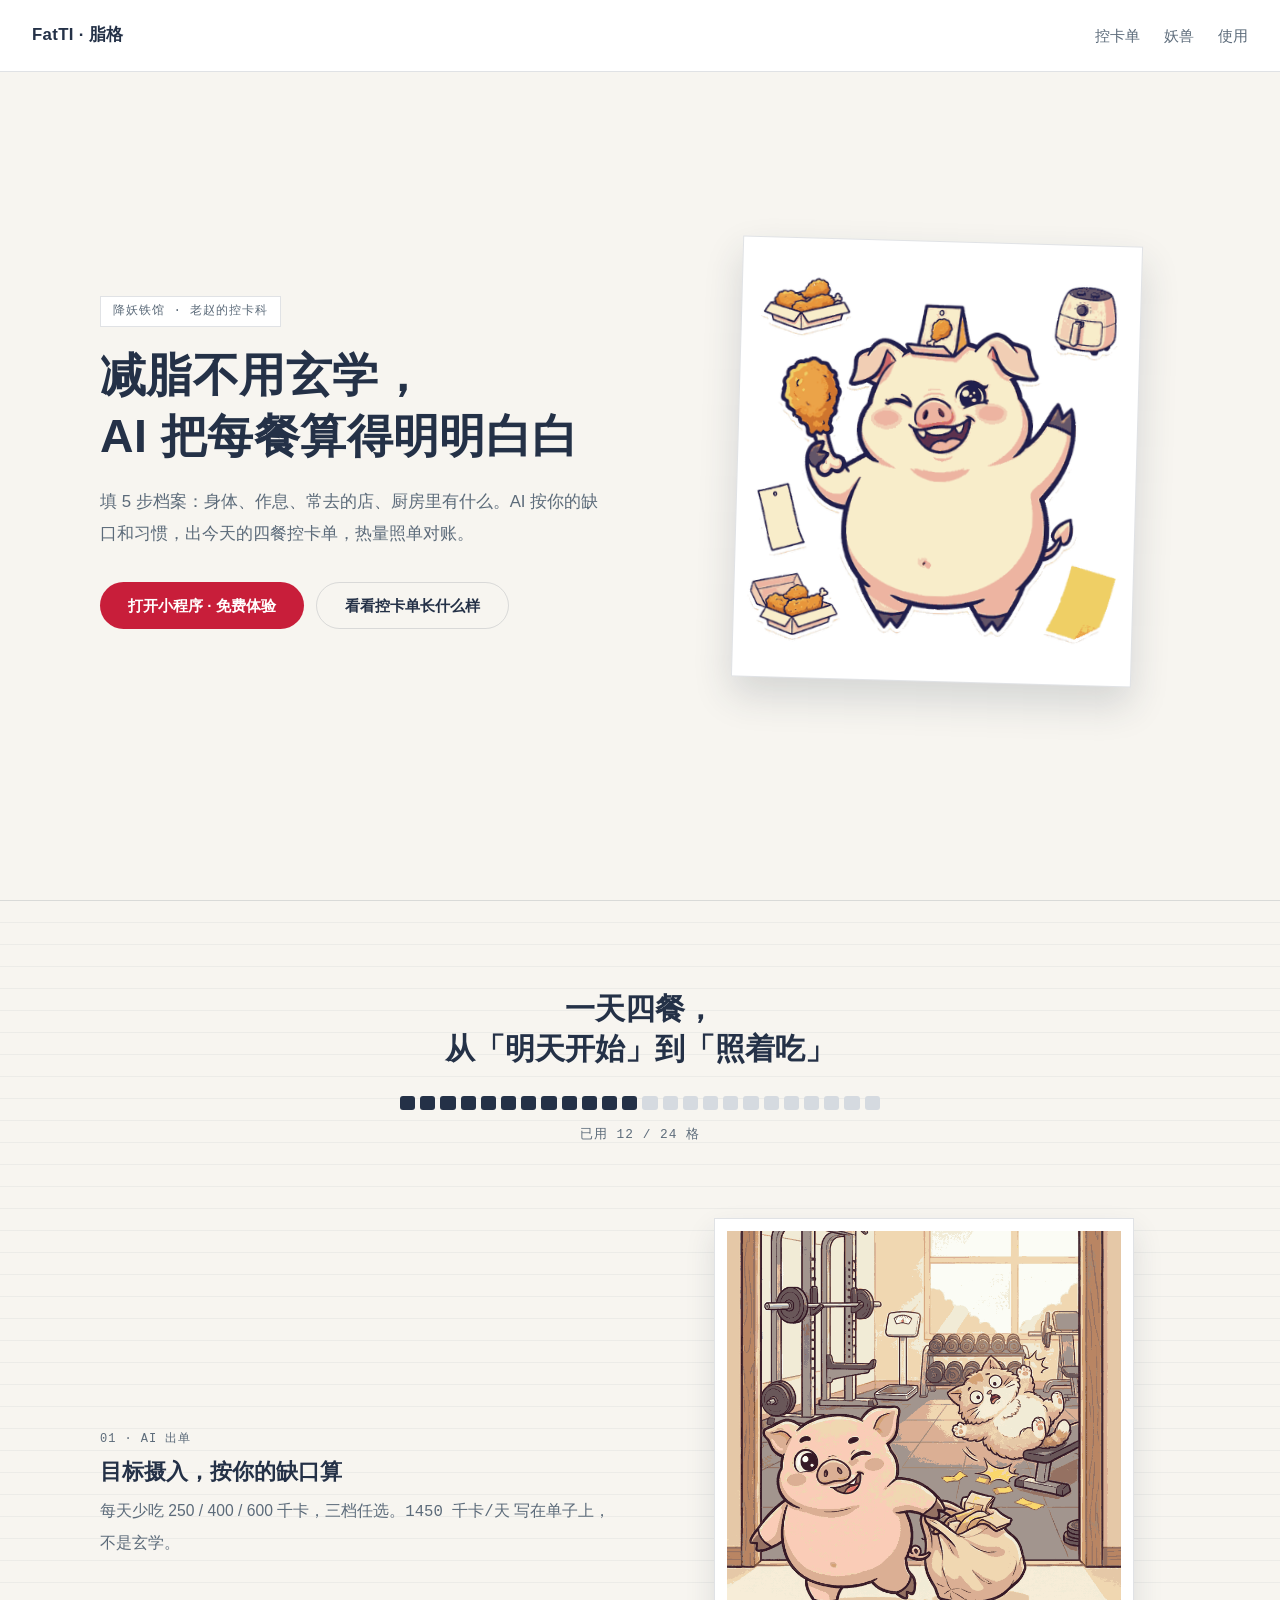
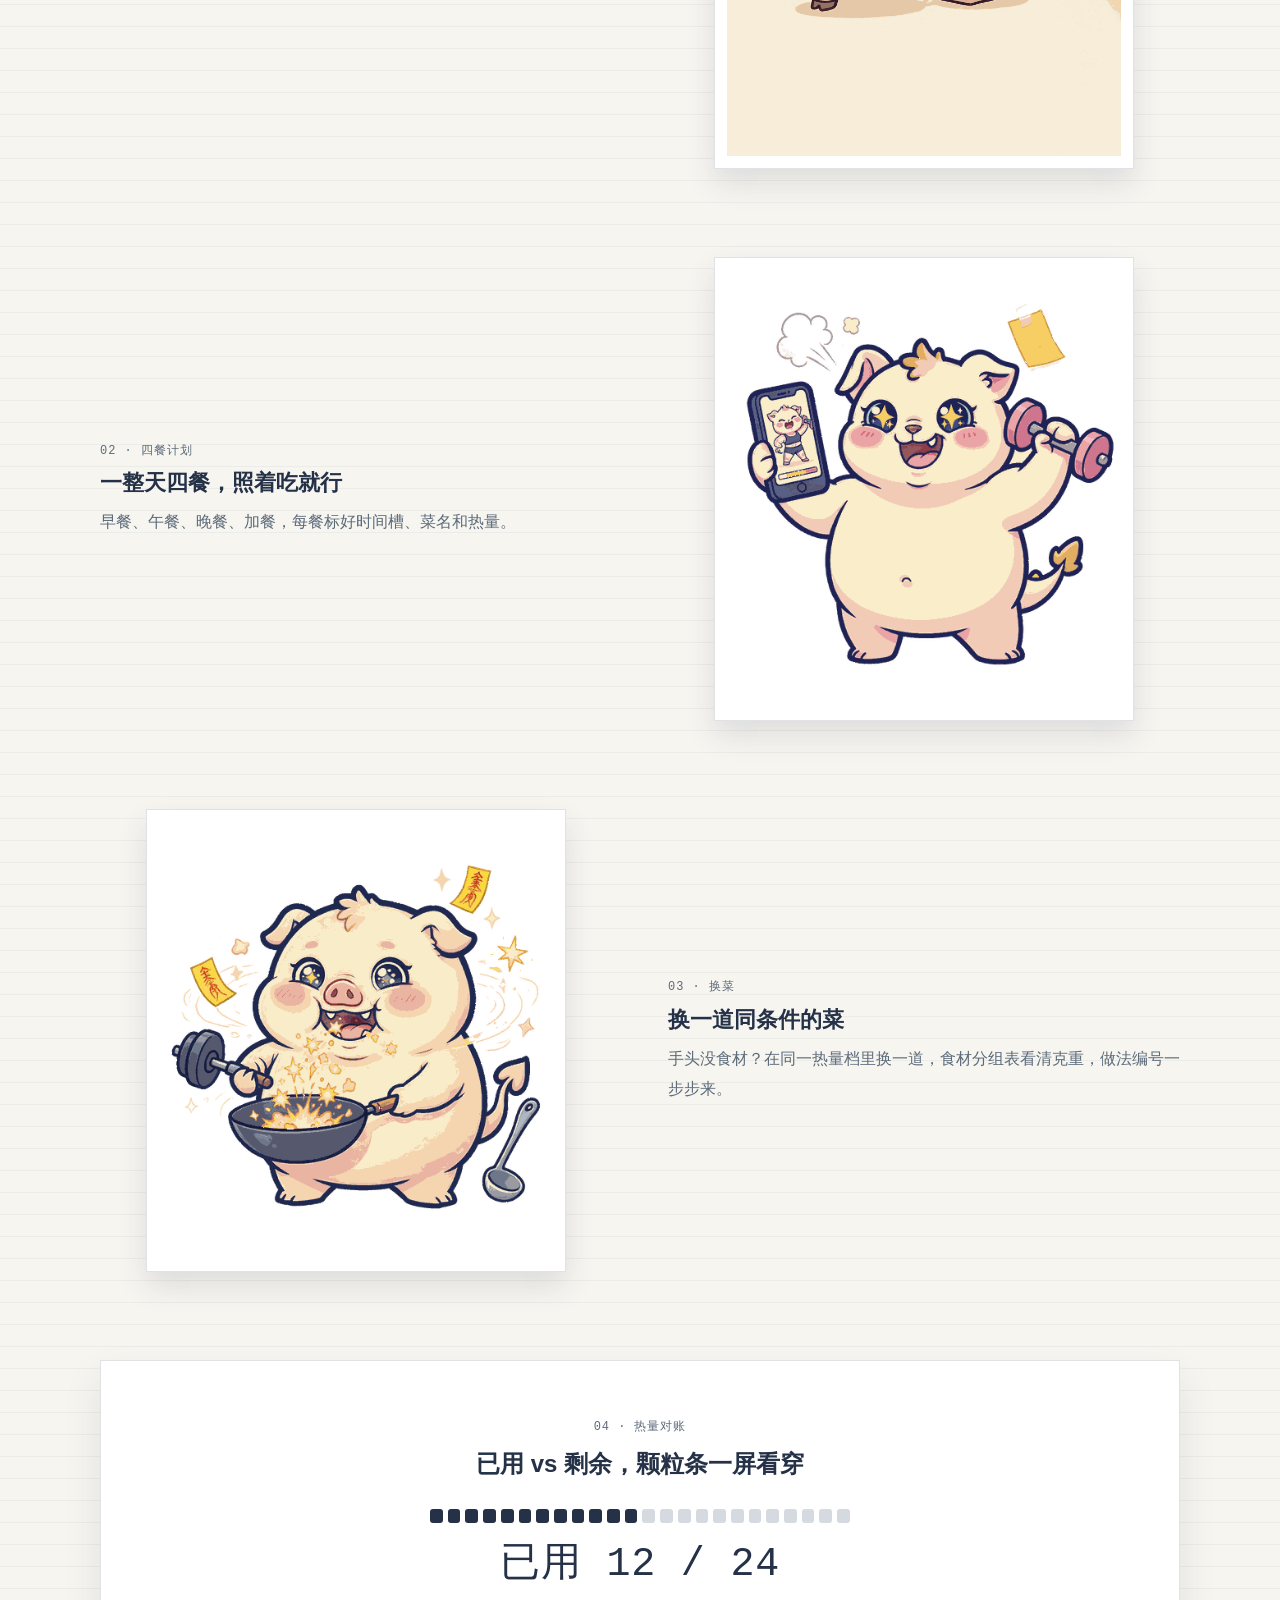
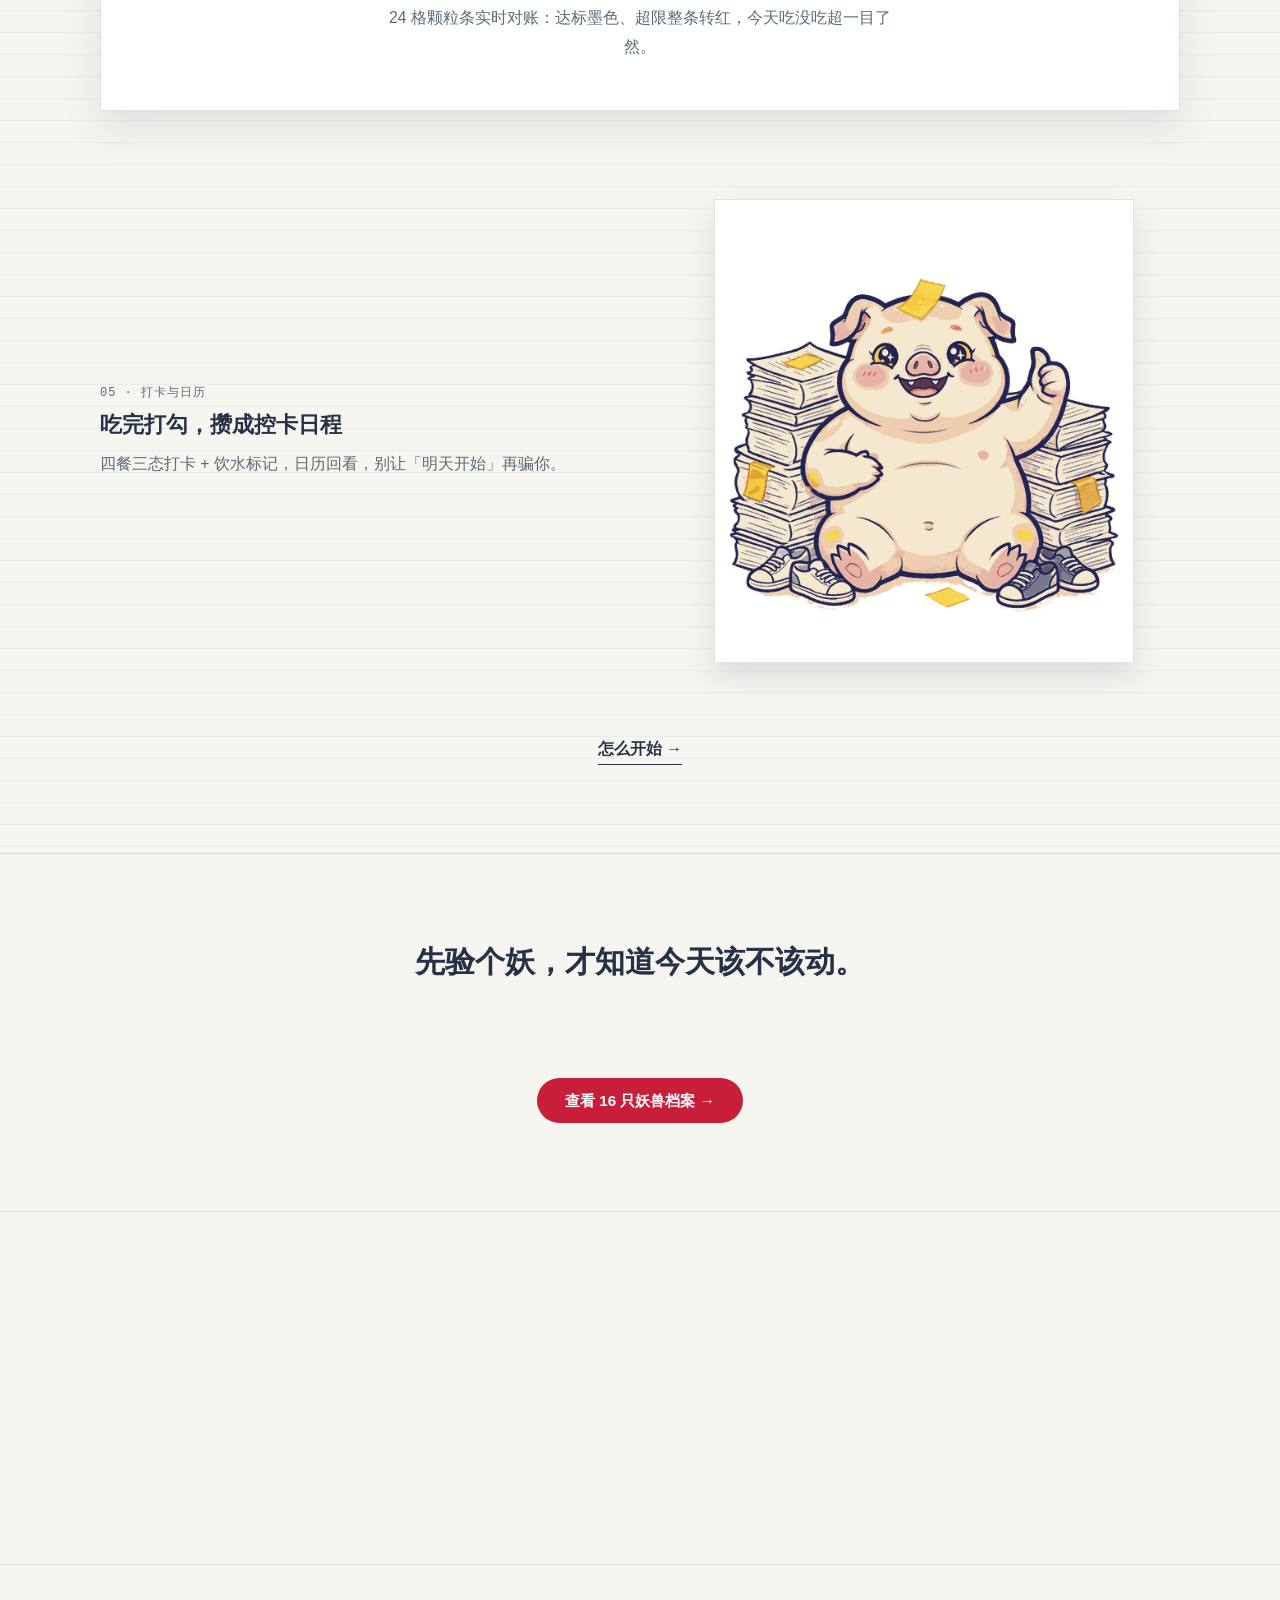
==== index.html @ fc5d802e "feat: 妖兽区小卡墙 + 引流入口 Co-authored-by: Cursor <cursoragent@cursor.com>" ====
<!DOCTYPE html>
<html lang="zh-CN">
<head>
  <meta charset="UTF-8">
  <meta name="viewport" content="width=device-width, initial-scale=1">
  <title>脂格 · 控卡减脂小程序</title>
  <meta name="description" content="填 5 步档案，AI 出当天四餐控卡单。微信搜「脂格」免费体验。">
  <link rel="stylesheet" href="css/main.css">
</head>
<body>
  <a class="skip-link" href="#ration">跳到主要内容</a>

  <header class="nav">
    <a class="nav__brand" href="#">FatTI · 脂格</a>
    <nav class="nav__links" aria-label="主导航">
      <a href="#ration">控卡单</a>
      <a href="#beasts">妖兽</a>
      <a href="#howto">使用</a>
    </nav>
  </header>

  <main>
    <section id="hero" class="hero" aria-label="脂格介绍">
      <div class="container hero__inner">
        <div class="hero__copy">
          <p class="hero__eyebrow">降妖铁馆 · 老赵的控卡科</p>
          <h1>减脂不用玄学，<br>AI 把每餐算得明明白白</h1>
          <p class="hero__sub">填 5 步档案：身体、作息、常去的店、厨房里有什么。AI 按你的缺口和习惯，出今天的四餐控卡单，热量照单对账。</p>
          <div class="hero__ctas">
            <a class="btn btn--primary" href="#howto">打开小程序 · 免费体验</a>
            <a class="btn btn--ghost" href="#ration">看看控卡单长什么样</a>
          </div>
        </div>
        <div class="hero__shot">
          <img src="assets/beasts/persona-MSBT.png" alt="脂格控卡单界面截图" loading="eager">
        </div>
      </div>
    </section>

    <!-- ===== 控卡单（T4 实现）=====
         #ration：当日控卡单交互区。顶部为热量颗粒条 Signature（js/granule.js 渲染
         24 格，滚入逐格填充），下接 5 大功能点：功能点 1/2/5 左文右图、功能点 3
         右文左图、功能点 4 全宽居中独白块，避免 3 连 zigzag。
         截图先用现有图占位，img[data-shot] 标注 T7 目标截图名。 -->
    <section id="ration" class="section ration" aria-label="控卡单">
      <div class="container">
        <div class="ration__head">
          <h2>一天四餐，<br>从「明天开始」到「照着吃」</h2>
          <div class="granule granule--signature" id="granule" data-budget="24" data-used="12" role="img" aria-label="热量颗粒条：24 格代表全天热量，已用 12 格墨色填充，剩余 12 格灰色"></div>
          <p class="ration__note mono">已用 12 / 24 格</p>
        </div>

        <div class="features">
          <!-- 功能点 1 · AI 出单：左文右图 -->
          <article class="feature feature--text-left">
            <div class="feature__copy">
              <p class="feature__kicker mono">01 · AI 出单</p>
              <h3>目标摄入，按你的缺口算</h3>
              <p class="feature__desc">每天少吃 250 / 400 / 600 千卡，三档任选。<span class="mono">1450 千卡/天</span> 写在单子上，不是玄学。</p>
            </div>
            <figure class="feature__shot">
              <img src="assets/home-hero.png" alt="占位图：功能点 1 的控卡单计划页上半截图，T7 将替换为 shot-plan-top.png" data-shot="shot-plan-top.png" loading="lazy">
            </figure>
          </article>

          <!-- 功能点 2 · 四餐计划：左文右图 -->
          <article class="feature feature--text-left">
            <div class="feature__copy">
              <p class="feature__kicker mono">02 · 四餐计划</p>
              <h3>一整天四餐，照着吃就行</h3>
              <p class="feature__desc">早餐、午餐、晚餐、加餐，每餐标好时间槽、菜名和热量。</p>
            </div>
            <figure class="feature__shot">
              <img src="assets/beasts/persona-HGBT.png" alt="占位图：功能点 2 的控卡单计划页四餐部分截图，T7 将替换为 shot-plan-meals.png" data-shot="shot-plan-meals.png" loading="lazy">
            </figure>
          </article>

          <!-- 功能点 3 · 换菜：右文左图 -->
          <article class="feature feature--text-right">
            <div class="feature__copy">
              <p class="feature__kicker mono">03 · 换菜</p>
              <h3>换一道同条件的菜</h3>
              <p class="feature__desc">手头没食材？在同一热量档里换一道，食材分组表看清克重，做法编号一步步来。</p>
            </div>
            <figure class="feature__shot">
              <img src="assets/beasts/persona-MGCT.png" alt="占位图：功能点 3 的餐次详情食材分组表截图，T7 将替换为 shot-meal.png" data-shot="shot-meal.png" loading="lazy">
            </figure>
          </article>

          <!-- 功能 4：使用在线颗粒条动态展示（已批准替代截图 shot-granule.png，T7 不为此功能截图） -->
          <article class="feature feature--monologue">
            <p class="feature__kicker mono">04 · 热量对账</p>
            <h3>已用 vs 剩余，颗粒条一屏看穿</h3>
            <div class="granule feature__granule" data-budget="24" data-used="12" role="img" aria-label="热量颗粒条：24 格代表全天热量，已用 12 格墨色填充，剩余 12 格灰色"></div>
            <p class="feature__mono mono">已用 12 / 24</p>
            <p class="feature__desc">24 格颗粒条实时对账：达标墨色、超限整条转红，今天吃没吃超一目了然。</p>
          </article>

          <!-- 功能点 5 · 打卡与日历：左文右图 -->
          <article class="feature feature--text-left">
            <div class="feature__copy">
              <p class="feature__kicker mono">05 · 打卡与日历</p>
              <h3>吃完打勾，攒成控卡日程</h3>
              <p class="feature__desc">四餐三态打卡 + 饮水标记，日历回看，别让「明天开始」再骗你。</p>
            </div>
            <figure class="feature__shot">
              <img src="assets/beasts/persona-HSCT.png" alt="占位图：功能点 5 的日历打卡截图，T7 将替换为 shot-calendar.png" data-shot="shot-calendar.png" loading="lazy">
            </figure>
          </article>
        </div>

        <p class="ration__more"><a href="#howto">怎么开始 →</a></p>
      </div>
    </section>

    <!-- ===== 妖兽（T5 实现）=====
         #beasts：16 只脂妖通缉卡司墙，一笔带过。js/beasts.js 的 renderBeasts()
         渲染 assets/beasts/persona-{CODE}.png 小卡（名字 + 通缉号 TG-{CODE}），
         横排滚动；CTA 引流到 #howto 进小程序，官网不承载完整档案。 -->
    <section id="beasts" class="section beasts" aria-label="妖兽">
      <div class="container">
        <div class="beasts__head">
          <h2>先验个妖，才知道今天该不该动。</h2>
        </div>
        <div class="beasts__strip" id="beast-strip"><!-- JS 渲染 16 张小卡 --></div>
        <div class="beasts__cta">
          <a class="btn btn--primary" href="#howto">查看 16 只妖兽档案 →</a>
        </div>
      </div>
    </section>

    <!-- ===== 使用（T6 实现）=====
         #howto：三步/四步使用说明，讲清「填档案 → 拿控卡 → 照单吃」。 -->
    <section id="howto" class="section howto" aria-label="使用说明">
      <div class="container">
        <!-- T6：使用步骤列表。 -->
      </div>
    </section>

    <!-- ===== FAQ（T6 实现）=====
         #faq：常见问题折叠区，T6 创建 js/faq.js 并渲染。 -->
    <section id="faq" class="section faq" aria-label="常见问题">
      <div class="container">
        <!-- T6：FAQ 折叠项容器。 -->
      </div>
    </section>
  </main>

  <footer class="footer">
    <!-- Footer（T6 补充）：品牌名、版权行、免责与备案声明。 -->
  </footer>

  <script src="js/beasts.js" defer></script>
  <script src="js/granule.js" defer></script>
</body>
</html>
---- css/main.css ----
/* ============================================================
   FatTI 脂格官网 · 基础样式
   Token 对齐 spec §3.3/§3.4；Hero 具体样式由 T3 实现。
   ============================================================ */

:root {
  --paper: #f7f5f0;
  --ink: #243147;
  --accent: #c81e3a;
  --amber: #e6b422;
  --carbon: #5c6b7a;
  --rule: rgba(36, 49, 71, 0.14);
  --sheet: #ffffff;
  --font-cjk: -apple-system, "PingFang SC", "Microsoft YaHei", sans-serif;
  --font-mono: Menlo, "SF Mono", monospace;
}

/* ---------- Reset ---------- */
*,
*::before,
*::after {
  box-sizing: border-box;
  margin: 0;
  padding: 0;
}

html {
  scroll-behavior: smooth;
  -webkit-text-size-adjust: 100%;
}

body {
  font-family: var(--font-cjk);
  font-size: 16px;
  line-height: 1.7;
  color: var(--ink);
  background: var(--paper);
  -webkit-font-smoothing: antialiased;
}

img {
  display: block;
  max-width: 100%;
}

a {
  color: inherit;
  text-decoration: none;
}

button {
  font-family: inherit;
  border: none;
  background: none;
  cursor: pointer;
}

/* 可见键盘焦点 */
:focus-visible {
  outline: 2px solid var(--accent);
  outline-offset: 2px;
}

/* ---------- 排版基元 ---------- */
h1,
h2,
h3,
h4 {
  line-height: 1.3;
  font-weight: 700;
  color: var(--ink);
}

h1 {
  font-size: 2rem;
}

h2 {
  font-size: 1.6rem;
}

h3 {
  font-size: 1.2rem;
}

p {
  color: var(--ink);
}

.mono {
  font-family: var(--font-mono);
  font-variant-numeric: tabular-nums;
}

/* ---------- 容器与节距 ---------- */
.container {
  width: 100%;
  max-width: 1120px;
  margin: 0 auto;
  padding: 0 20px;
}

.section {
  padding: 64px 0;
}

.section__head {
  margin-bottom: 32px;
}

.section__title {
  font-size: 1.6rem;
}

.section__sub {
  margin-top: 8px;
  color: var(--carbon);
  font-size: 0.95rem;
}

/* ---------- 响应式网格基础（移动端单列，桌面多列） ---------- */
.grid {
  display: grid;
  grid-template-columns: 1fr;
  gap: 20px;
}

@media (min-width: 768px) {
  .grid--2 {
    grid-template-columns: repeat(2, 1fr);
  }

  .grid--3 {
    grid-template-columns: repeat(3, 1fr);
  }

  .grid--4 {
    grid-template-columns: repeat(4, 1fr);
  }
}

/* ---------- Nav ---------- */
.nav {
  position: sticky;
  top: 0;
  z-index: 100;
  display: flex;
  align-items: center;
  justify-content: space-between;
  gap: 16px;
  height: 64px;
  padding: 0 20px;
  background: var(--sheet);
  border-bottom: 1px solid var(--rule);
}

.nav__brand {
  font-weight: 700;
  font-size: 1.05rem;
  letter-spacing: 0.02em;
  color: var(--ink);
  white-space: nowrap;
}

.nav__links {
  display: flex;
  align-items: center;
  gap: 24px;
  white-space: nowrap;
}

.nav__links a {
  font-size: 0.95rem;
  color: var(--carbon);
  transition: color 0.2s ease;
}

.nav__links a:hover {
  color: var(--ink);
}

.nav__links a:focus-visible {
  color: var(--ink);
}

/* ---------- 按钮 ---------- */
.btn {
  display: inline-flex;
  align-items: center;
  justify-content: center;
  gap: 8px;
  padding: 12px 28px;
  border-radius: 999px;
  font-size: 0.95rem;
  font-weight: 600;
  line-height: 1.4;
  transition: background-color 0.2s ease, color 0.2s ease,
    border-color 0.2s ease, transform 0.1s ease;
}

.btn--primary {
  background: var(--accent);
  color: #ffffff;
}

.btn--primary:hover {
  background: #a91731;
}

.btn--ghost {
  border: 1px solid var(--rule);
  color: var(--ink);
  background: transparent;
}

.btn--ghost:hover {
  border-color: var(--ink);
}

.btn:active {
  transform: scale(0.98);
}

/* ---------- 跳转链接（无障碍） ---------- */
.skip-link {
  position: absolute;
  left: -9999px;
  top: 0;
  z-index: 200;
  padding: 8px 16px;
  background: var(--ink);
  color: var(--sheet);
}

.skip-link:focus {
  left: 0;
}

/* ---------- Footer ---------- */
.footer {
  padding: 32px 20px;
  text-align: center;
  color: var(--carbon);
  font-size: 0.85rem;
  border-top: 1px solid var(--rule);
}

/* ---------- 动效降级（prefers-reduced-motion） ---------- */
@media (prefers-reduced-motion: reduce) {
  *,
  *::before,
  *::after {
    animation: none !important;
    transition: none !important;
  }

  html {
    scroll-behavior: auto;
  }
}

/* ---------- Hero ---------- */
.hero {
  min-height: calc(100vh - 64px);
  display: flex;
  align-items: center;
  padding: 56px 0 72px;
}

.hero__inner {
  display: grid;
  grid-template-columns: 1fr;
  gap: 48px;
  align-items: center;
}

.hero__copy {
  animation: hero-rise 0.7s ease both;
}

.hero__eyebrow {
  display: inline-block;
  margin-bottom: 18px;
  padding: 4px 12px;
  font-family: var(--font-mono);
  font-size: 0.78rem;
  letter-spacing: 0.08em;
  color: var(--carbon);
  border: 1px solid var(--rule);
  background: var(--sheet);
}

.hero h1 {
  font-size: 2.2rem;
  letter-spacing: 0.01em;
}

.hero__sub {
  max-width: 30em;
  margin-top: 20px;
  font-size: 1.05rem;
  line-height: 1.9;
  color: var(--carbon);
}

.hero__ctas {
  display: flex;
  flex-wrap: wrap;
  gap: 12px;
  margin-top: 32px;
}

.hero__shot {
  transform: rotate(1.6deg);
  animation: hero-sticker 0.8s ease both;
}

.hero__shot img {
  width: 100%;
  max-width: 400px;
  margin: 0 auto;
  padding: 12px;
  background: var(--sheet);
  border: 1px solid var(--rule);
  box-shadow: 0 18px 36px rgba(36, 49, 71, 0.16);
}

@keyframes hero-rise {
  from {
    opacity: 0;
    transform: translateY(16px);
  }

  to {
    opacity: 1;
    transform: translateY(0);
  }
}

@keyframes hero-sticker {
  from {
    opacity: 0;
    transform: rotate(1.6deg) translateY(14px);
  }

  to {
    opacity: 1;
    transform: rotate(1.6deg) translateY(0);
  }
}

@media (min-width: 768px) {
  .hero {
    min-height: calc(100vh - 72px);
    padding: 40px 0 88px;
  }

  .hero__inner {
    grid-template-columns: 1.05fr 0.95fr;
    gap: 56px;
  }

  .hero h1 {
    font-size: 2.9rem;
  }

  .hero__shot {
    justify-self: center;
  }
}

/* ---------- 桌面端细化 ---------- */
@media (min-width: 768px) {
  .nav {
    height: 72px;
    padding: 0 32px;
  }

  .section {
    padding: 88px 0;
  }

  h1 {
    font-size: 2.6rem;
  }

  h2 {
    font-size: 1.9rem;
  }
}

/* ---------- 控卡区（T4） ---------- */
.ration {
  background: repeating-linear-gradient(
    180deg,
    var(--paper) 0,
    var(--paper) 21px,
    rgba(36, 49, 71, 0.05) 21px,
    rgba(36, 49, 71, 0.05) 22px
  );
  border-top: 1px solid var(--rule);
  border-bottom: 1px solid var(--rule);
  scroll-margin-top: 64px;
}

.ration__head {
  max-width: 760px;
  margin: 0 auto;
  text-align: center;
}

.ration__head h2 {
  font-size: 1.7rem;
}

.ration__note {
  margin-top: 14px;
  font-size: 0.8rem;
  letter-spacing: 0.08em;
  color: var(--carbon);
}

/* ---------- 热量颗粒条（Signature） ---------- */
.granule {
  display: flex;
  gap: 5px;
  width: 100%;
  max-width: 480px;
  margin: 28px auto 0;
}

.granule__cell {
  flex: 1;
  height: 14px;
  border-radius: 3px;
  background: #d5dae0;
  opacity: 0;
  transform: scaleY(0.3);
  transform-origin: bottom;
}

.granule--live .granule__cell {
  opacity: 1;
  transform: scaleY(1);
  transition: opacity 0.3s ease, transform 0.5s cubic-bezier(0.22, 1, 0.36, 1);
  transition-delay: calc(var(--i, 0) * 40ms);
}

.granule__cell--on {
  background: var(--ink);
}

.granule--over .granule__cell--on {
  background: var(--accent);
}

/* ---------- 功能点 ---------- */
.features {
  display: grid;
  gap: 64px;
  margin-top: 72px;
}

.feature {
  display: grid;
  grid-template-columns: 1fr;
  gap: 28px;
  align-items: center;
}

.feature__kicker {
  margin-bottom: 8px;
  font-family: var(--font-mono);
  font-size: 0.75rem;
  letter-spacing: 0.08em;
  color: var(--carbon);
}

.feature h3 {
  margin-bottom: 10px;
  font-size: 1.35rem;
}

.feature__desc {
  font-size: 0.98rem;
  line-height: 1.9;
  color: var(--carbon);
}

.feature__shot {
  margin: 0;
}

.feature__shot img {
  width: 100%;
  max-width: 420px;
  margin: 0 auto;
  padding: 12px;
  background: var(--sheet);
  border: 1px solid var(--rule);
  box-shadow: 0 14px 28px rgba(36, 49, 71, 0.12);
}

/* 功能点 4：全宽居中独白块，打破 3 连 zigzag */
.feature--monologue {
  display: block;
  padding: 56px 24px 48px;
  text-align: center;
  background: var(--sheet);
  border: 1px solid var(--rule);
  box-shadow: 0 18px 36px rgba(36, 49, 71, 0.1);
}

.feature--monologue .feature__kicker {
  margin-bottom: 10px;
}

.feature--monologue h3 {
  font-size: 1.5rem;
}

.feature--monologue .granule {
  max-width: 420px;
  margin-top: 30px;
}

.feature__mono {
  margin-top: 18px;
  font-size: 2.5rem;
  line-height: 1.2;
  letter-spacing: 0.02em;
  color: var(--ink);
}

.feature--monologue .feature__desc {
  max-width: 34em;
  margin: 14px auto 0;
}

/* 控卡区底部次级链接（指向 #howto，与 Hero 主 CTA 意图区分） */
.ration__more {
  margin-top: 72px;
  text-align: center;
}

.ration__more a {
  display: inline-flex;
  align-items: center;
  gap: 6px;
  padding-bottom: 2px;
  font-size: 0.98rem;
  font-weight: 600;
  color: var(--ink);
  border-bottom: 1px solid var(--ink);
  transition: color 0.2s ease, border-color 0.2s ease;
}

.ration__more a:hover {
  color: var(--accent);
  border-color: var(--accent);
}

/* 桌面端：功能点 1/2/5 左文右图，功能点 3 右文左图 */
@media (min-width: 768px) {
  .ration {
    scroll-margin-top: 72px;
  }

  .ration__head h2 {
    font-size: 1.9rem;
  }

  .features {
    gap: 88px;
  }

  .feature {
    grid-template-columns: 1fr 1fr;
    gap: 56px;
  }

  .feature--text-right .feature__shot {
    order: -1;
  }
}

/* ---------- 妖兽区（T5） ---------- */
.beasts {
  border-bottom: 1px solid var(--rule);
  scroll-margin-top: 64px;
}

.beasts__head {
  max-width: 640px;
  margin: 0 auto 36px;
  text-align: center;
}

.beasts__head h2 {
  font-size: 1.7rem;
}

.beasts__strip {
  display: flex;
  gap: 16px;
  overflow-x: auto;
  scroll-snap-type: x mandatory;
  margin: 0 -20px;
  padding: 8px 20px 20px;
  -webkit-overflow-scrolling: touch;
  scrollbar-width: thin;
  scrollbar-color: var(--rule) transparent;
}

.beast-card {
  flex: 0 0 auto;
  width: 44vw;
  max-width: 176px;
  scroll-snap-align: start;
  transition: transform 0.2s ease;
}

.beast-card:hover {
  transform: translateY(-6px);
}

.beast-card img {
  width: 100%;
  aspect-ratio: 9 / 10;
  object-fit: cover;
  background: var(--sheet);
  border: 1px solid var(--rule);
  border-radius: 10px;
}

.beast-card__info {
  display: flex;
  align-items: baseline;
  justify-content: space-between;
  gap: 8px;
  margin-top: 10px;
  font-size: 0.85rem;
}

.beast-card__name {
  font-weight: 600;
  color: var(--ink);
  white-space: nowrap;
  overflow: hidden;
  text-overflow: ellipsis;
}

.beast-card__id {
  flex-shrink: 0;
  font-size: 0.72rem;
  letter-spacing: 0.04em;
  color: var(--carbon);
}

.beasts__cta {
  display: flex;
  justify-content: center;
  margin-top: 32px;
}

/* 桌面端：妖兽区细化 */
@media (min-width: 768px) {
  .beasts {
    scroll-margin-top: 72px;
  }

  .beasts__head h2 {
    font-size: 1.9rem;
  }

  .beast-card {
    width: 176px;
  }
}
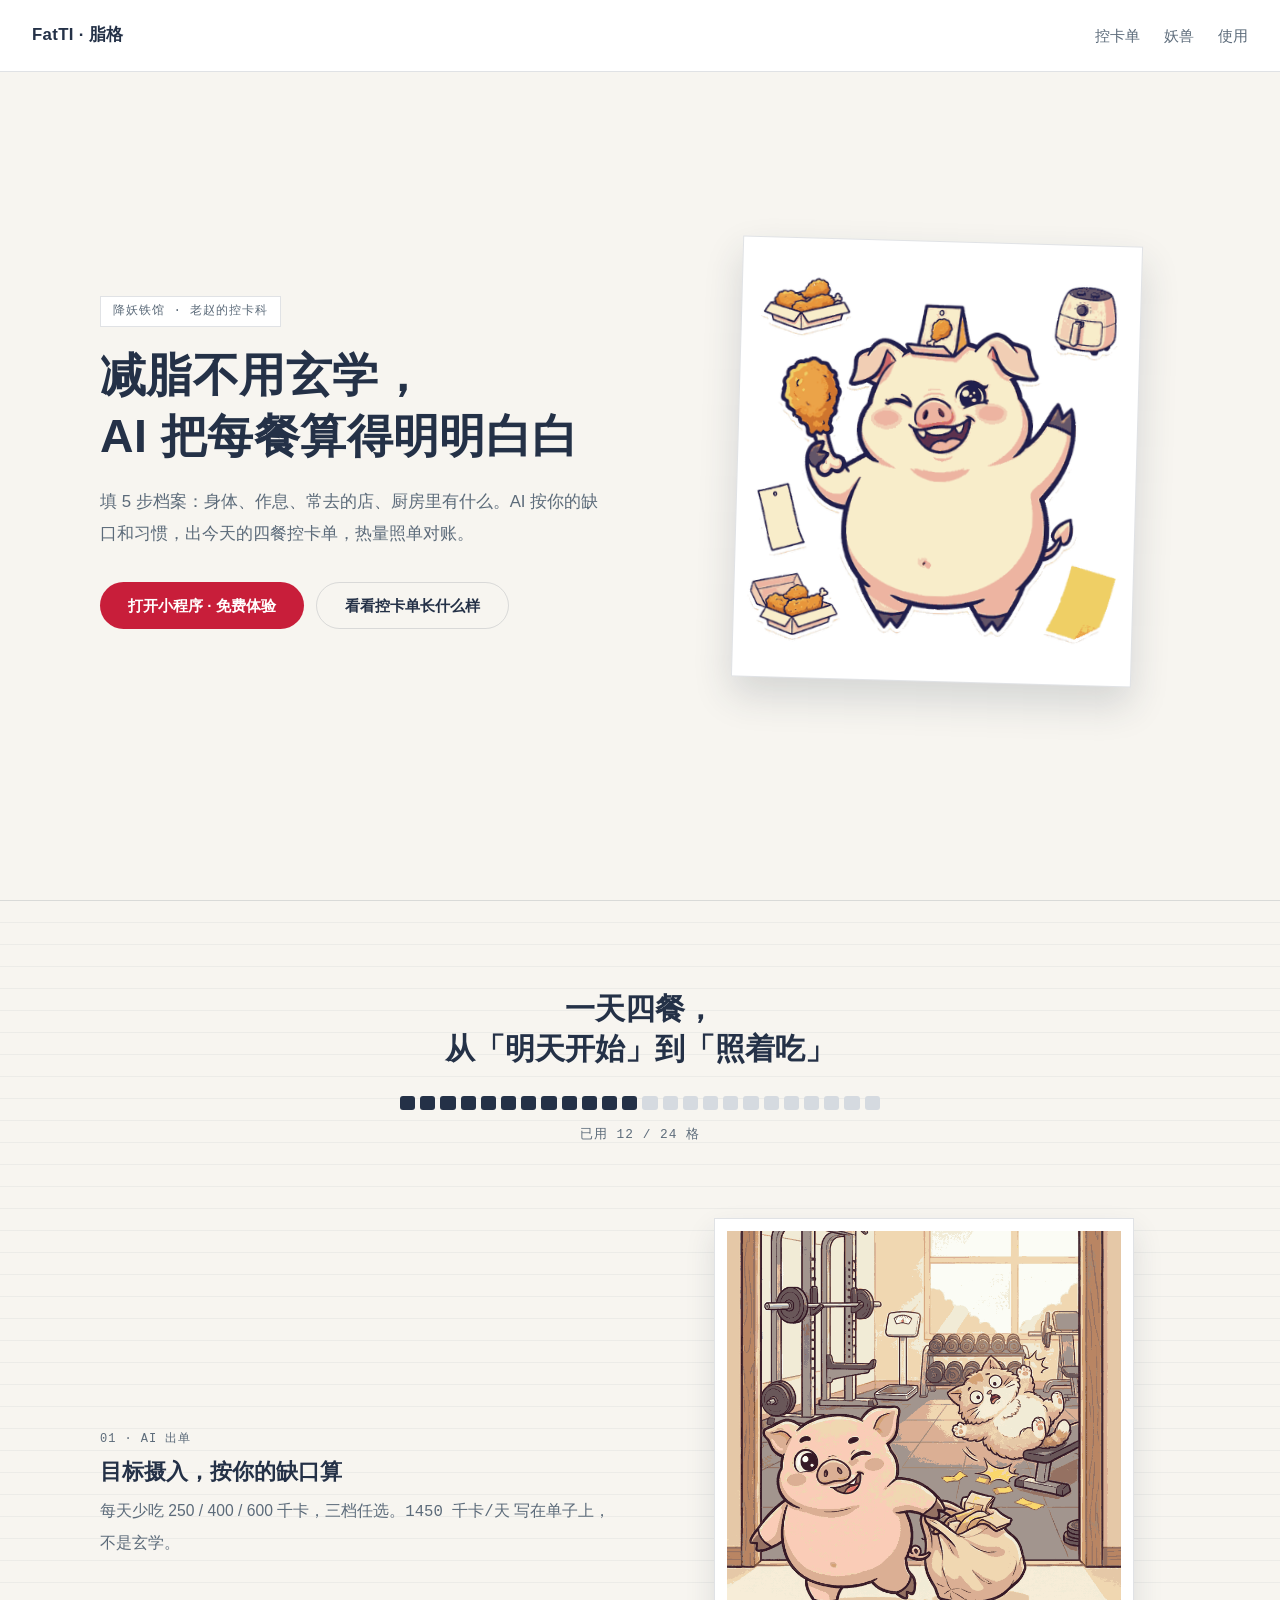
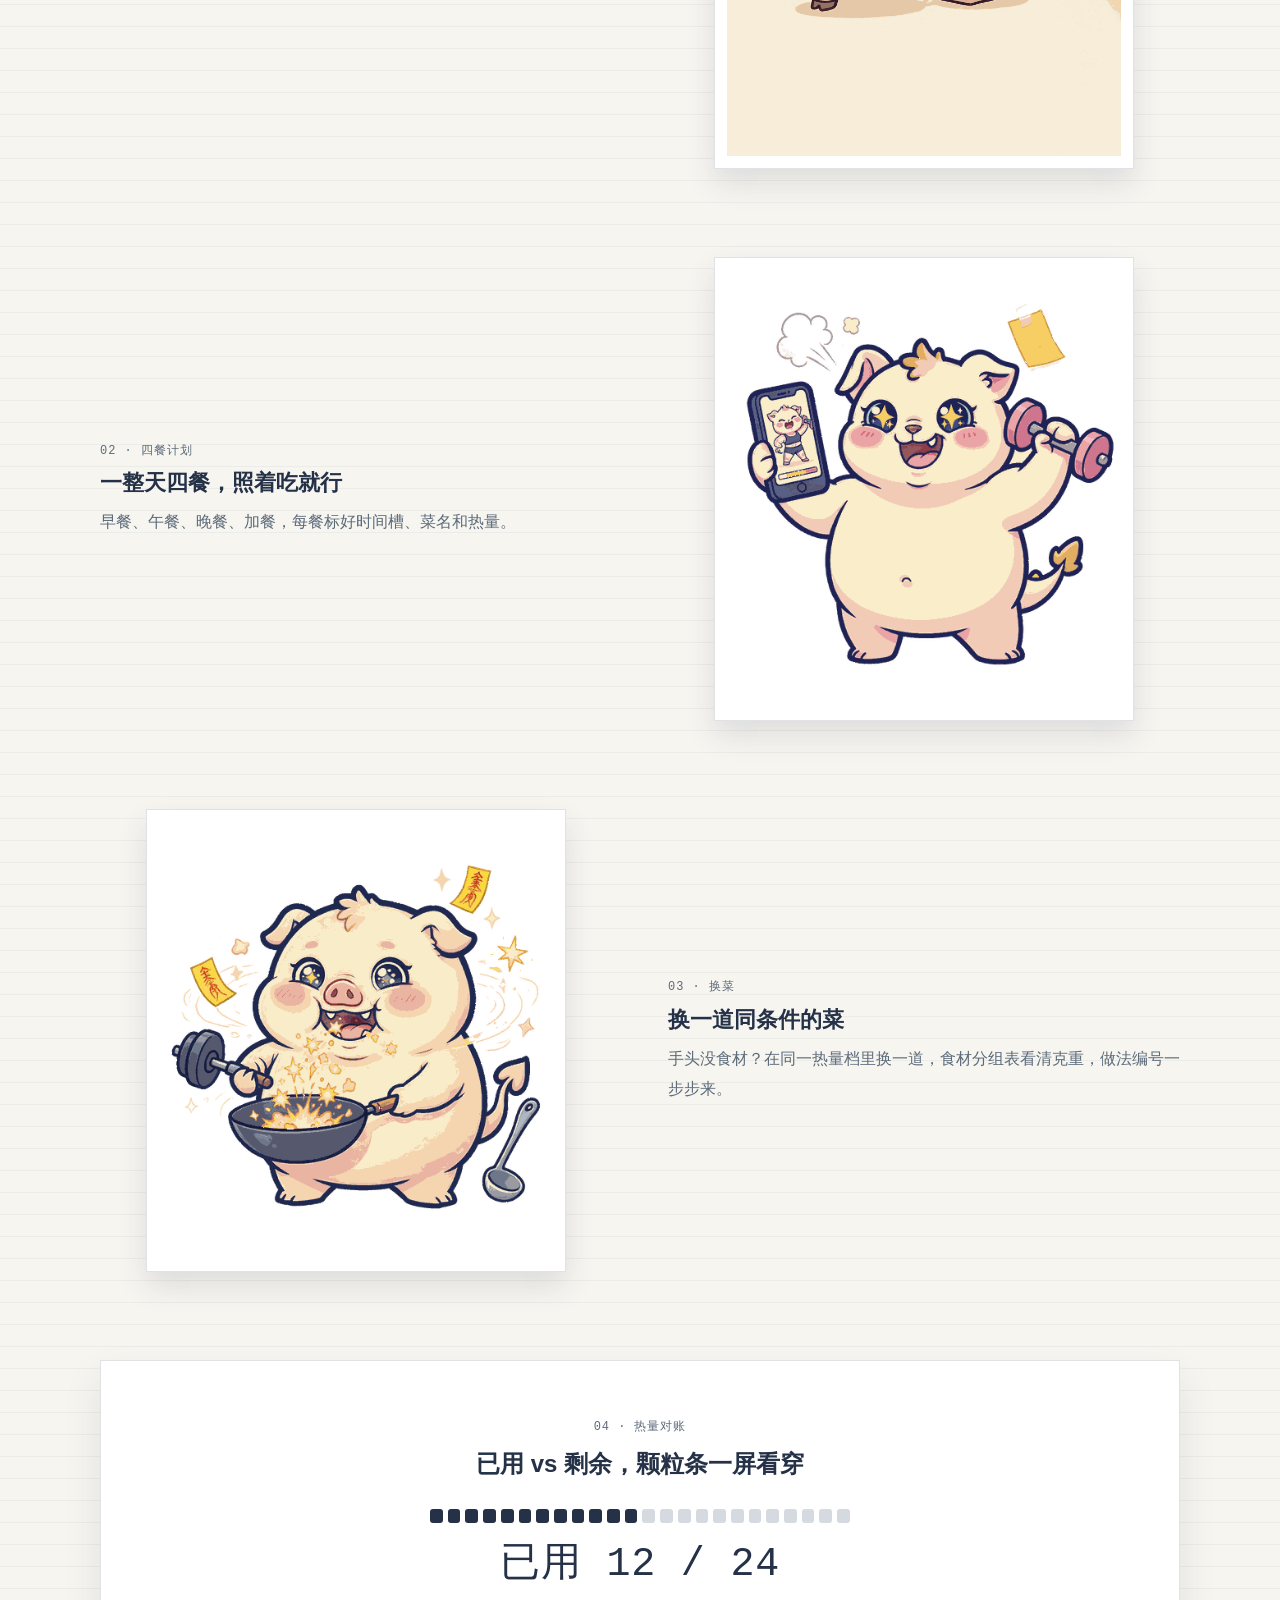
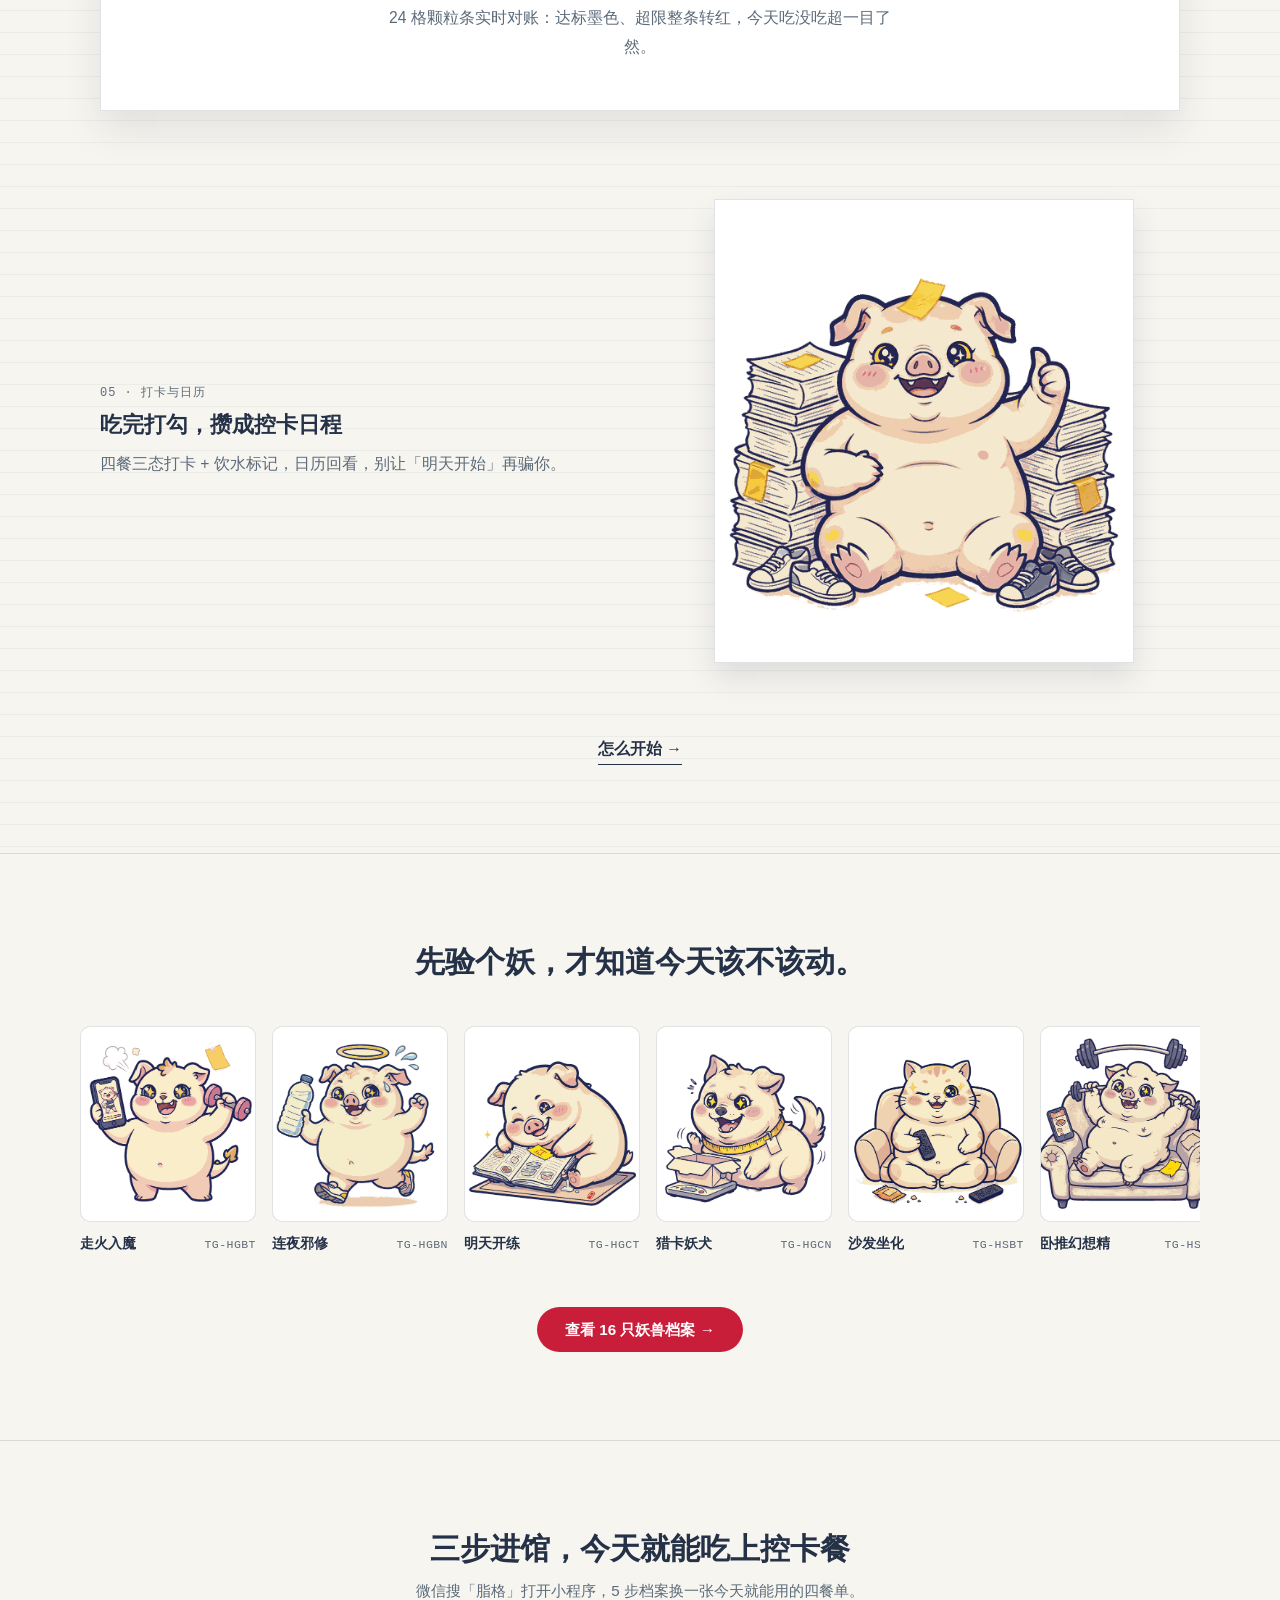
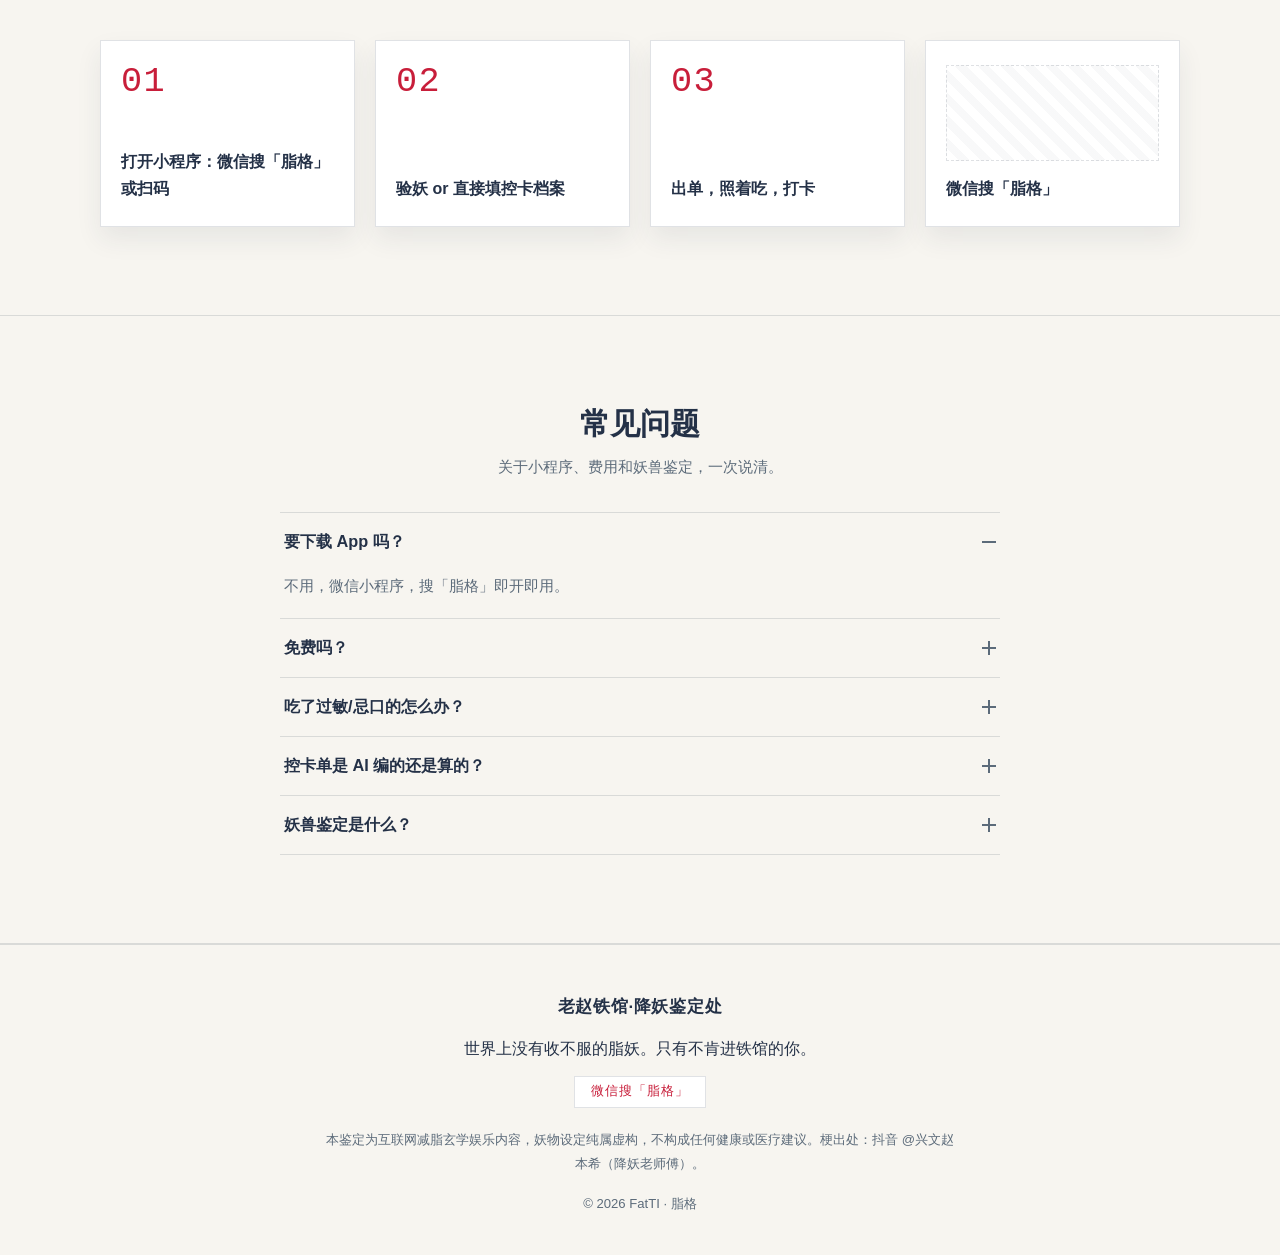
==== commit 27c09fa0: "feat: 使用步骤 + FAQ + Footer Co-authored-by: Cursor <cursoragent@cursor.com>" ====
--- a/index.html
+++ b/index.html
@@ -130,27 +130,118 @@
     </section>
 
     <!-- ===== 使用（T6 实现）=====
-         #howto：三步/四步使用说明，讲清「填档案 → 拿控卡 → 照单吃」。 -->
+         #howto：3 步使用说明（文案严格用 spec §4.5）+ 小程序码占位（T7 或后续补）。
+         桌面横排 4 列（3 步 + 小程序码），移动 2 列；编号 mono 大字。 -->
     <section id="howto" class="section howto" aria-label="使用说明">
       <div class="container">
-        <!-- T6：使用步骤列表。 -->
+        <div class="howto__head">
+          <h2>三步进馆，今天就能吃上控卡餐</h2>
+          <p class="howto__sub">微信搜「脂格」打开小程序，5 步档案换一张今天就能用的四餐单。</p>
+        </div>
+        <ol class="howto__grid">
+          <li class="howto__step">
+            <span class="howto__num mono" aria-hidden="true">01</span>
+            <p class="howto__text">打开小程序：微信搜「脂格」或扫码</p>
+          </li>
+          <li class="howto__step">
+            <span class="howto__num mono" aria-hidden="true">02</span>
+            <p class="howto__text">验妖 or 直接填控卡档案</p>
+          </li>
+          <li class="howto__step">
+            <span class="howto__num mono" aria-hidden="true">03</span>
+            <p class="howto__text">出单，照着吃，打卡</p>
+          </li>
+          <li class="howto__step howto__step--qr">
+            <div class="howto__qr-box" role="img" aria-label="脂格小程序码（占位，后续补充）"></div>
+            <p class="howto__text">微信搜「脂格」</p>
+          </li>
+        </ol>
       </div>
     </section>
 
     <!-- ===== FAQ（T6 实现）=====
-         #faq：常见问题折叠区，T6 创建 js/faq.js 并渲染。 -->
+         #faq：5 条常见问题手风琴，文案严格用 spec §4.6；
+         默认展开第一条，点击切换一次只开一条；
+         js/faq.js 只切 class + aria-expanded，动效交给 CSS。 -->
     <section id="faq" class="section faq" aria-label="常见问题">
       <div class="container">
-        <!-- T6：FAQ 折叠项容器。 -->
+        <div class="faq__head">
+          <h2>常见问题</h2>
+          <p class="faq__sub">关于小程序、费用和妖兽鉴定，一次说清。</p>
+        </div>
+        <div class="faq__list">
+          <div class="faq__item faq__item--open">
+            <button class="faq__q" type="button" id="faq-q1" aria-expanded="true" aria-controls="faq-a1">
+              要下载 App 吗？
+              <span class="faq__icon" aria-hidden="true"></span>
+            </button>
+            <div class="faq__a" id="faq-a1" role="region" aria-labelledby="faq-q1">
+              <div class="faq__a-inner">
+                <p>不用，微信小程序，搜「脂格」即开即用。</p>
+              </div>
+            </div>
+          </div>
+          <div class="faq__item">
+            <button class="faq__q" type="button" id="faq-q2" aria-expanded="false" aria-controls="faq-a2">
+              免费吗？
+              <span class="faq__icon" aria-hidden="true"></span>
+            </button>
+            <div class="faq__a" id="faq-a2" role="region" aria-labelledby="faq-q2">
+              <div class="faq__a-inner">
+                <p>核心功能免费，AI 出单免费。</p>
+              </div>
+            </div>
+          </div>
+          <div class="faq__item">
+            <button class="faq__q" type="button" id="faq-q3" aria-expanded="false" aria-controls="faq-a3">
+              吃了过敏/忌口的怎么办？
+              <span class="faq__icon" aria-hidden="true"></span>
+            </button>
+            <div class="faq__a" id="faq-a3" role="region" aria-labelledby="faq-q3">
+              <div class="faq__a-inner">
+                <p>问卷里选素食、不吃猪肉、无乳糖、无坚果，出单自动避开。</p>
+              </div>
+            </div>
+          </div>
+          <div class="faq__item">
+            <button class="faq__q" type="button" id="faq-q4" aria-expanded="false" aria-controls="faq-a4">
+              控卡单是 AI 编的还是算的？
+              <span class="faq__icon" aria-hidden="true"></span>
+            </button>
+            <div class="faq__a" id="faq-a4" role="region" aria-labelledby="faq-q4">
+              <div class="faq__a-inner">
+                <p>按你的身体数据算热量，再按你的渠道和工具选菜；云端连不上时本地引擎兜底，不会开不了单。</p>
+              </div>
+            </div>
+          </div>
+          <div class="faq__item">
+            <button class="faq__q" type="button" id="faq-q5" aria-expanded="false" aria-controls="faq-a5">
+              妖兽鉴定是什么？
+              <span class="faq__icon" aria-hidden="true"></span>
+            </button>
+            <div class="faq__a" id="faq-a5" role="region" aria-labelledby="faq-q5">
+              <div class="faq__a-inner">
+                <p>12 问测出你是 16 只减脂妖兽里的哪只，纯娱乐引流功能，控卡才是正事。</p>
+              </div>
+            </div>
+          </div>
+        </div>
       </div>
     </section>
   </main>
 
   <footer class="footer">
-    <!-- Footer（T6 补充）：品牌名、版权行、免责与备案声明。 -->
+    <div class="container footer__inner">
+      <p class="footer__brand">老赵铁馆·降妖鉴定处</p>
+      <p class="footer__tagline">世界上没有收不服的脂妖。只有不肯进铁馆的你。</p>
+      <p class="footer__search mono">微信搜「脂格」</p>
+      <p class="footer__disclaimer">本鉴定为互联网减脂玄学娱乐内容，妖物设定纯属虚构，不构成任何健康或医疗建议。梗出处：抖音 @兴文赵本希（降妖老师傅）。</p>
+      <p class="footer__copy">© 2026 FatTI · 脂格</p>
+    </div>
   </footer>
 
   <script src="js/beasts.js" defer></script>
+  <script src="js/faq.js" defer></script>
   <script src="js/granule.js" defer></script>
 </body>
 </html>
--- a/css/main.css
+++ b/css/main.css
@@ -238,11 +238,53 @@
 
 /* ---------- Footer ---------- */
 .footer {
-  padding: 32px 20px;
+  padding: 48px 20px 40px;
   text-align: center;
   color: var(--carbon);
   font-size: 0.85rem;
   border-top: 1px solid var(--rule);
+}
+
+.footer__inner {
+  display: flex;
+  flex-direction: column;
+  align-items: center;
+  gap: 14px;
+}
+
+.footer__brand {
+  font-size: 1.05rem;
+  font-weight: 700;
+  letter-spacing: 0.04em;
+  color: var(--ink);
+}
+
+.footer__tagline {
+  font-size: 0.98rem;
+  color: var(--ink);
+}
+
+.footer__search {
+  padding: 4px 16px;
+  font-size: 0.8rem;
+  letter-spacing: 0.08em;
+  color: var(--accent);
+  background: var(--sheet);
+  border: 1px solid var(--rule);
+}
+
+.footer__disclaimer {
+  max-width: 640px;
+  margin: 6px auto 0;
+  font-size: 0.82rem;
+  line-height: 1.8;
+  color: var(--carbon);
+}
+
+.footer__copy {
+  margin-top: 4px;
+  font-size: 0.82rem;
+  color: var(--carbon);
 }
 
 /* ---------- 动效降级（prefers-reduced-motion） ---------- */
@@ -678,3 +720,202 @@
   }
 }
 
+/* ---------- 使用步骤（T6） ---------- */
+.howto {
+  border-bottom: 1px solid var(--rule);
+  scroll-margin-top: 64px;
+}
+
+.howto__head {
+  max-width: 640px;
+  margin: 0 auto 36px;
+  text-align: center;
+}
+
+.howto__head h2 {
+  font-size: 1.7rem;
+}
+
+.howto__sub {
+  margin-top: 10px;
+  font-size: 0.95rem;
+  color: var(--carbon);
+}
+
+.howto__grid {
+  display: grid;
+  grid-template-columns: repeat(2, 1fr);
+  gap: 16px;
+  margin: 0;
+  padding: 0;
+  list-style: none;
+}
+
+.howto__step {
+  display: flex;
+  flex-direction: column;
+  justify-content: space-between;
+  gap: 14px;
+  min-height: 148px;
+  padding: 24px 20px;
+  background: var(--sheet);
+  border: 1px solid var(--rule);
+  box-shadow: 0 12px 24px rgba(36, 49, 71, 0.08);
+}
+
+.howto__num {
+  font-size: 2.2rem;
+  line-height: 1;
+  letter-spacing: 0.04em;
+  color: var(--accent);
+}
+
+.howto__text {
+  font-size: 1rem;
+  font-weight: 600;
+  line-height: 1.7;
+  color: var(--ink);
+}
+
+/* 小程序码占位（T7 或后续补真图）：虚线档案框 */
+.howto__qr-box {
+  width: 100%;
+  height: 96px;
+  border: 1px dashed var(--rule);
+  background: repeating-linear-gradient(
+    45deg,
+    var(--sheet) 0,
+    var(--sheet) 8px,
+    rgba(36, 49, 71, 0.03) 8px,
+    rgba(36, 49, 71, 0.03) 16px
+  );
+}
+
+@media (min-width: 768px) {
+  .howto {
+    scroll-margin-top: 72px;
+  }
+
+  .howto__head h2 {
+    font-size: 1.9rem;
+  }
+
+  .howto__grid {
+    grid-template-columns: repeat(4, 1fr);
+    gap: 20px;
+  }
+}
+
+/* ---------- FAQ（T6） ---------- */
+.faq {
+  border-bottom: 1px solid var(--rule);
+  scroll-margin-top: 64px;
+}
+
+.faq__head {
+  max-width: 640px;
+  margin: 0 auto 32px;
+  text-align: center;
+}
+
+.faq__head h2 {
+  font-size: 1.7rem;
+}
+
+.faq__sub {
+  margin-top: 10px;
+  font-size: 0.95rem;
+  color: var(--carbon);
+}
+
+.faq__list {
+  max-width: 720px;
+  margin: 0 auto;
+}
+
+.faq__item {
+  border-top: 1px solid var(--rule);
+}
+
+.faq__item:last-child {
+  border-bottom: 1px solid var(--rule);
+}
+
+.faq__q {
+  display: flex;
+  align-items: center;
+  justify-content: space-between;
+  gap: 16px;
+  width: 100%;
+  padding: 18px 4px;
+  font-size: 1.02rem;
+  font-weight: 600;
+  color: var(--ink);
+  text-align: left;
+  transition: color 0.2s ease;
+}
+
+.faq__q:hover {
+  color: var(--accent);
+}
+
+.faq__icon {
+  position: relative;
+  flex-shrink: 0;
+  width: 14px;
+  height: 14px;
+}
+
+.faq__icon::before,
+.faq__icon::after {
+  content: '';
+  position: absolute;
+  top: 50%;
+  left: 0;
+  width: 14px;
+  height: 2px;
+  background: var(--carbon);
+  transform: translateY(-50%);
+}
+
+.faq__icon::after {
+  transform: translateY(-50%) rotate(90deg);
+  transition: transform 0.25s ease;
+}
+
+.faq__item--open .faq__icon::after {
+  transform: translateY(-50%) rotate(0deg);
+}
+
+/* 高度动效：grid-template-rows 0fr 到 1fr，免 JS 测量 */
+.faq__a {
+  display: grid;
+  grid-template-rows: 0fr;
+  transition: grid-template-rows 0.3s ease;
+}
+
+.faq__a-inner {
+  overflow: hidden;
+}
+
+.faq__a p {
+  padding: 0 4px 18px;
+  font-size: 0.96rem;
+  line-height: 1.9;
+  color: var(--carbon);
+}
+
+.faq__item--open .faq__a {
+  grid-template-rows: 1fr;
+}
+
+@media (min-width: 768px) {
+  .faq {
+    scroll-margin-top: 72px;
+  }
+
+  .faq__head h2 {
+    font-size: 1.9rem;
+  }
+}
+
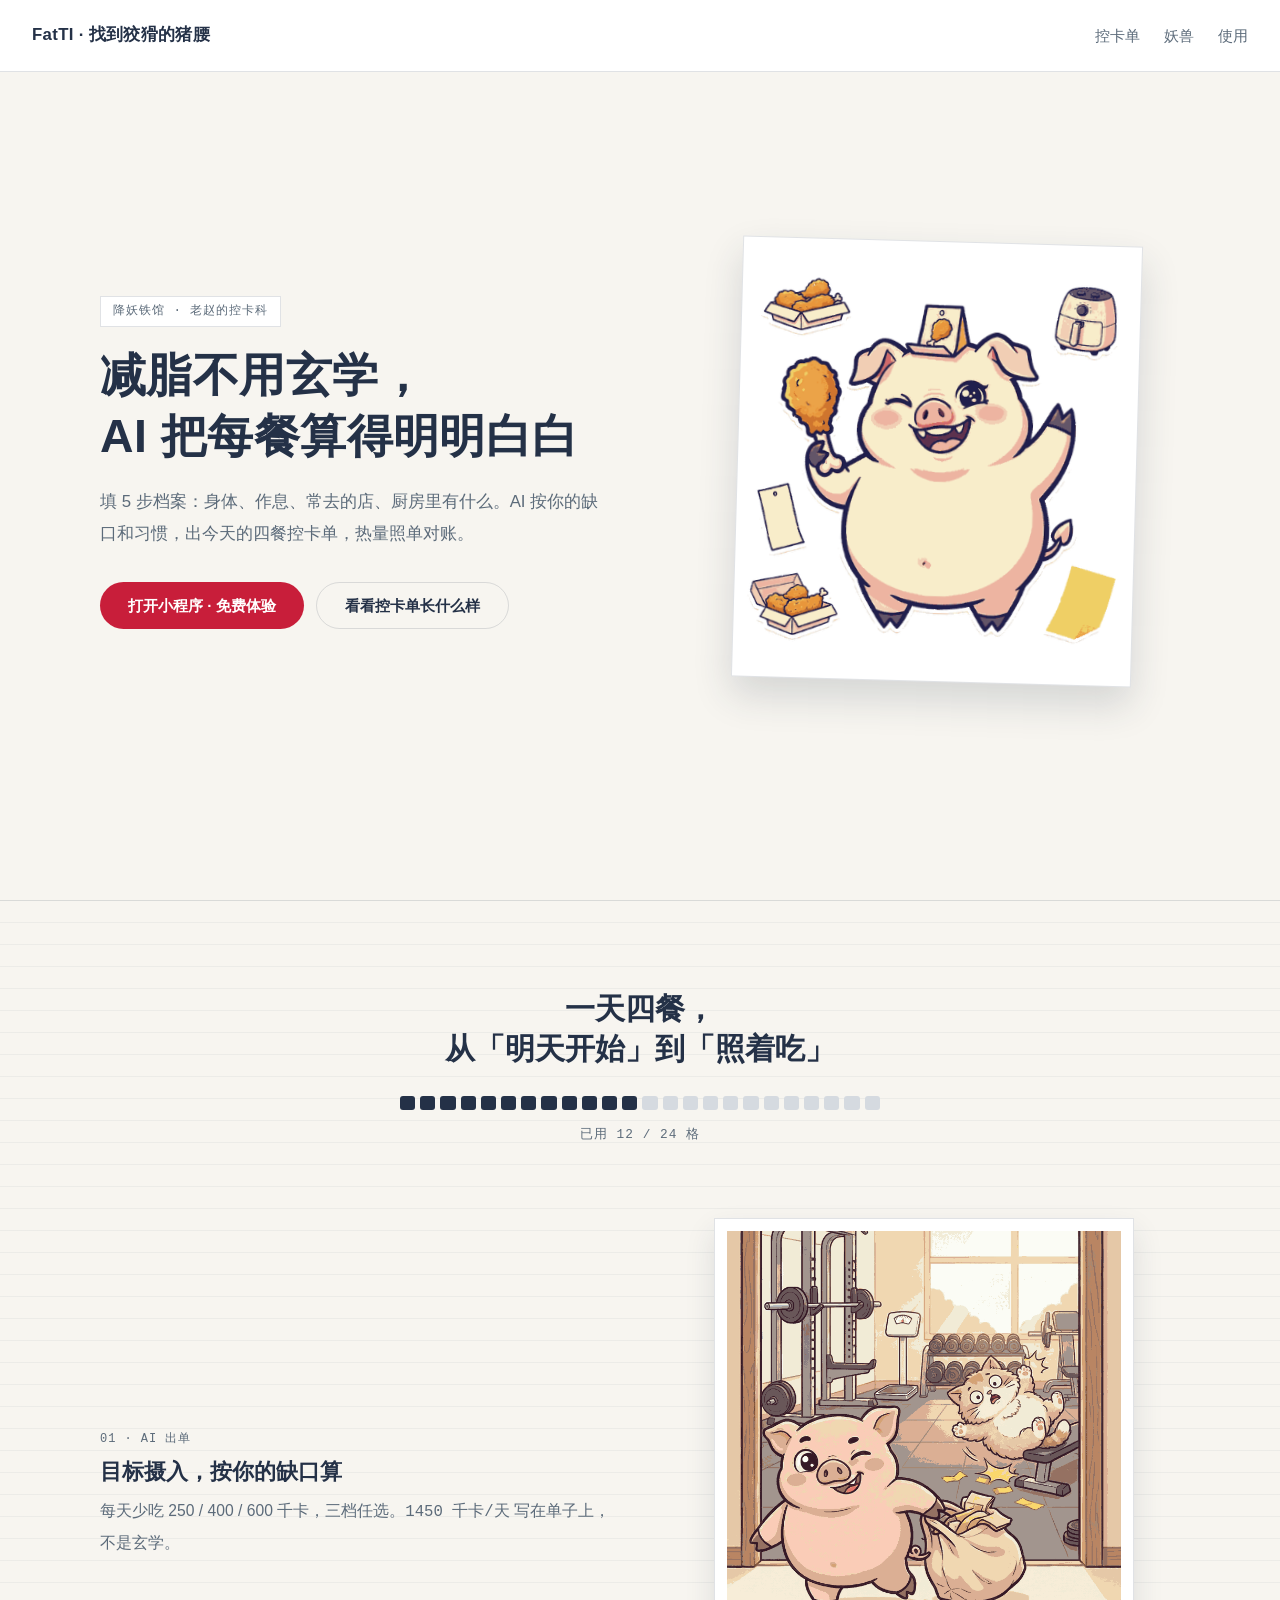
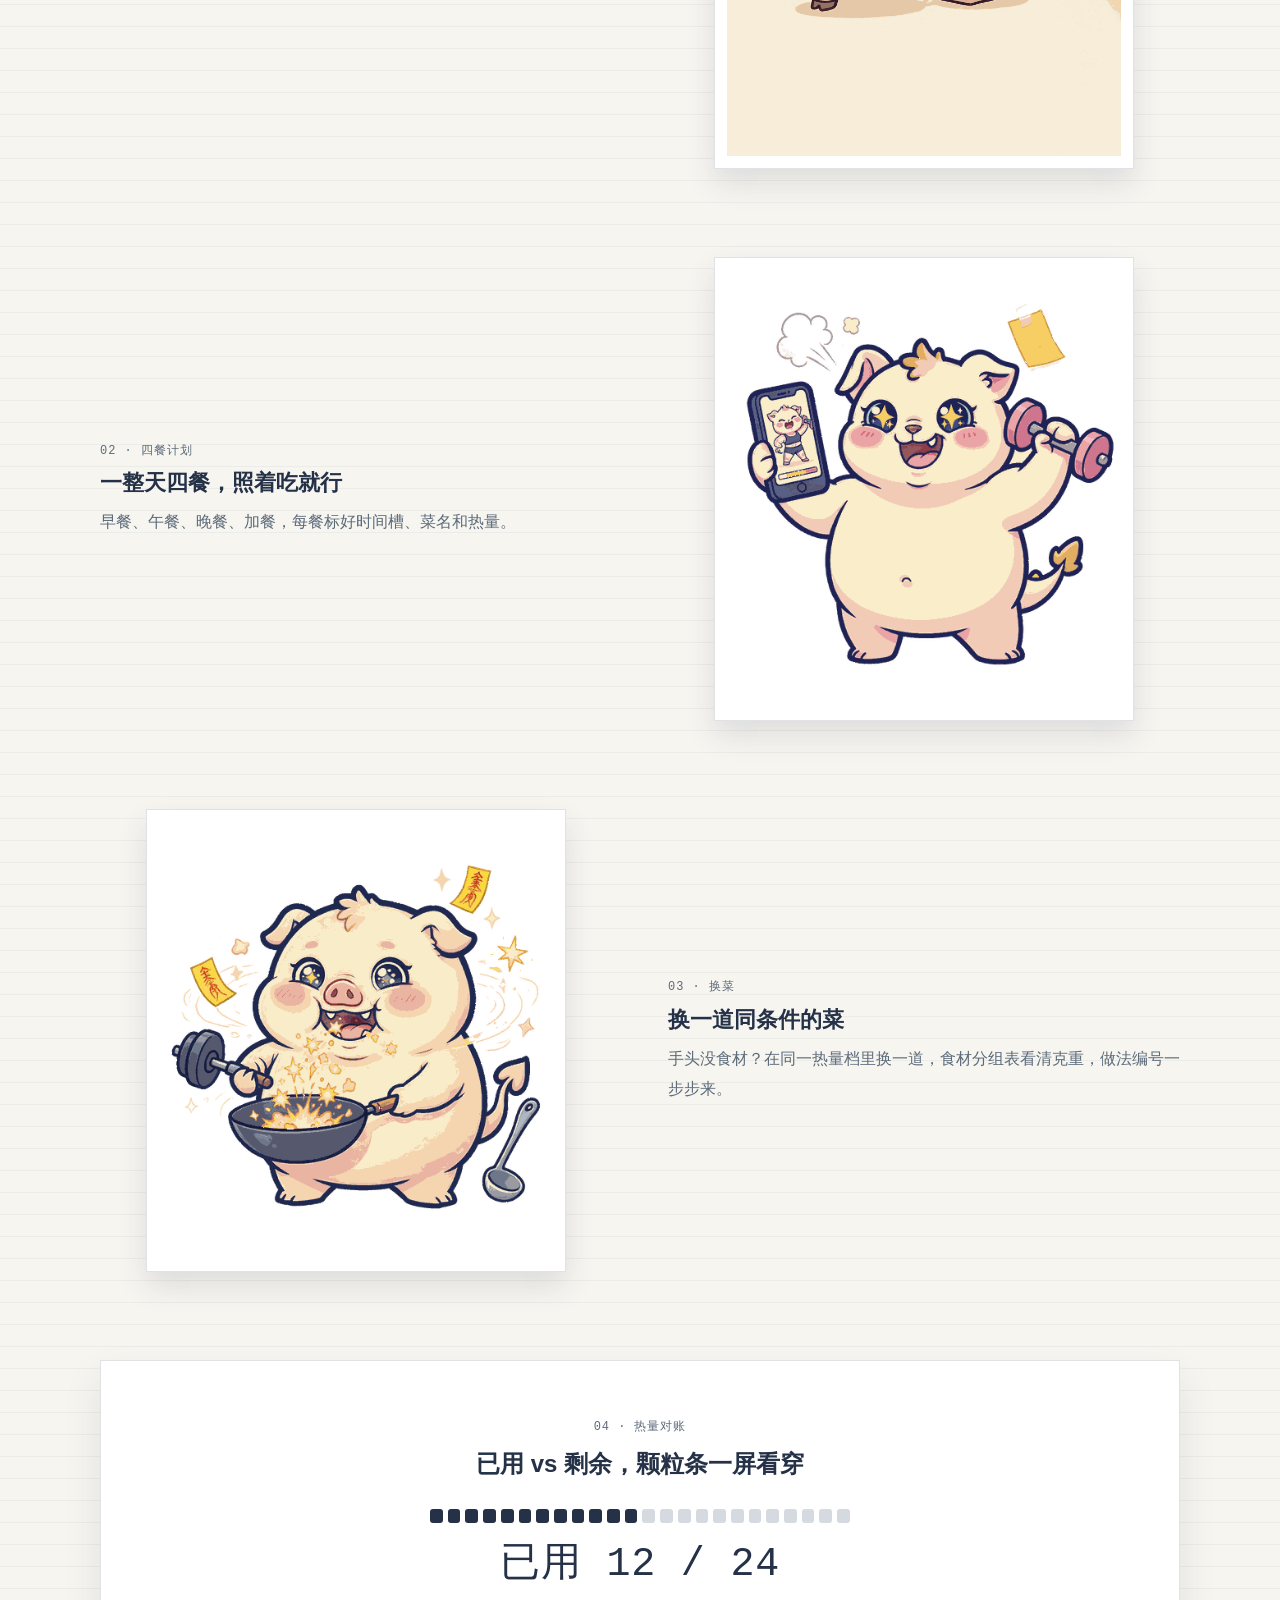
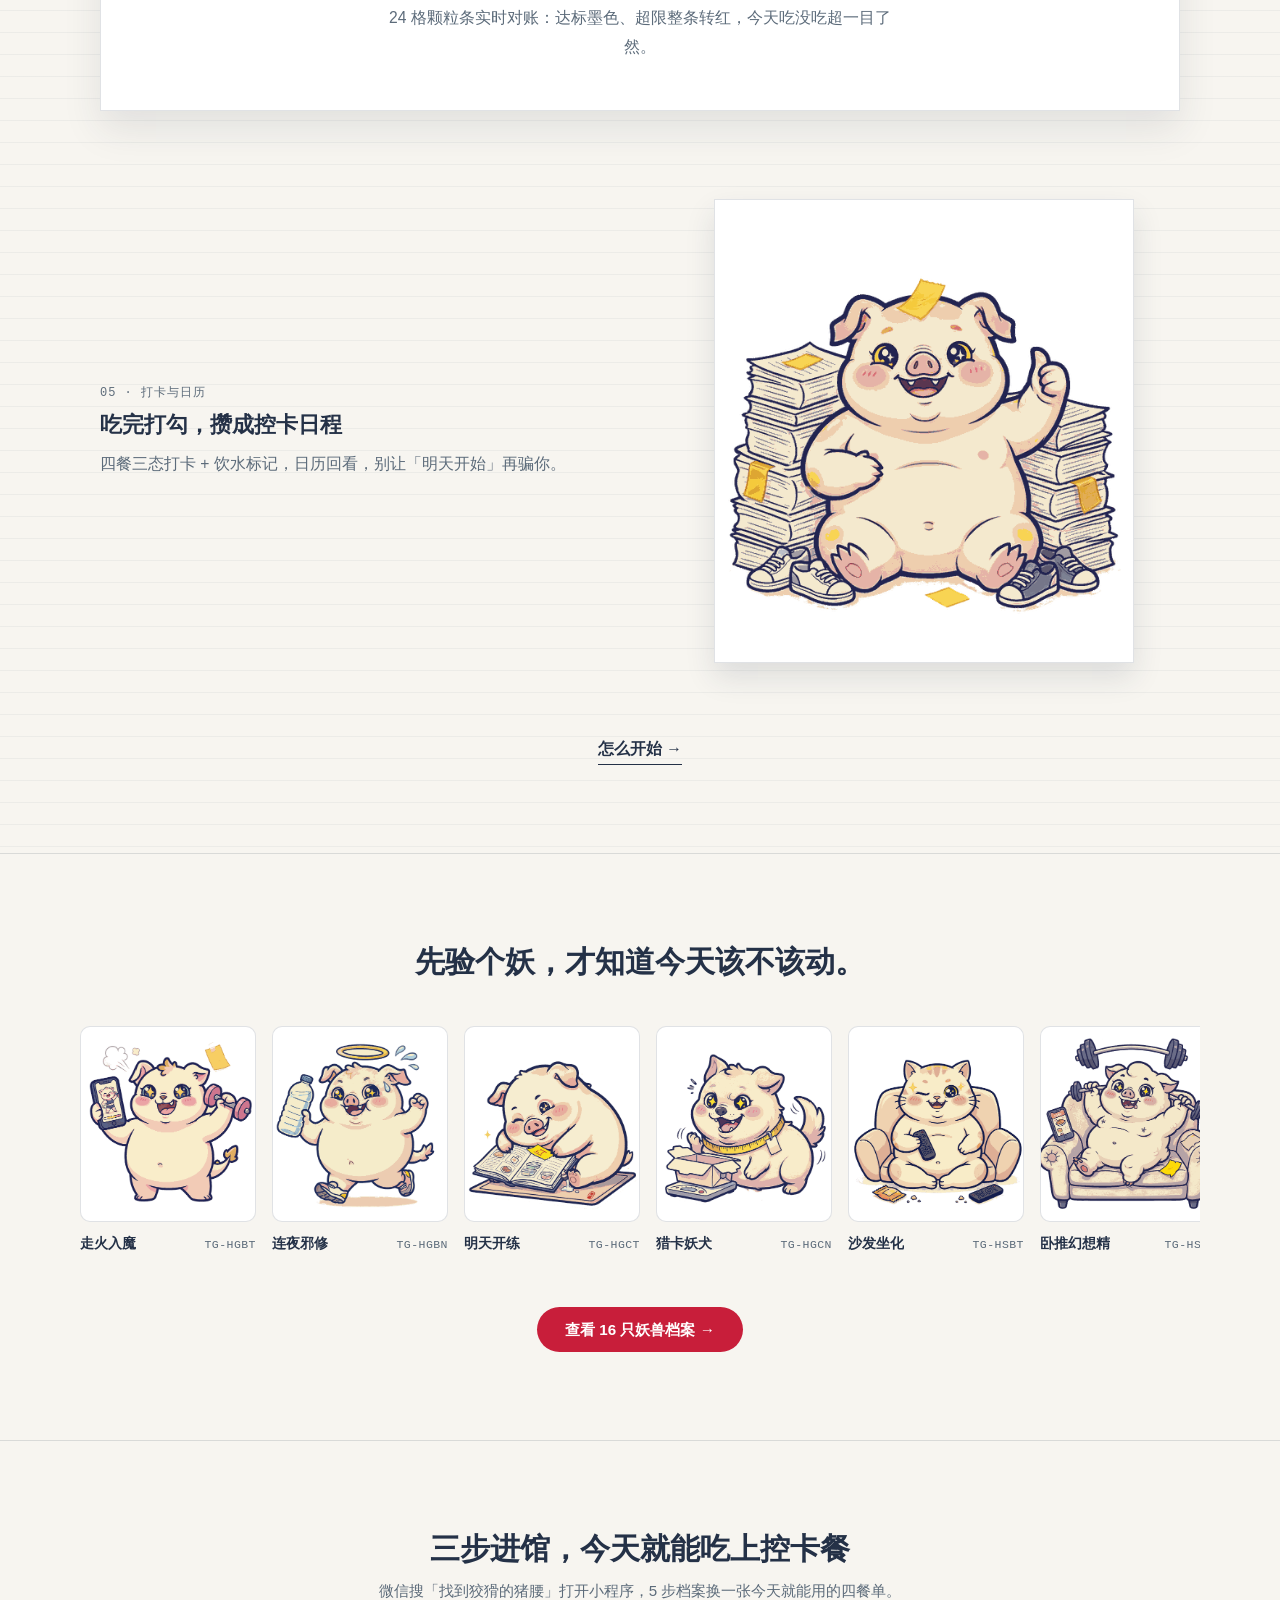
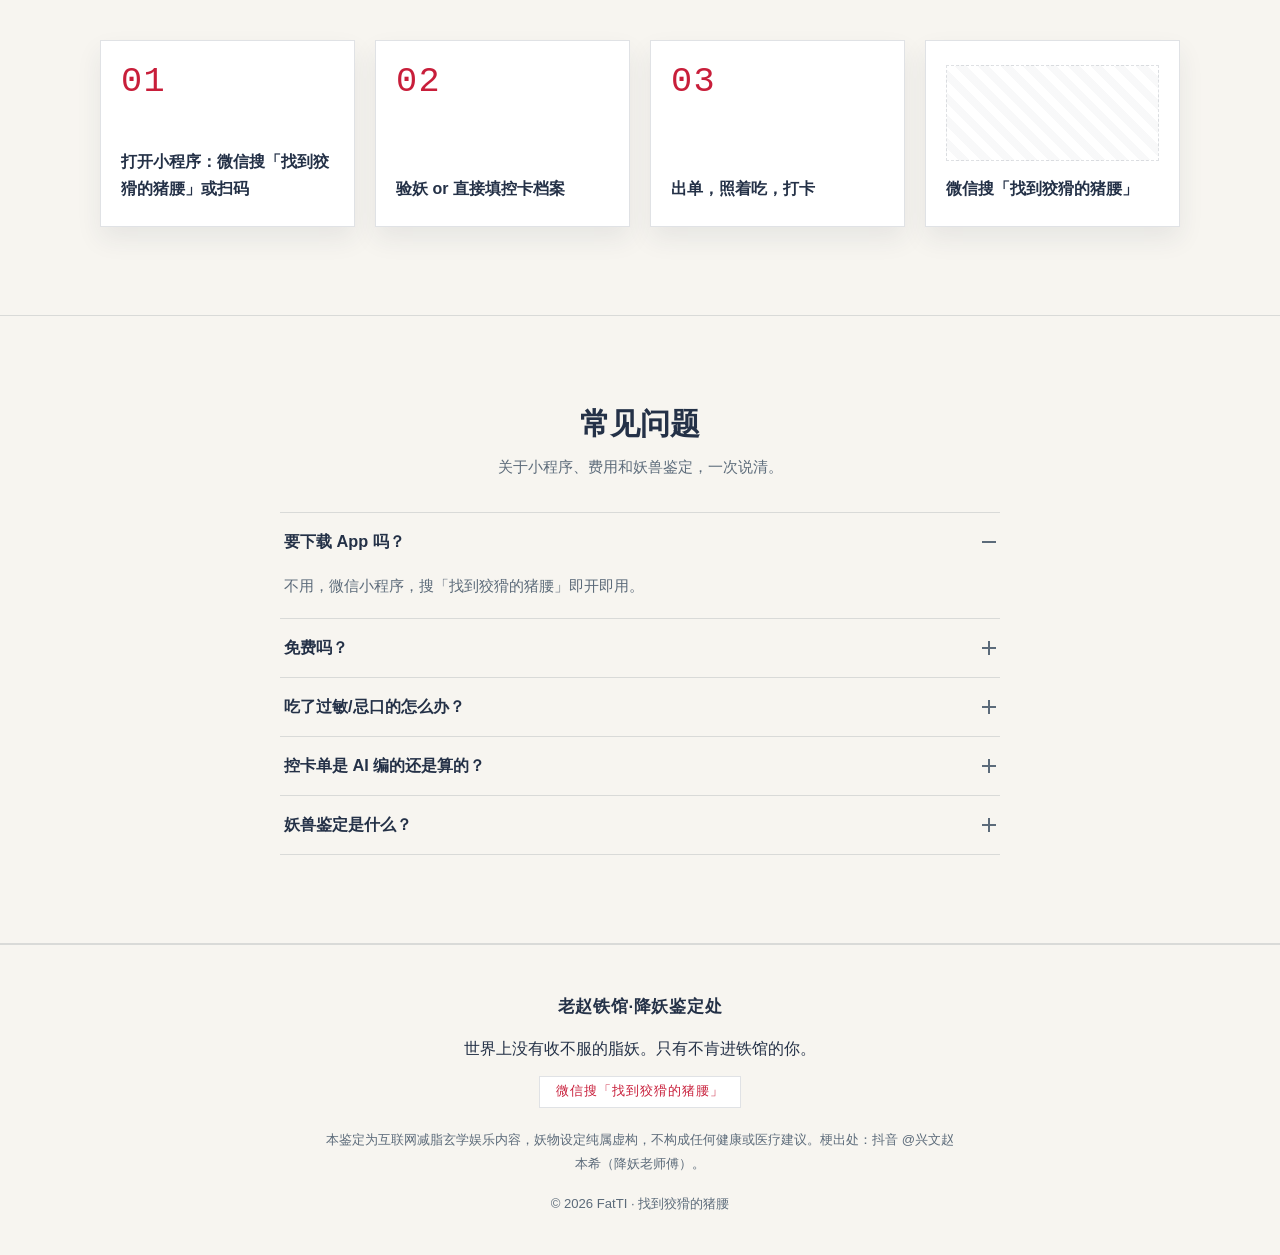
==== commit 3c1d3c44: "brand: 全站小程序名替换为「找到狡猾的猪腰」 Co-authored-by: Cursor <cursoragent@cursor.com>" ====
--- a/index.html
+++ b/index.html
@@ -3,15 +3,15 @@
 <head>
   <meta charset="UTF-8">
   <meta name="viewport" content="width=device-width, initial-scale=1">
-  <title>脂格 · 控卡减脂小程序</title>
-  <meta name="description" content="填 5 步档案，AI 出当天四餐控卡单。微信搜「脂格」免费体验。">
+  <title>找到狡猾的猪腰 · 控卡减脂小程序</title>
+  <meta name="description" content="填 5 步档案，AI 出当天四餐控卡单。微信搜「找到狡猾的猪腰」免费体验。">
   <link rel="stylesheet" href="css/main.css">
 </head>
 <body>
   <a class="skip-link" href="#ration">跳到主要内容</a>
 
   <header class="nav">
-    <a class="nav__brand" href="#">FatTI · 脂格</a>
+    <a class="nav__brand" href="#">FatTI · 找到狡猾的猪腰</a>
     <nav class="nav__links" aria-label="主导航">
       <a href="#ration">控卡单</a>
       <a href="#beasts">妖兽</a>
@@ -20,7 +20,7 @@
   </header>
 
   <main>
-    <section id="hero" class="hero" aria-label="脂格介绍">
+    <section id="hero" class="hero" aria-label="找到狡猾的猪腰介绍">
       <div class="container hero__inner">
         <div class="hero__copy">
           <p class="hero__eyebrow">降妖铁馆 · 老赵的控卡科</p>
@@ -32,7 +32,7 @@
           </div>
         </div>
         <div class="hero__shot">
-          <img src="assets/beasts/persona-MSBT.png" alt="脂格控卡单界面截图" loading="eager">
+          <img src="assets/beasts/persona-MSBT.png" alt="找到狡猾的猪腰控卡单界面截图" loading="eager">
         </div>
       </div>
     </section>
@@ -136,12 +136,12 @@
       <div class="container">
         <div class="howto__head">
           <h2>三步进馆，今天就能吃上控卡餐</h2>
-          <p class="howto__sub">微信搜「脂格」打开小程序，5 步档案换一张今天就能用的四餐单。</p>
+          <p class="howto__sub">微信搜「找到狡猾的猪腰」打开小程序，5 步档案换一张今天就能用的四餐单。</p>
         </div>
         <ol class="howto__grid">
           <li class="howto__step">
             <span class="howto__num mono" aria-hidden="true">01</span>
-            <p class="howto__text">打开小程序：微信搜「脂格」或扫码</p>
+            <p class="howto__text">打开小程序：微信搜「找到狡猾的猪腰」或扫码</p>
           </li>
           <li class="howto__step">
             <span class="howto__num mono" aria-hidden="true">02</span>
@@ -152,8 +152,8 @@
             <p class="howto__text">出单，照着吃，打卡</p>
           </li>
           <li class="howto__step howto__step--qr">
-            <div class="howto__qr-box" role="img" aria-label="脂格小程序码（占位，后续补充）"></div>
-            <p class="howto__text">微信搜「脂格」</p>
+            <div class="howto__qr-box" role="img" aria-label="找到狡猾的猪腰小程序码（占位，后续补充）"></div>
+            <p class="howto__text">微信搜「找到狡猾的猪腰」</p>
           </li>
         </ol>
       </div>
@@ -177,7 +177,7 @@
             </button>
             <div class="faq__a" id="faq-a1" role="region" aria-labelledby="faq-q1">
               <div class="faq__a-inner">
-                <p>不用，微信小程序，搜「脂格」即开即用。</p>
+                <p>不用，微信小程序，搜「找到狡猾的猪腰」即开即用。</p>
               </div>
             </div>
           </div>
@@ -234,9 +234,9 @@
     <div class="container footer__inner">
       <p class="footer__brand">老赵铁馆·降妖鉴定处</p>
       <p class="footer__tagline">世界上没有收不服的脂妖。只有不肯进铁馆的你。</p>
-      <p class="footer__search mono">微信搜「脂格」</p>
+      <p class="footer__search mono">微信搜「找到狡猾的猪腰」</p>
       <p class="footer__disclaimer">本鉴定为互联网减脂玄学娱乐内容，妖物设定纯属虚构，不构成任何健康或医疗建议。梗出处：抖音 @兴文赵本希（降妖老师傅）。</p>
-      <p class="footer__copy">© 2026 FatTI · 脂格</p>
+      <p class="footer__copy">© 2026 FatTI · 找到狡猾的猪腰</p>
     </div>
   </footer>
 
--- a/css/main.css
+++ b/css/main.css
@@ -1,5 +1,5 @@
 /* ============================================================
-   FatTI 脂格官网 · 基础样式
+   FatTI 找到狡猾的猪腰官网 · 基础样式
    Token 对齐 spec §3.3/§3.4；Hero 具体样式由 T3 实现。
    ============================================================ */
 
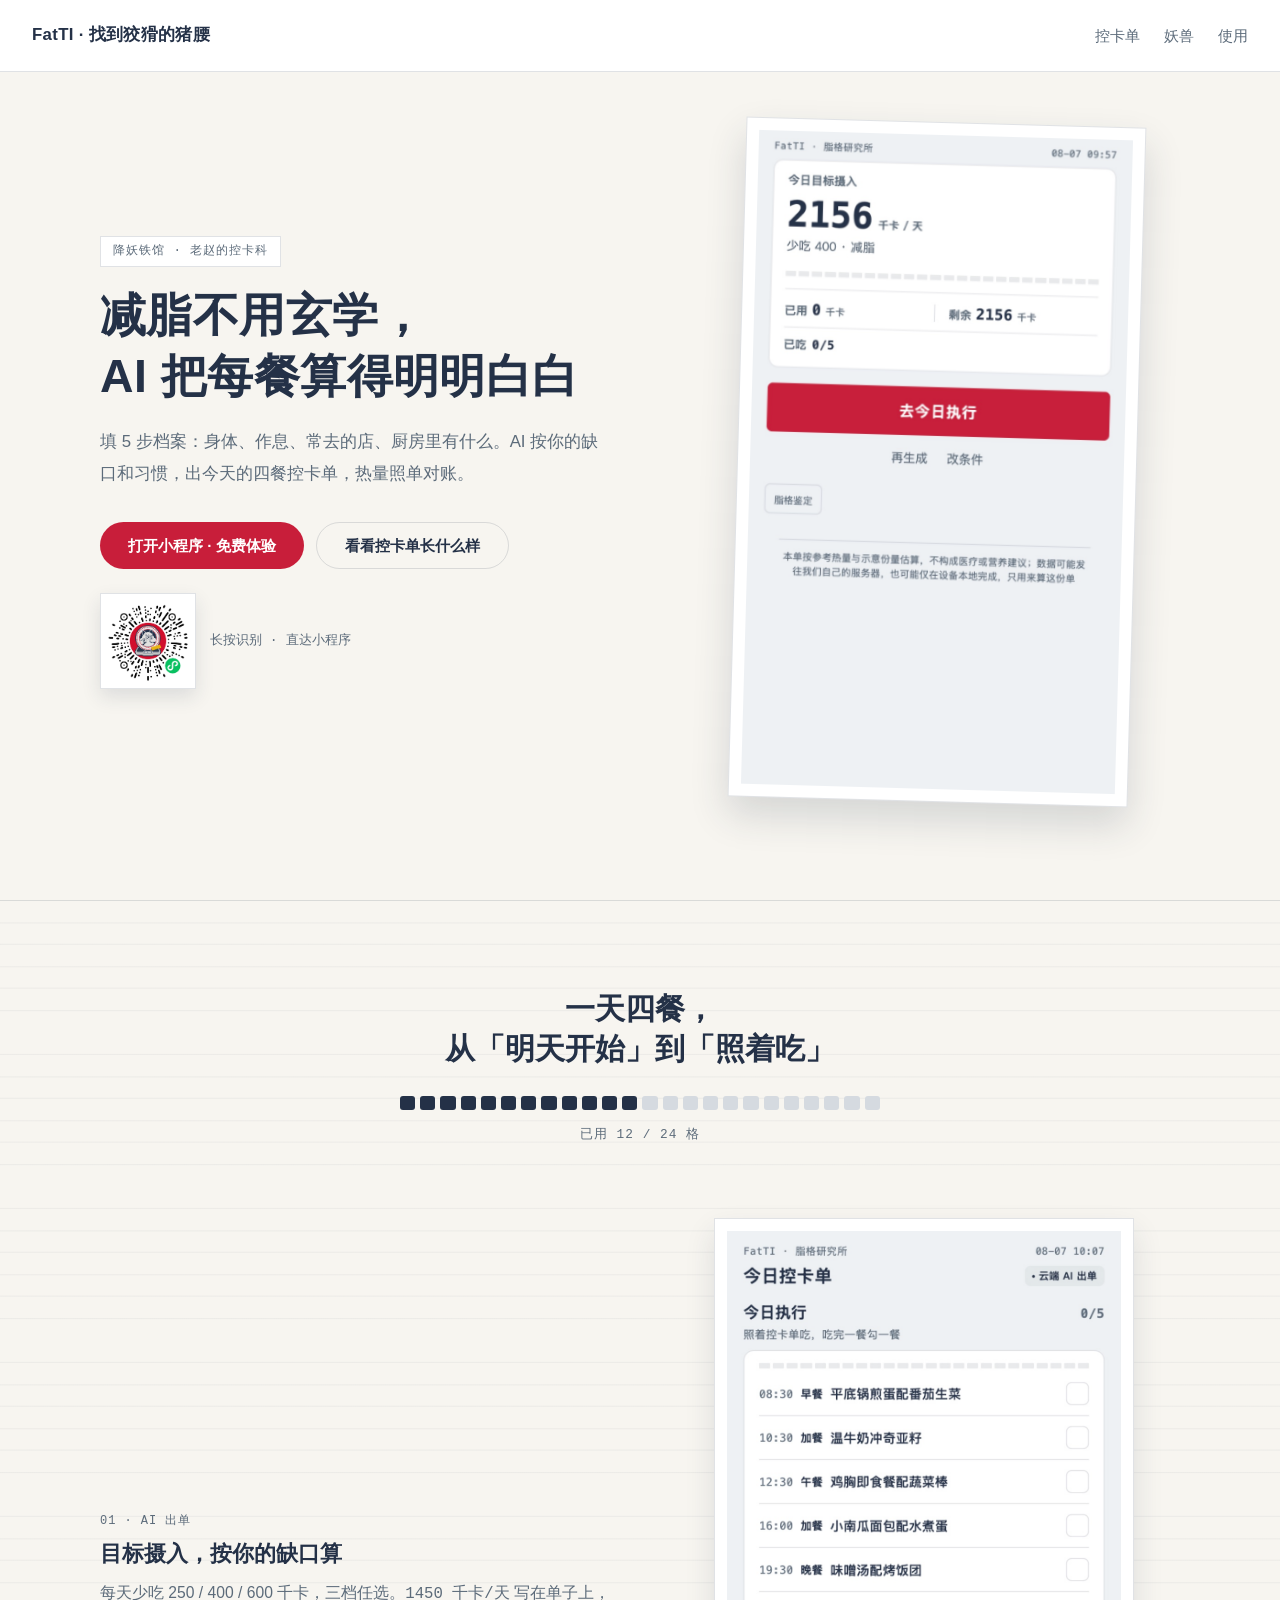
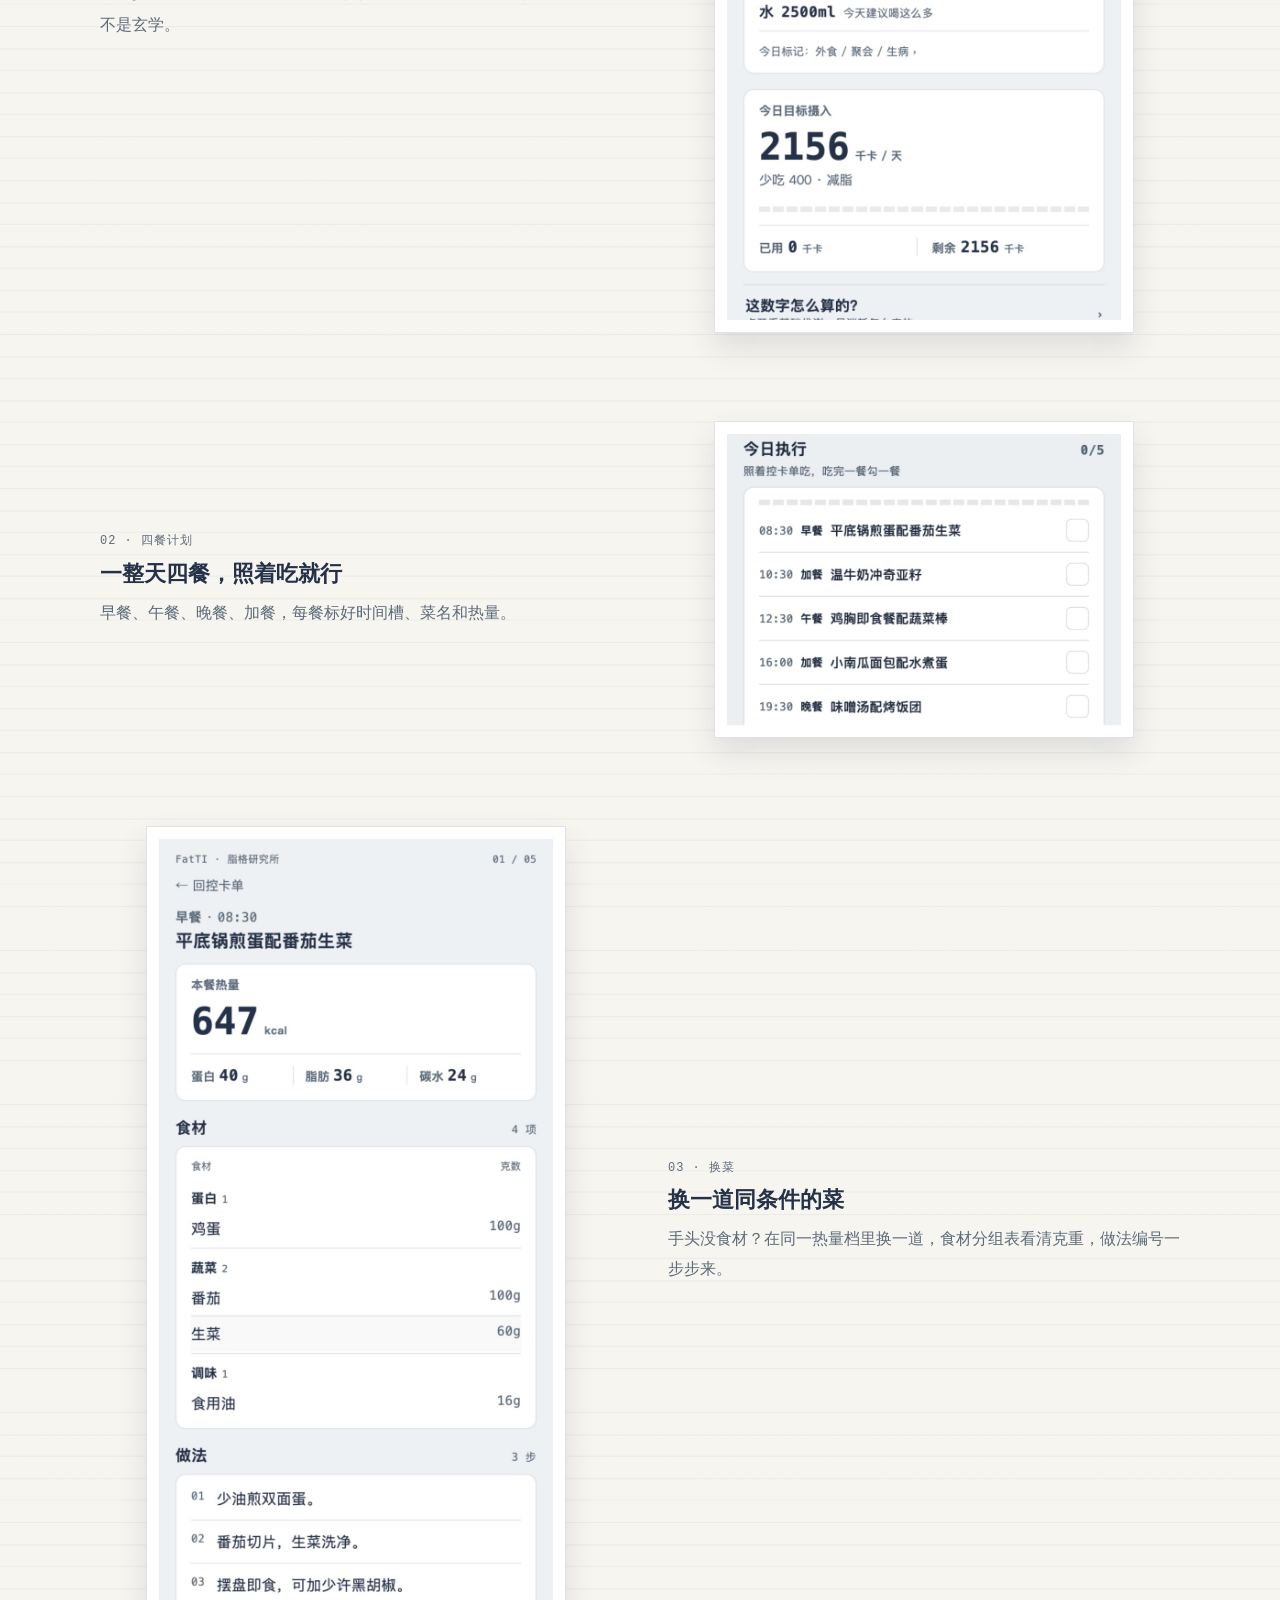
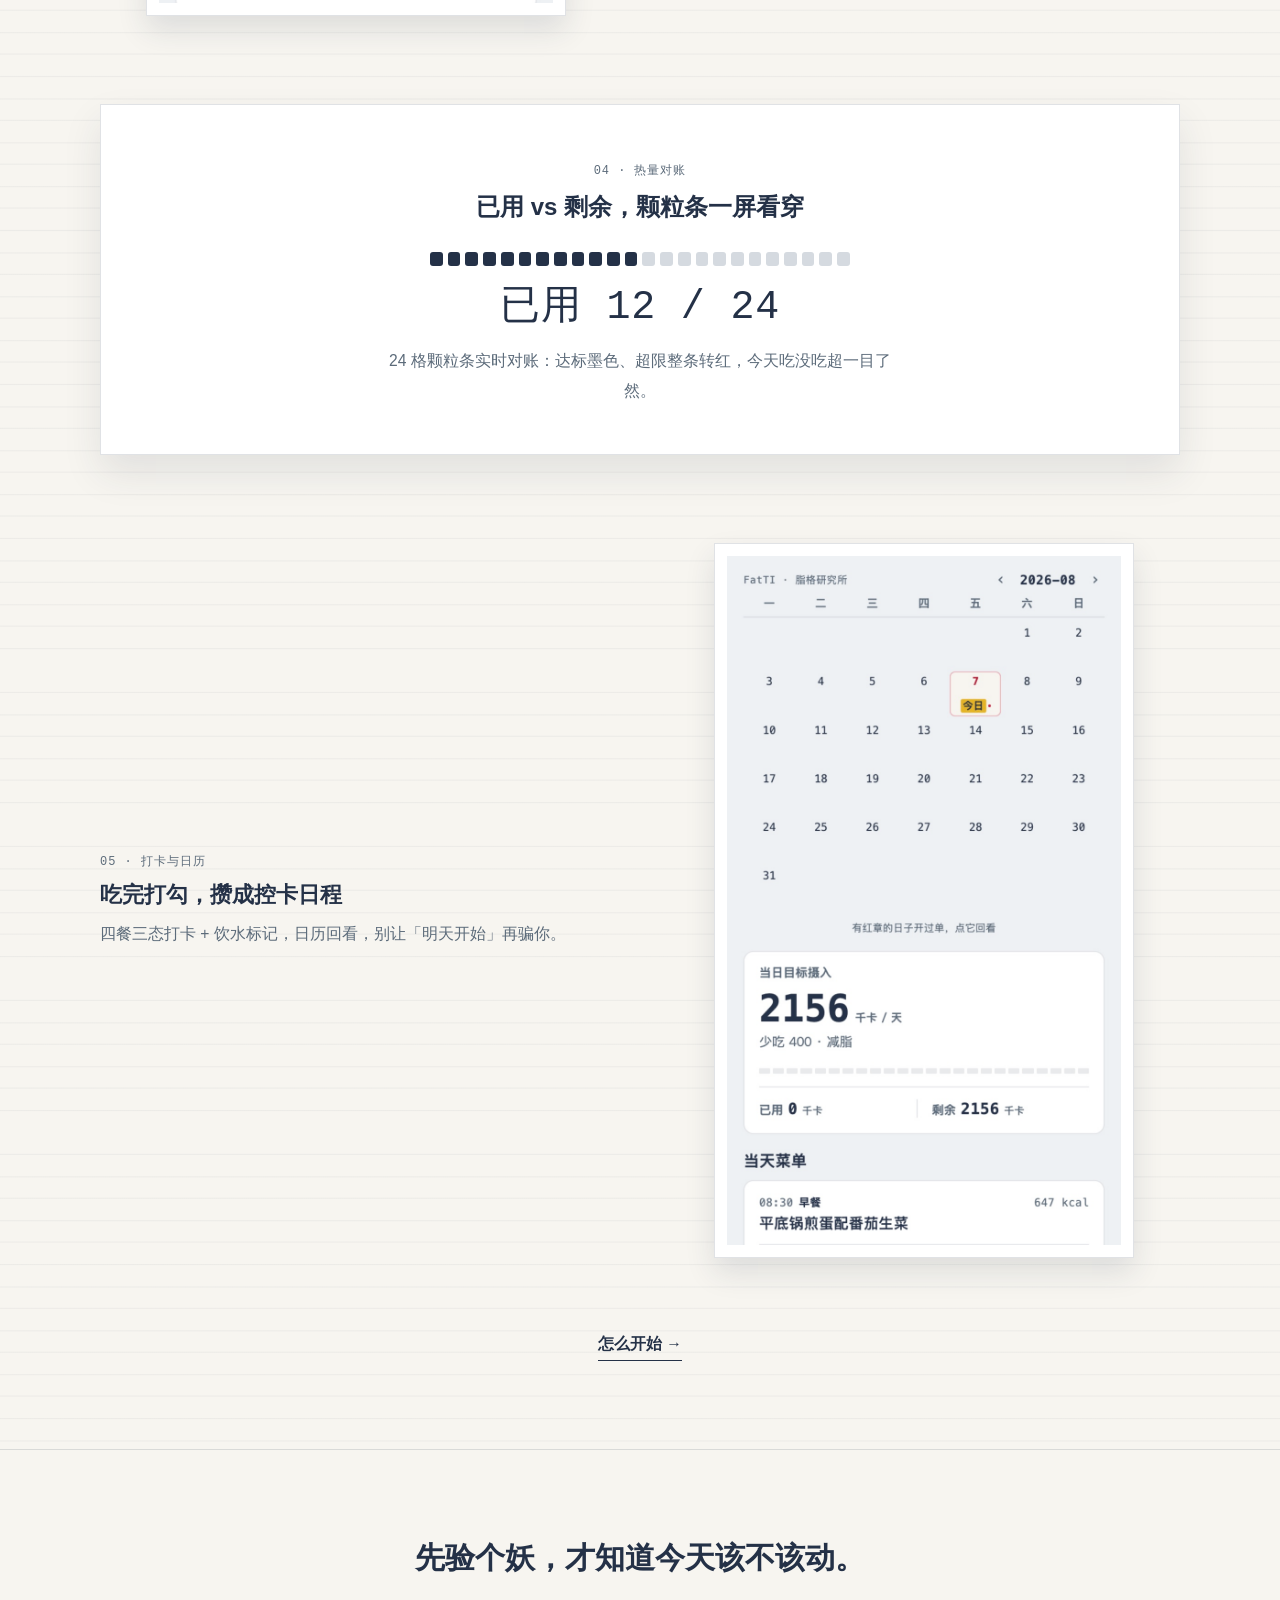
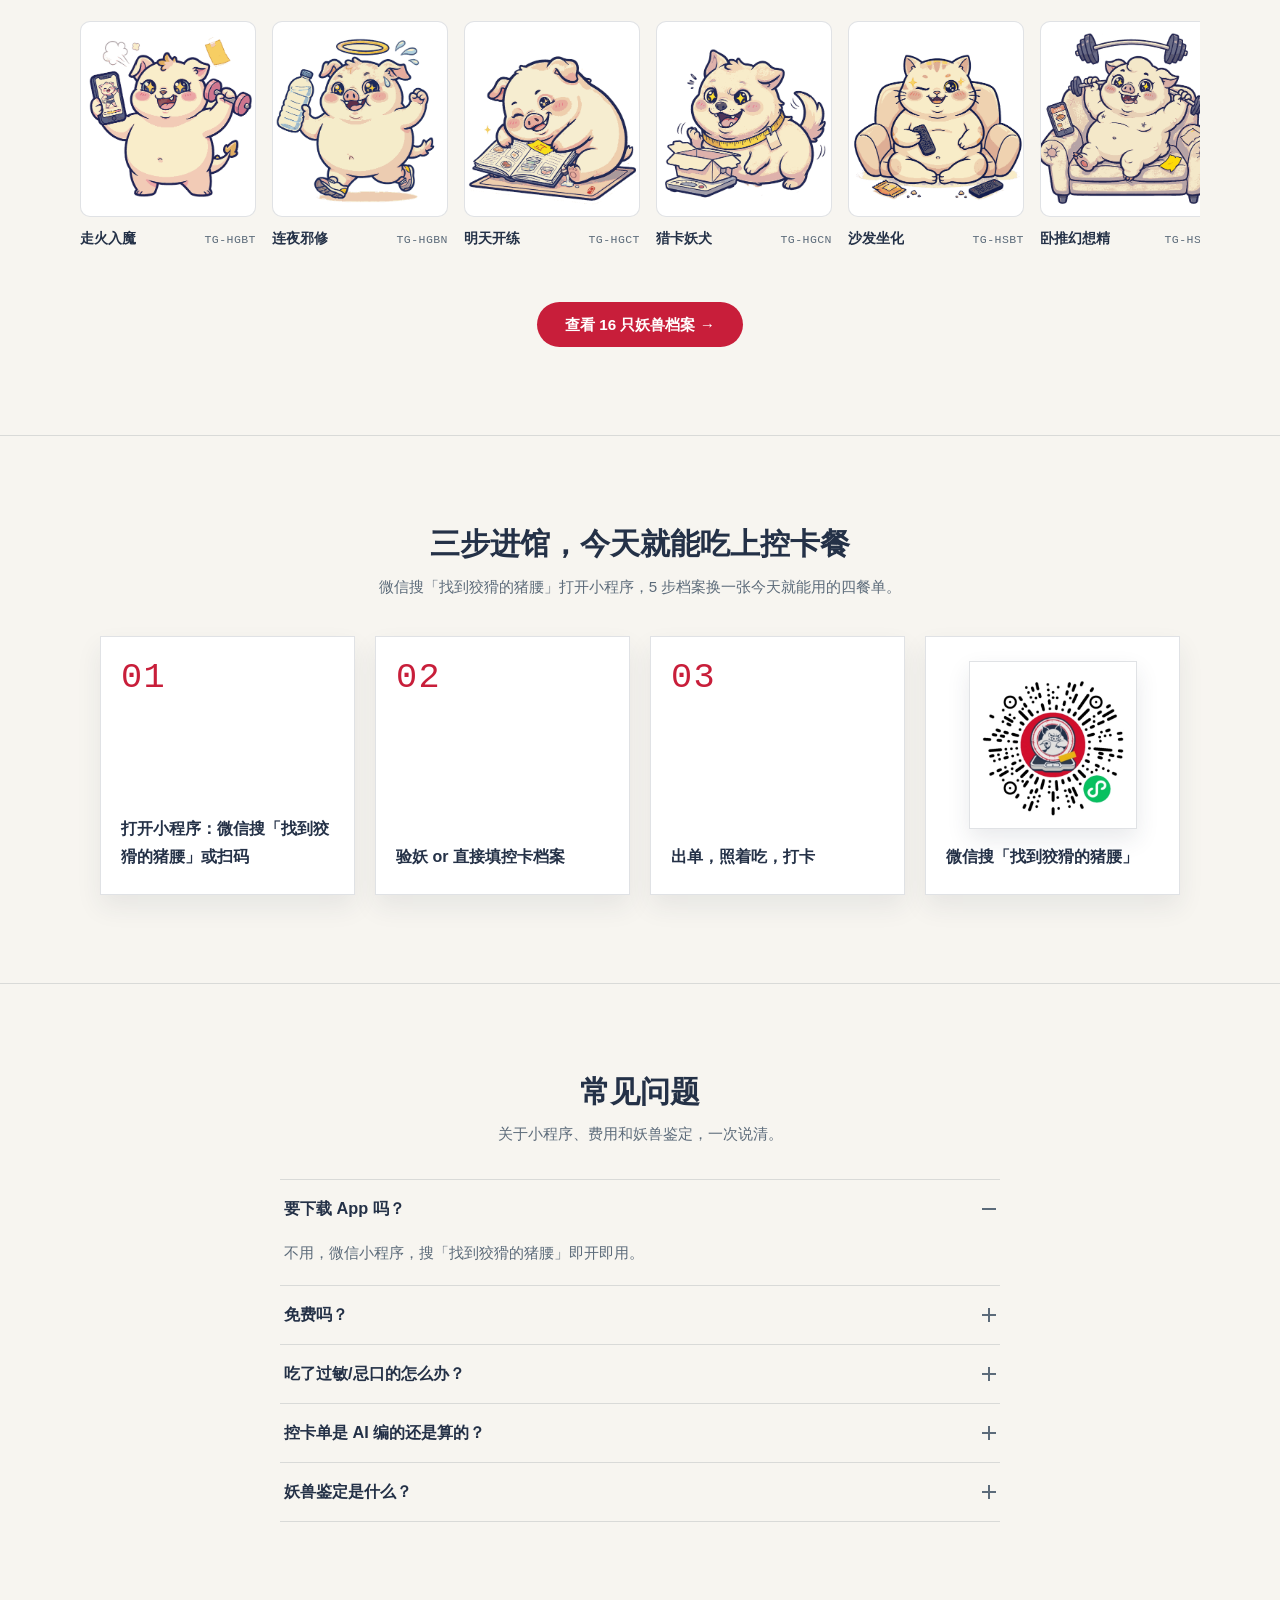
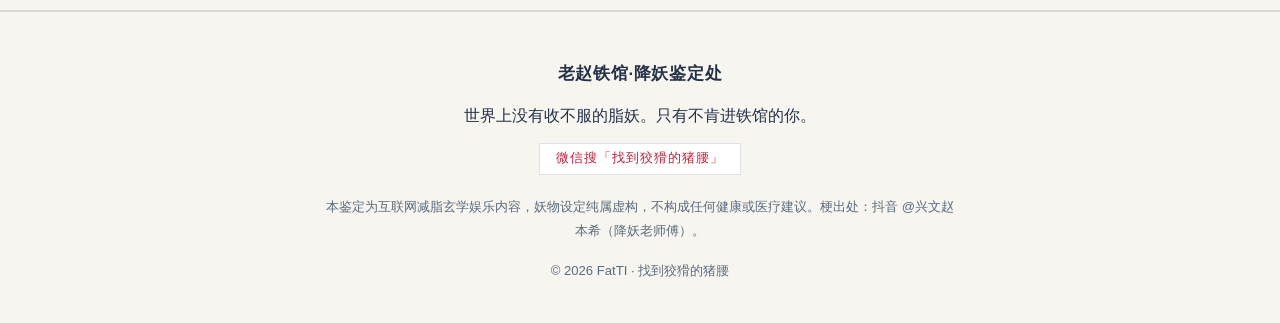
==== commit 5a7a1710: "feat: 替换真实小程序截图 + 二维码 + verify 自检 - 5 张模拟器截图就位（Hero 控卡首页 / 功能点 1/2/3/5） - Hero + 使用步骤区接入小程序二维码（mp-qr" ====
--- a/index.html
+++ b/index.html
@@ -30,9 +30,13 @@
             <a class="btn btn--primary" href="#howto">打开小程序 · 免费体验</a>
             <a class="btn btn--ghost" href="#ration">看看控卡单长什么样</a>
           </div>
+          <div class="hero__qr" role="img" aria-label="找到狡猾的猪腰小程序码">
+            <img src="assets/mp-qrcode.png" alt="找到狡猾的猪腰小程序码" loading="lazy">
+            <p class="hero__qr-hint mono">长按识别 · 直达小程序</p>
+          </div>
         </div>
         <div class="hero__shot">
-          <img src="assets/beasts/persona-MSBT.png" alt="找到狡猾的猪腰控卡单界面截图" loading="eager">
+          <img src="assets/shots/shot-hero.jpg" alt="找到狡猾的猪腰控卡单界面截图" loading="eager">
         </div>
       </div>
     </section>
@@ -59,7 +63,7 @@
               <p class="feature__desc">每天少吃 250 / 400 / 600 千卡，三档任选。<span class="mono">1450 千卡/天</span> 写在单子上，不是玄学。</p>
             </div>
             <figure class="feature__shot">
-              <img src="assets/home-hero.png" alt="占位图：功能点 1 的控卡单计划页上半截图，T7 将替换为 shot-plan-top.png" data-shot="shot-plan-top.png" loading="lazy">
+              <img src="assets/shots/shot-plan-top.jpg" alt="控卡单计划页：今日目标摄入与四餐打卡面板" data-shot="shot-plan-top.png" loading="lazy">
             </figure>
           </article>
 
@@ -71,7 +75,7 @@
               <p class="feature__desc">早餐、午餐、晚餐、加餐，每餐标好时间槽、菜名和热量。</p>
             </div>
             <figure class="feature__shot">
-              <img src="assets/beasts/persona-HGBT.png" alt="占位图：功能点 2 的控卡单计划页四餐部分截图，T7 将替换为 shot-plan-meals.png" data-shot="shot-plan-meals.png" loading="lazy">
+              <img src="assets/shots/shot-plan-meals.jpg" alt="控卡单计划页：今日执行五餐打卡面板" data-shot="shot-plan-meals.png" loading="lazy">
             </figure>
           </article>
 
@@ -83,7 +87,7 @@
               <p class="feature__desc">手头没食材？在同一热量档里换一道，食材分组表看清克重，做法编号一步步来。</p>
             </div>
             <figure class="feature__shot">
-              <img src="assets/beasts/persona-MGCT.png" alt="占位图：功能点 3 的餐次详情食材分组表截图，T7 将替换为 shot-meal.png" data-shot="shot-meal.png" loading="lazy">
+              <img src="assets/shots/shot-meal.jpg" alt="餐次详情页：食材分组表与克重" data-shot="shot-meal.png" loading="lazy">
             </figure>
           </article>
 
@@ -104,7 +108,7 @@
               <p class="feature__desc">四餐三态打卡 + 饮水标记，日历回看，别让「明天开始」再骗你。</p>
             </div>
             <figure class="feature__shot">
-              <img src="assets/beasts/persona-HSCT.png" alt="占位图：功能点 5 的日历打卡截图，T7 将替换为 shot-calendar.png" data-shot="shot-calendar.png" loading="lazy">
+              <img src="assets/shots/shot-calendar.jpg" alt="日程页：日历打卡回看" data-shot="shot-calendar.png" loading="lazy">
             </figure>
           </article>
         </div>
@@ -152,7 +156,9 @@
             <p class="howto__text">出单，照着吃，打卡</p>
           </li>
           <li class="howto__step howto__step--qr">
-            <div class="howto__qr-box" role="img" aria-label="找到狡猾的猪腰小程序码（占位，后续补充）"></div>
+            <div class="howto__qr-box" role="img" aria-label="找到狡猾的猪腰小程序码">
+              <img src="assets/mp-qrcode.png" alt="找到狡猾的猪腰小程序码" loading="lazy">
+            </div>
             <p class="howto__text">微信搜「找到狡猾的猪腰」</p>
           </li>
         </ol>
--- a/css/main.css
+++ b/css/main.css
@@ -352,6 +352,29 @@
   margin-top: 32px;
 }
 
+.hero__qr {
+  display: flex;
+  align-items: center;
+  gap: 14px;
+  margin-top: 24px;
+}
+
+.hero__qr img {
+  width: 96px;
+  height: 96px;
+  padding: 6px;
+  background: var(--sheet);
+  border: 1px solid var(--rule);
+  box-shadow: 0 8px 18px rgba(36, 49, 71, 0.12);
+}
+
+.hero__qr-hint {
+  margin: 0;
+  font-size: 0.82rem;
+  line-height: 1.6;
+  color: var(--carbon);
+}
+
 .hero__shot {
   transform: rotate(1.6deg);
   animation: hero-sticker 0.8s ease both;
@@ -777,18 +800,21 @@
   color: var(--ink);
 }
 
-/* 小程序码占位（T7 或后续补真图）：虚线档案框 */
+/* 小程序码（真实图）：白色档案卡底 + 轻边框 */
 .howto__qr-box {
   width: 100%;
-  height: 96px;
-  border: 1px dashed var(--rule);
-  background: repeating-linear-gradient(
-    45deg,
-    var(--sheet) 0,
-    var(--sheet) 8px,
-    rgba(36, 49, 71, 0.03) 8px,
-    rgba(36, 49, 71, 0.03) 16px
-  );
+  max-width: 168px;
+  margin: 0 auto;
+  padding: 10px;
+  background: var(--sheet);
+  border: 1px solid var(--rule);
+  box-shadow: 0 10px 22px rgba(36, 49, 71, 0.1);
+}
+
+.howto__qr-box img {
+  display: block;
+  width: 100%;
+  height: auto;
 }
 
 @media (min-width: 768px) {
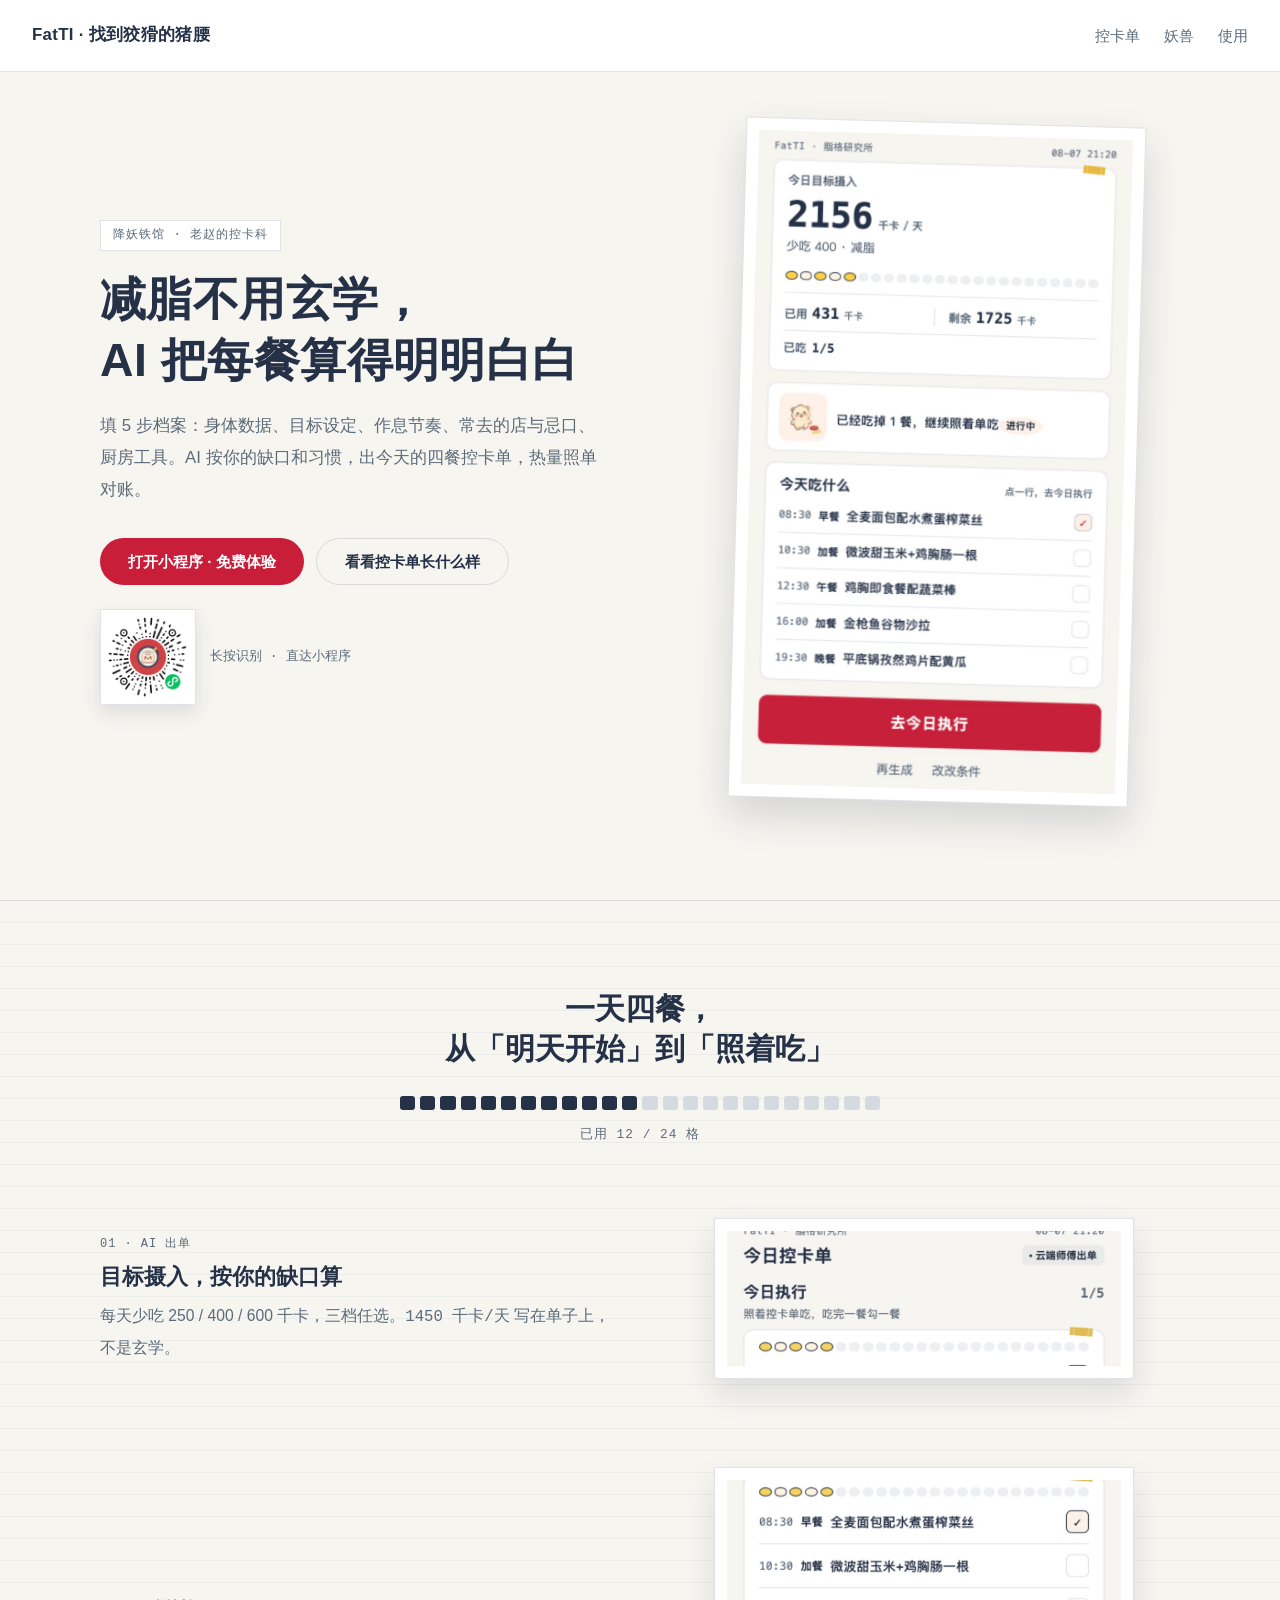
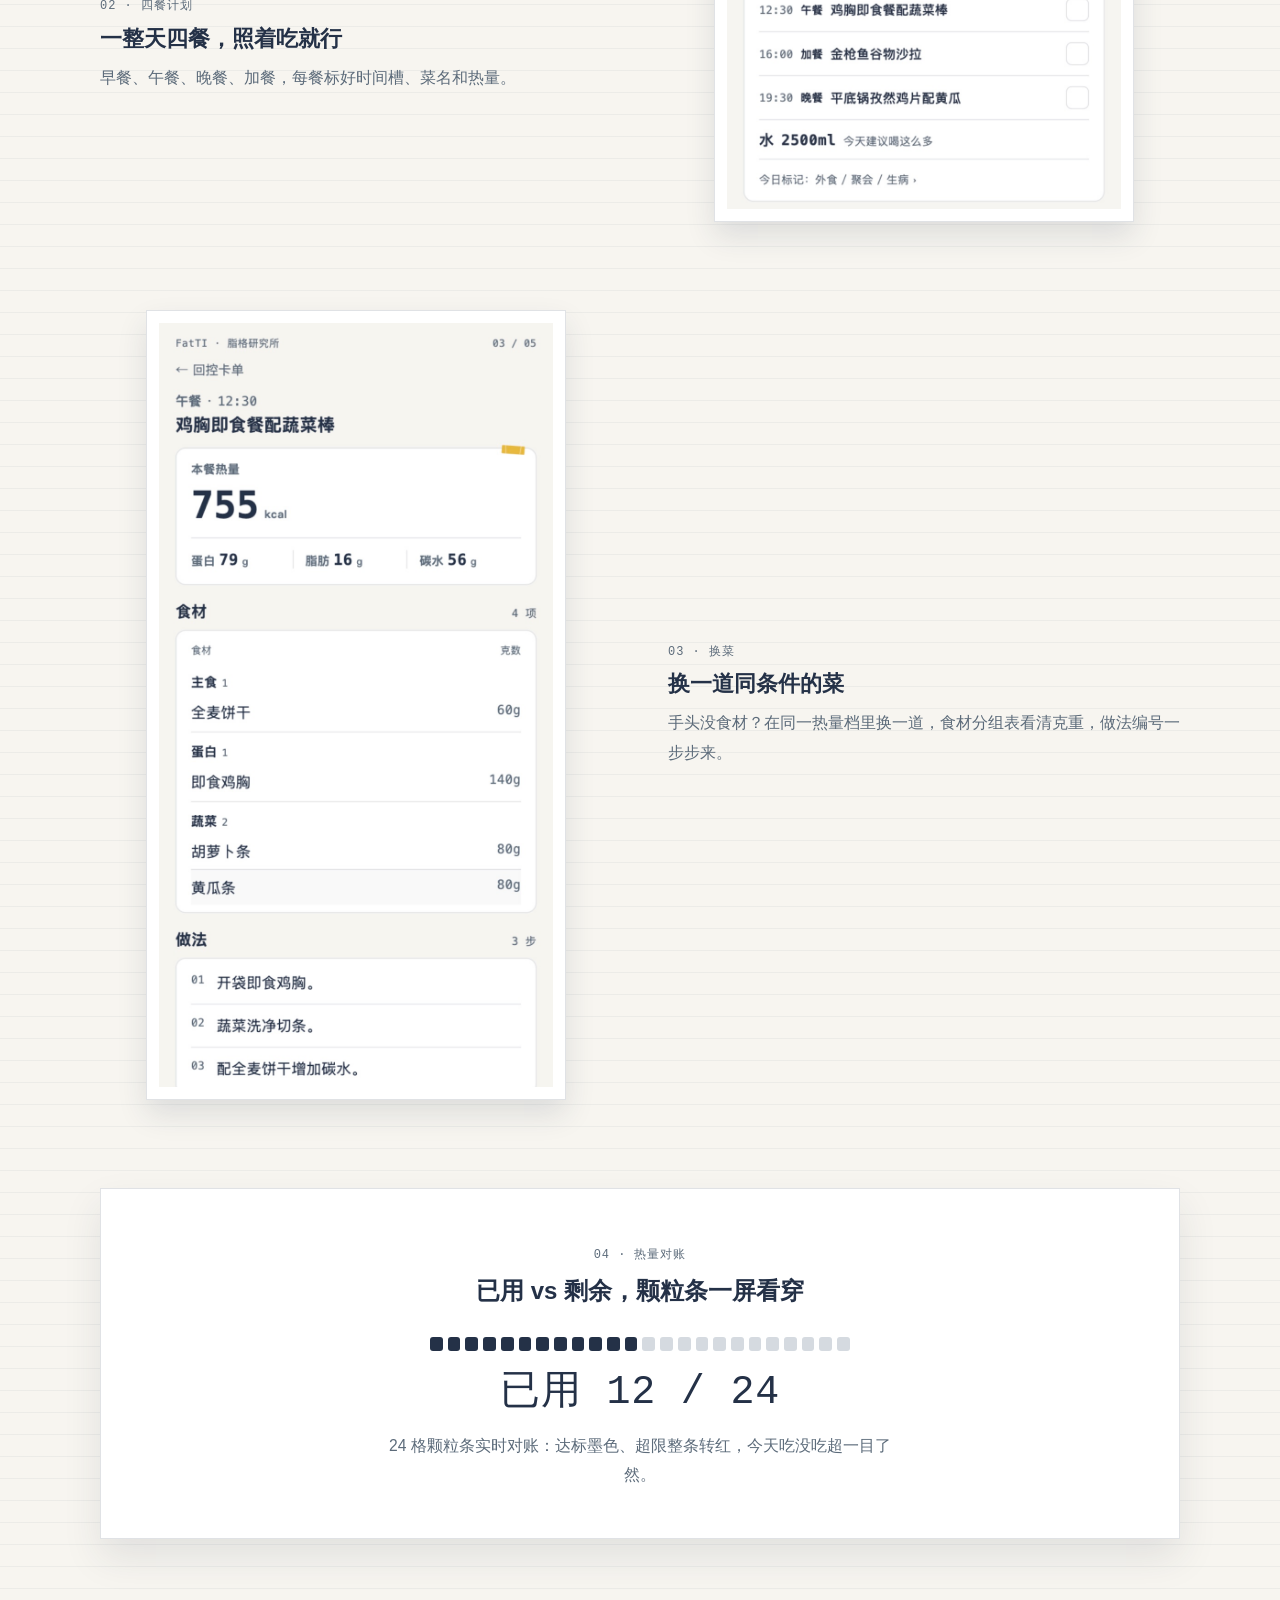
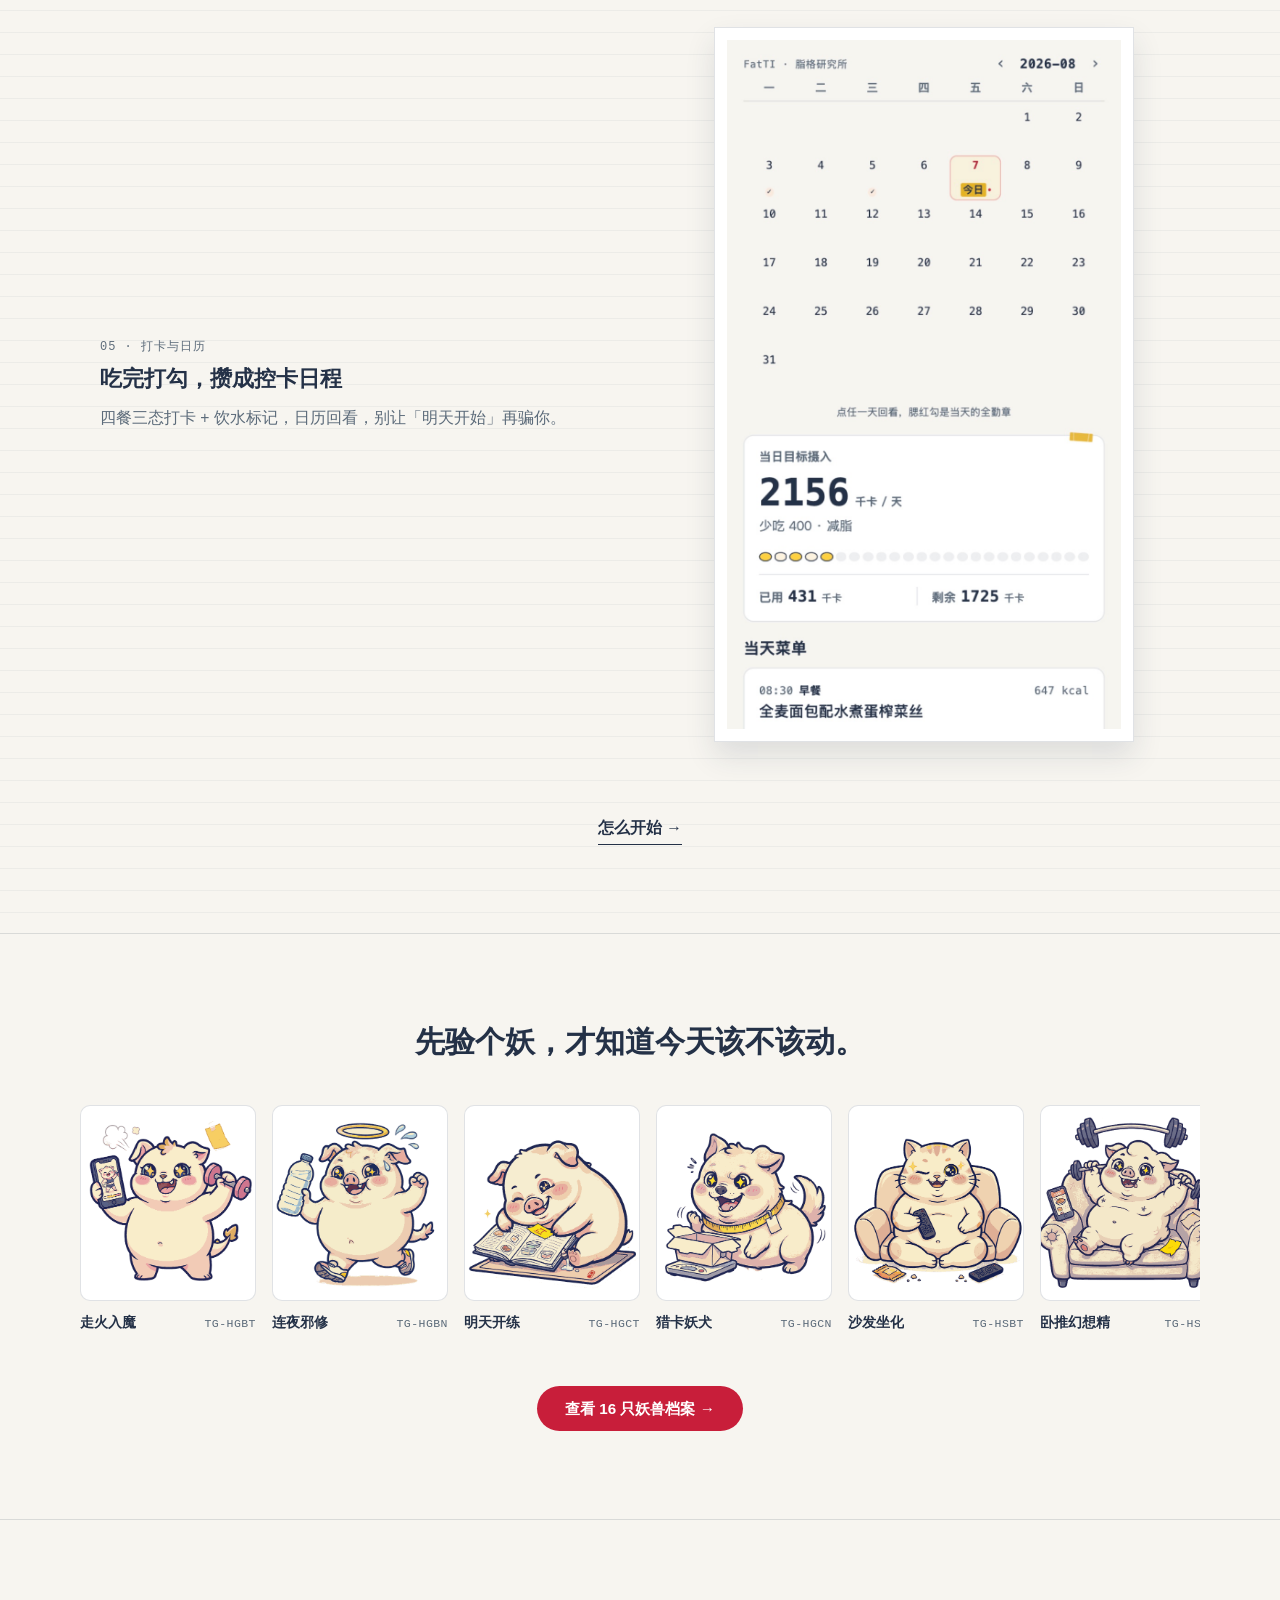
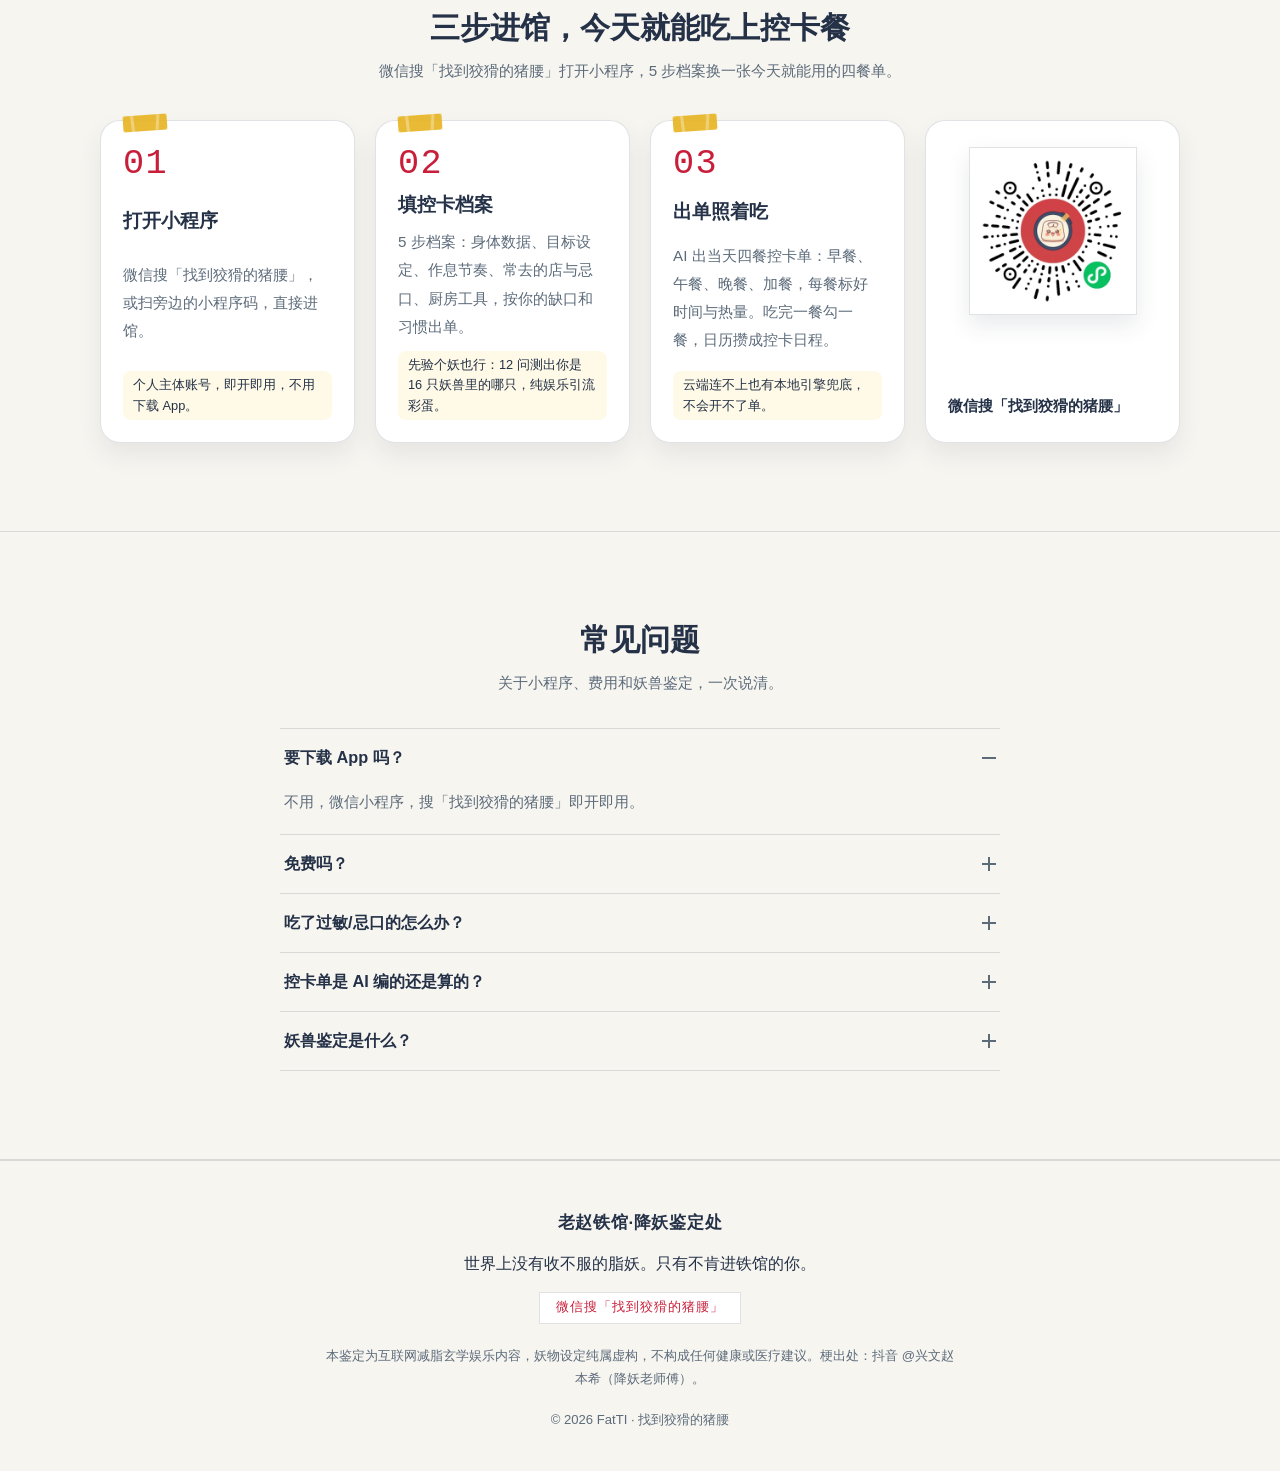
==== commit 717fd290: "feat: 暖萌风官网更新（三步进馆卡片补足 + 素材重拍） - 三步进馆前 3 张卡片充实为「编号+胶带角标+标题+说明+小提示」，   文案对照小程序真实 5 步档案与出单流程，去空白 - 官网 " ====
--- a/index.html
+++ b/index.html
@@ -5,6 +5,9 @@
   <meta name="viewport" content="width=device-width, initial-scale=1">
   <title>找到狡猾的猪腰 · 控卡减脂小程序</title>
   <meta name="description" content="填 5 步档案，AI 出当天四餐控卡单。微信搜「找到狡猾的猪腰」免费体验。">
+  <link rel="icon" href="assets/favicon.svg" type="image/svg+xml">
+  <link rel="icon" href="assets/favicon.ico" sizes="48x48">
+  <link rel="apple-touch-icon" href="assets/favicon-180.png">
   <link rel="stylesheet" href="css/main.css">
 </head>
 <body>
@@ -25,13 +28,13 @@
         <div class="hero__copy">
           <p class="hero__eyebrow">降妖铁馆 · 老赵的控卡科</p>
           <h1>减脂不用玄学，<br>AI 把每餐算得明明白白</h1>
-          <p class="hero__sub">填 5 步档案：身体、作息、常去的店、厨房里有什么。AI 按你的缺口和习惯，出今天的四餐控卡单，热量照单对账。</p>
+          <p class="hero__sub">填 5 步档案：身体数据、目标设定、作息节奏、常去的店与忌口、厨房工具。AI 按你的缺口和习惯，出今天的四餐控卡单，热量照单对账。</p>
           <div class="hero__ctas">
             <a class="btn btn--primary" href="#howto">打开小程序 · 免费体验</a>
             <a class="btn btn--ghost" href="#ration">看看控卡单长什么样</a>
           </div>
           <div class="hero__qr" role="img" aria-label="找到狡猾的猪腰小程序码">
-            <img src="assets/mp-qrcode.png" alt="找到狡猾的猪腰小程序码" loading="lazy">
+            <img src="assets/mp-qrcode.jpg" alt="找到狡猾的猪腰小程序码" loading="lazy">
             <p class="hero__qr-hint mono">长按识别 · 直达小程序</p>
           </div>
         </div>
@@ -144,20 +147,29 @@
         </div>
         <ol class="howto__grid">
           <li class="howto__step">
+            <span class="howto__tape" aria-hidden="true"></span>
             <span class="howto__num mono" aria-hidden="true">01</span>
-            <p class="howto__text">打开小程序：微信搜「找到狡猾的猪腰」或扫码</p>
+            <h3 class="howto__title">打开小程序</h3>
+            <p class="howto__text">微信搜「找到狡猾的猪腰」，或扫旁边的小程序码，直接进馆。</p>
+            <p class="howto__tip">个人主体账号，即开即用，不用下载 App。</p>
           </li>
           <li class="howto__step">
+            <span class="howto__tape" aria-hidden="true"></span>
             <span class="howto__num mono" aria-hidden="true">02</span>
-            <p class="howto__text">验妖 or 直接填控卡档案</p>
+            <h3 class="howto__title">填控卡档案</h3>
+            <p class="howto__text">5 步档案：身体数据、目标设定、作息节奏、常去的店与忌口、厨房工具，按你的缺口和习惯出单。</p>
+            <p class="howto__tip">先验个妖也行：12 问测出你是 16 只妖兽里的哪只，纯娱乐引流彩蛋。</p>
           </li>
           <li class="howto__step">
+            <span class="howto__tape" aria-hidden="true"></span>
             <span class="howto__num mono" aria-hidden="true">03</span>
-            <p class="howto__text">出单，照着吃，打卡</p>
+            <h3 class="howto__title">出单照着吃</h3>
+            <p class="howto__text">AI 出当天四餐控卡单：早餐、午餐、晚餐、加餐，每餐标好时间与热量。吃完一餐勾一餐，日历攒成控卡日程。</p>
+            <p class="howto__tip">云端连不上也有本地引擎兜底，不会开不了单。</p>
           </li>
           <li class="howto__step howto__step--qr">
             <div class="howto__qr-box" role="img" aria-label="找到狡猾的猪腰小程序码">
-              <img src="assets/mp-qrcode.png" alt="找到狡猾的猪腰小程序码" loading="lazy">
+              <img src="assets/mp-qrcode.jpg" alt="找到狡猾的猪腰小程序码" loading="lazy">
             </div>
             <p class="howto__text">微信搜「找到狡猾的猪腰」</p>
           </li>
--- a/css/main.css
+++ b/css/main.css
@@ -11,6 +11,14 @@
   --carbon: #5c6b7a;
   --rule: rgba(36, 49, 71, 0.14);
   --sheet: #ffffff;
+  /* 暖萌 tokens（对齐小程序 tokens.scss 2026-08-07）：胶带黄 / 米白卡身 / 阳光黄高光 / 腮红粉 */
+  --tape: #e6b422;
+  --cream: #fff4e0;
+  --sun: #ffd23f;
+  --blush: #ffd9c0;
+  --cream-wash: rgba(255, 244, 224, 0.6);
+  --sun-wash: rgba(255, 210, 63, 0.12);
+  --blush-wash: rgba(255, 217, 192, 0.35);
   --font-cjk: -apple-system, "PingFang SC", "Microsoft YaHei", sans-serif;
   --font-mono: Menlo, "SF Mono", monospace;
 }
@@ -775,15 +783,64 @@
 }
 
 .howto__step {
+  position: relative;
   display: flex;
   flex-direction: column;
   justify-content: space-between;
-  gap: 14px;
+  gap: 10px;
   min-height: 148px;
-  padding: 24px 20px;
+  padding: 26px 22px 22px;
   background: var(--sheet);
   border: 1px solid var(--rule);
+  border-radius: 20px;
   box-shadow: 0 12px 24px rgba(36, 49, 71, 0.08);
+}
+
+/* 胶带角标（暖萌签名）：白卡左上角贴一条小黄胶带，同款小程序 card-surface 视觉语言 */
+.howto__tape {
+  position: absolute;
+  top: -6px;
+  left: 22px;
+  width: 44px;
+  height: 16px;
+  background: var(--tape);
+  border-radius: 2px;
+  transform: rotate(-4deg);
+  opacity: 0.92;
+  animation: howto-tape-in 0.32s ease-out both;
+}
+
+/* 胶带一点撕口：左端不规则 */
+.howto__tape::before,
+.howto__tape::after {
+  content: '';
+  position: absolute;
+  top: 0;
+  bottom: 0;
+  width: 3px;
+  background: rgba(255, 255, 255, 0.35);
+}
+
+.howto__tape::before {
+  left: 8px;
+  transform: rotate(-4deg);
+}
+
+.howto__tape::after {
+  right: 8px;
+  transform: rotate(6deg);
+}
+
+@keyframes howto-tape-in {
+  from {
+    opacity: 0;
+    transform: translateY(-8px) rotate(-4deg);
+  }
+
+  to {
+    opacity: 0.92;
+    transform: translateY(0) rotate(-4deg);
+  }
 }
 
 .howto__num {
@@ -793,10 +850,35 @@
   color: var(--accent);
 }
 
+.howto__title {
+  font-size: 1.18rem;
+  font-weight: 700;
+  line-height: 1.4;
+  color: var(--ink);
+}
+
 .howto__text {
-  font-size: 1rem;
+  font-size: 0.95rem;
+  font-weight: 400;
+  line-height: 1.85;
+  color: var(--carbon);
+}
+
+/* 具体细节/小提示：阳光黄淡底小条，暖萌点缀 */
+.howto__tip {
+  align-self: flex-start;
+  padding: 4px 10px;
+  font-size: 0.8rem;
+  font-weight: 500;
+  line-height: 1.6;
+  color: var(--ink);
+  background: var(--sun-wash);
+  border-radius: 8px;
+}
+
+/* 小程序码卡片：文字恢复强调权重 */
+.howto__step--qr .howto__text {
   font-weight: 600;
-  line-height: 1.7;
   color: var(--ink);
 }
 
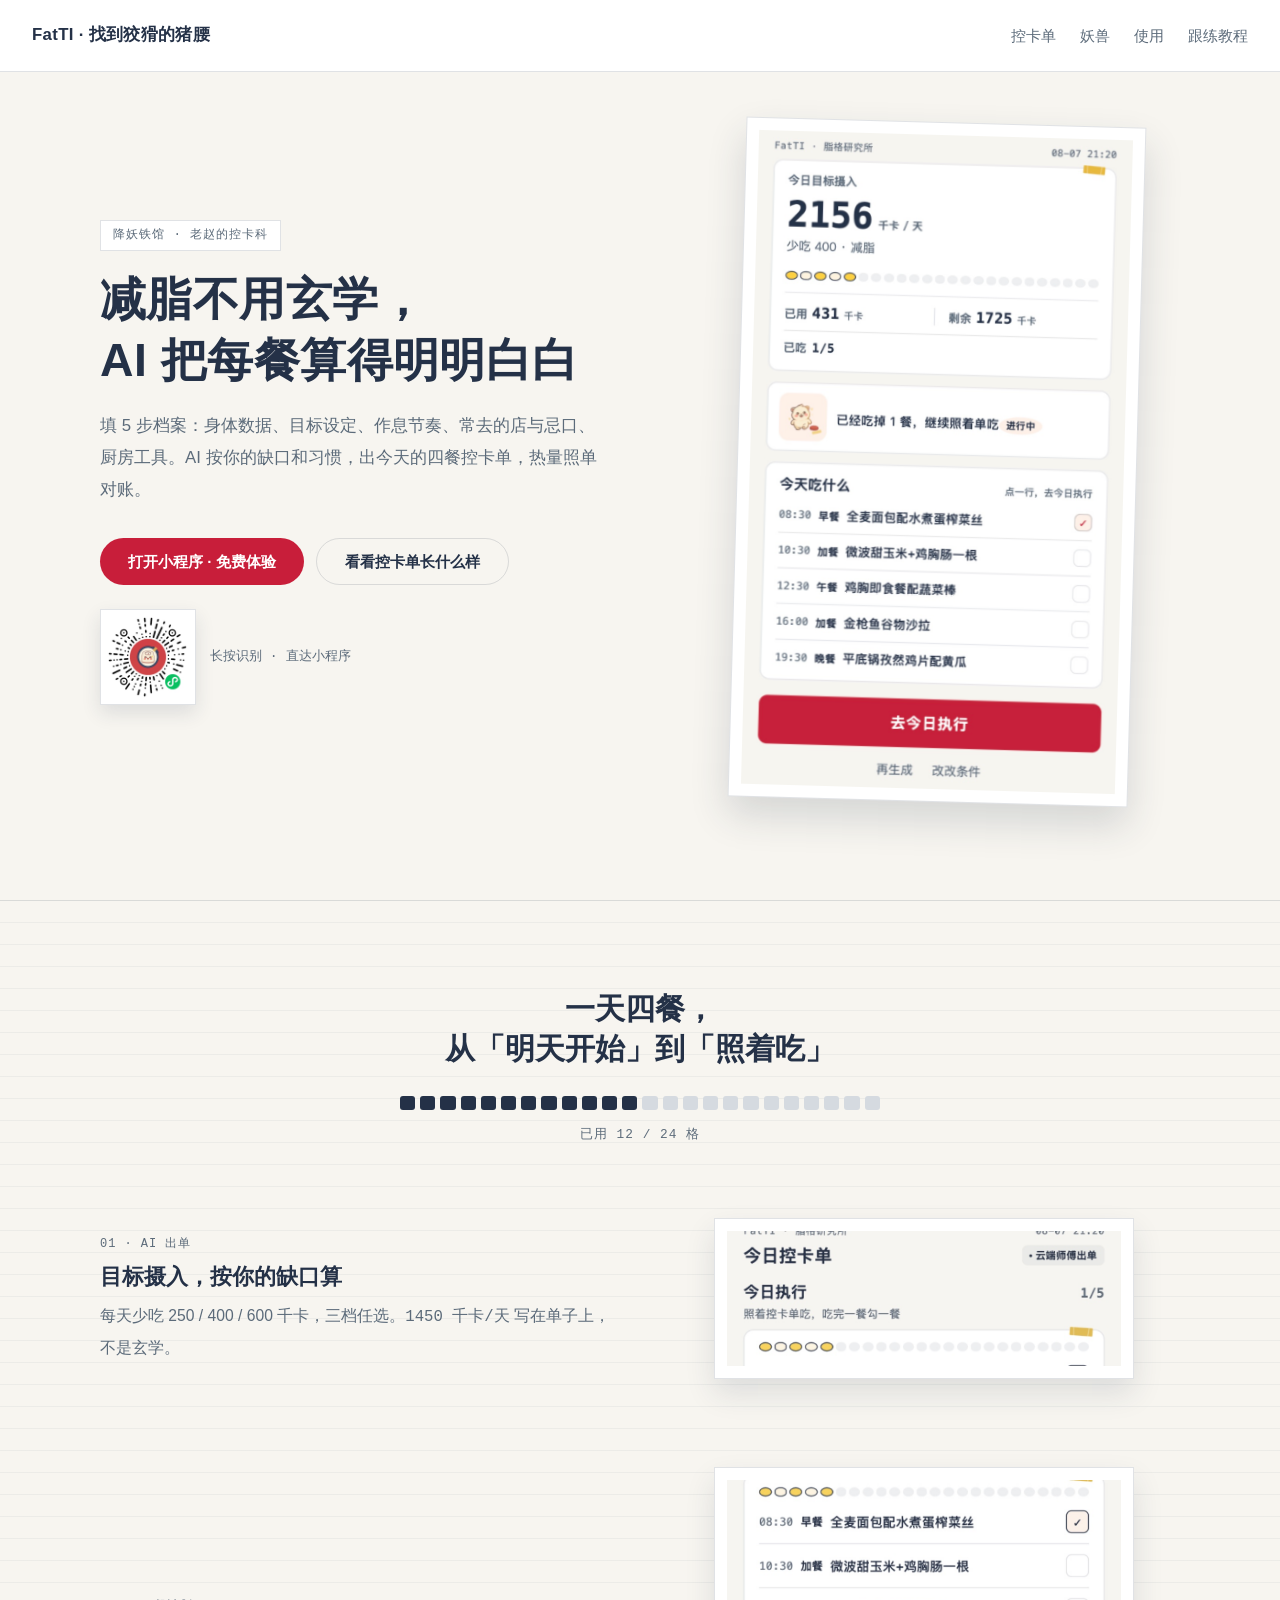
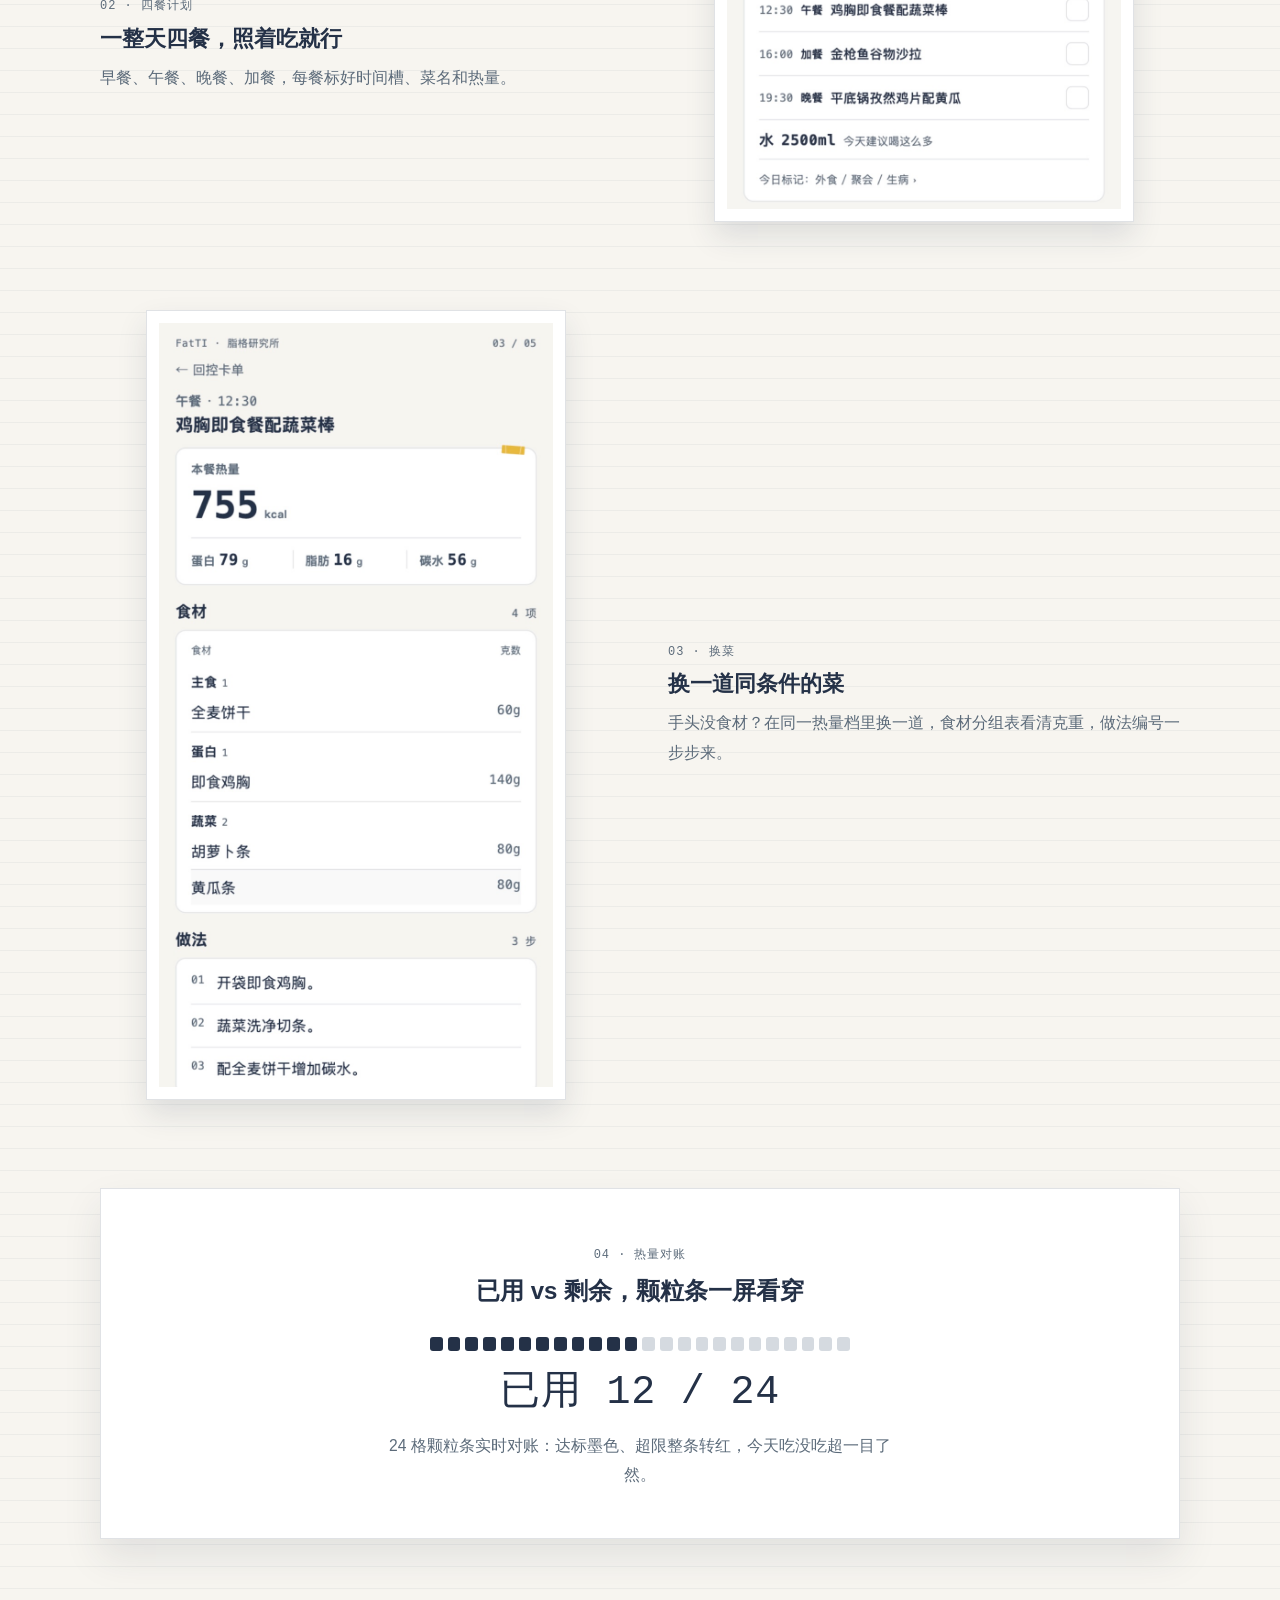
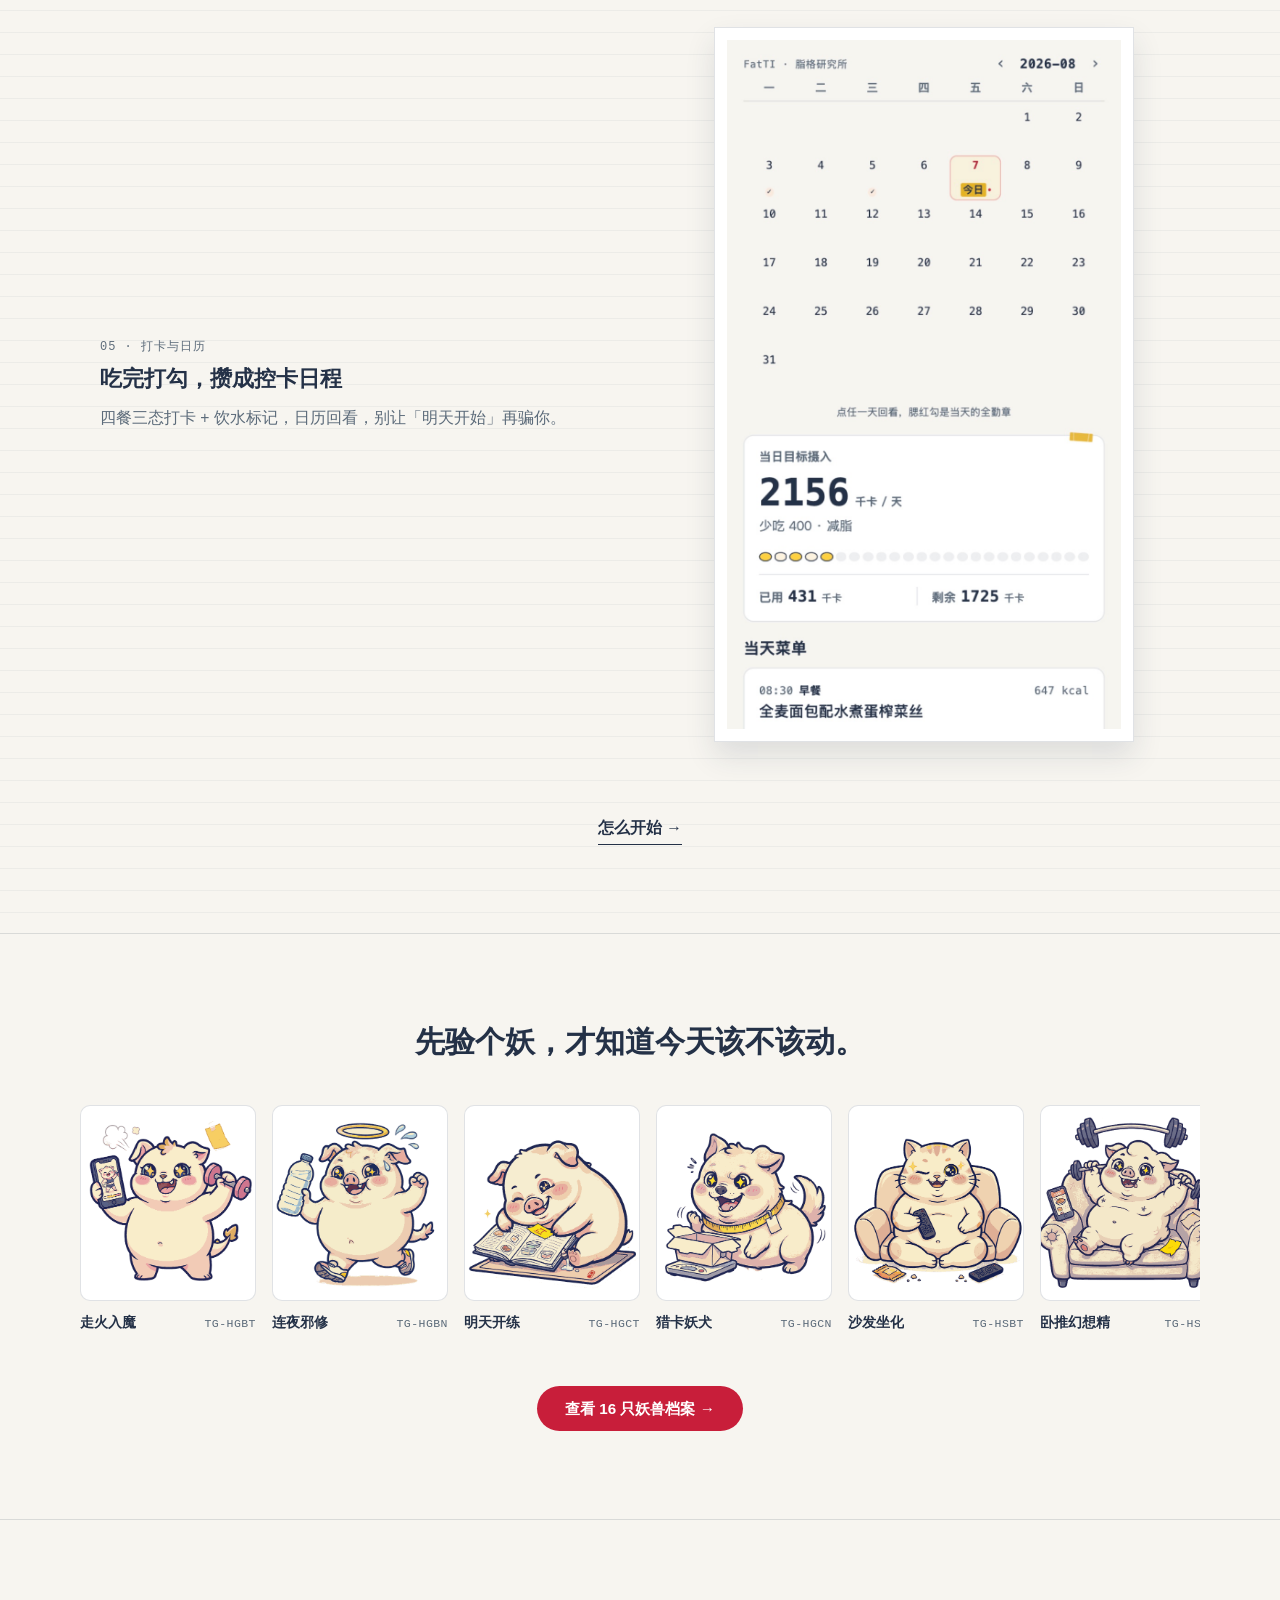
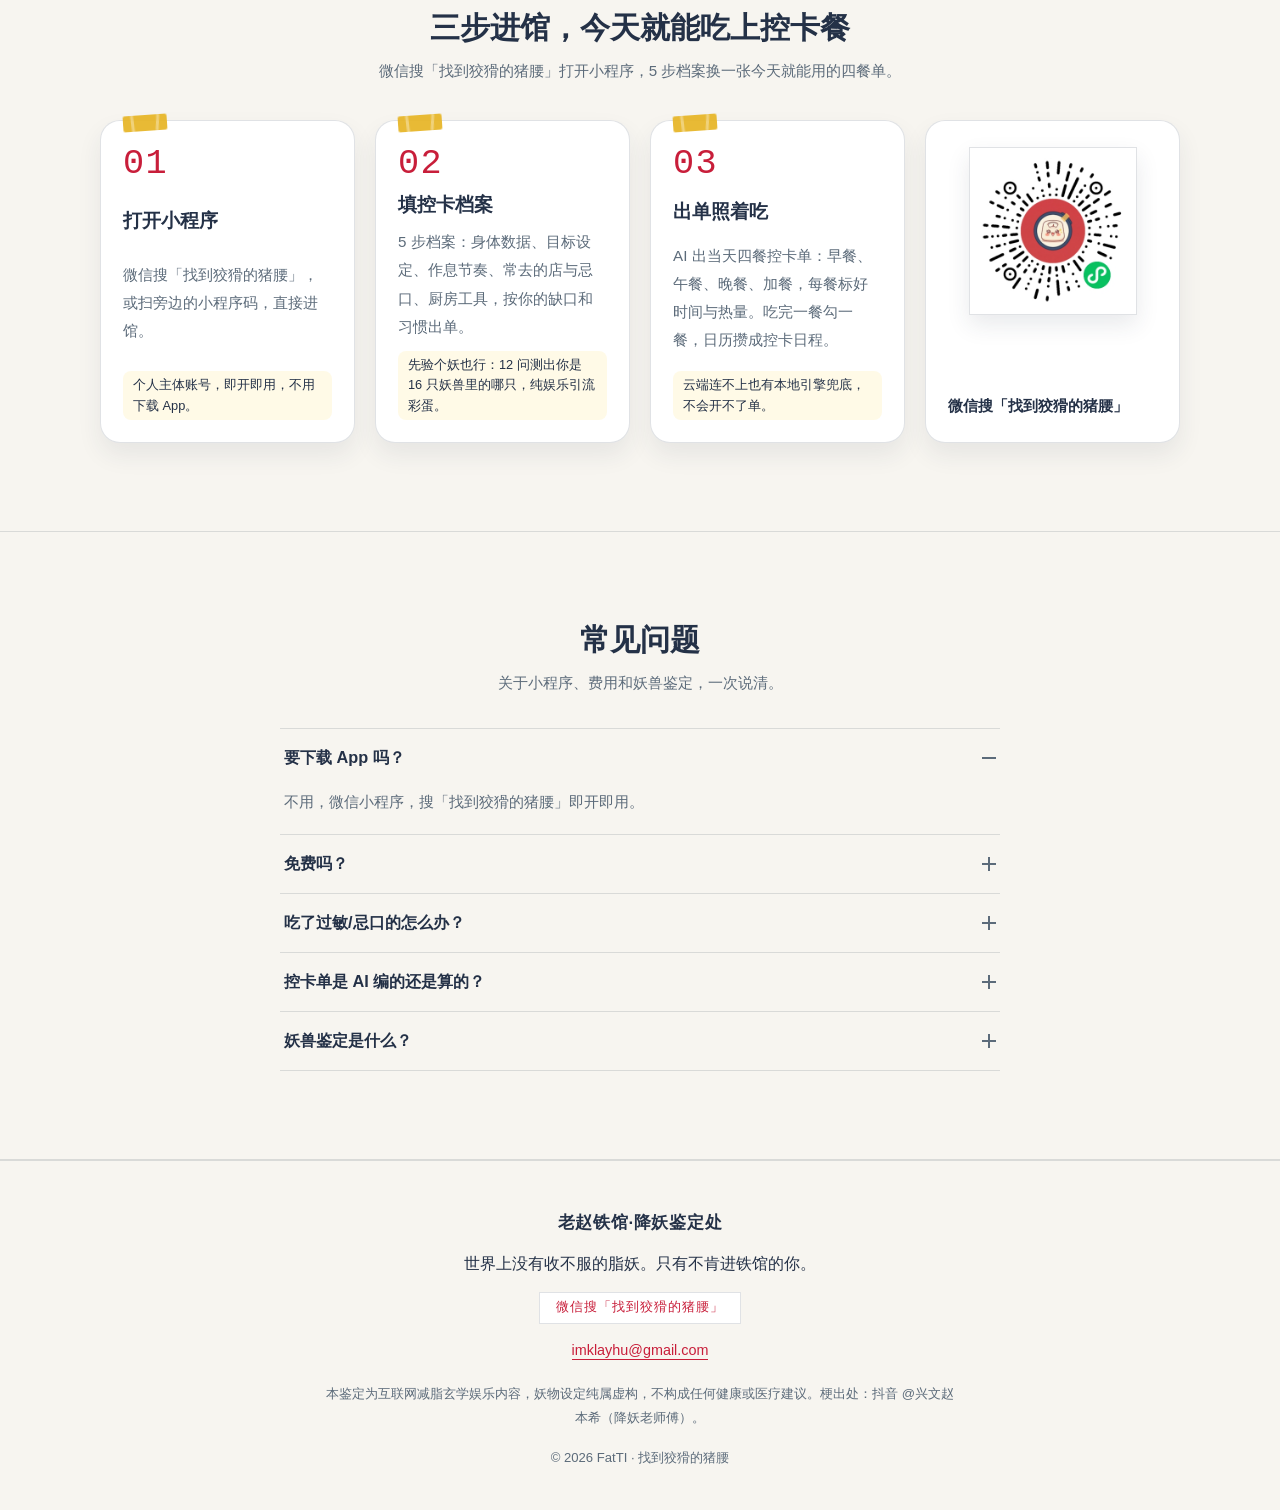
==== commit 125f8ccf: "feat: 官网开辟「跟练教程」板块（从 0 到 1 用 AI 做出你的微信小程序） - tutorial.html：16 章节（序 + 12 章 + 3 附录）+ sticky 目录 + 截图占位卡" ====
--- a/index.html
+++ b/index.html
@@ -19,6 +19,7 @@
       <a href="#ration">控卡单</a>
       <a href="#beasts">妖兽</a>
       <a href="#howto">使用</a>
+      <a href="tutorial.html">跟练教程</a>
     </nav>
   </header>
 
@@ -253,6 +254,7 @@
       <p class="footer__brand">老赵铁馆·降妖鉴定处</p>
       <p class="footer__tagline">世界上没有收不服的脂妖。只有不肯进铁馆的你。</p>
       <p class="footer__search mono">微信搜「找到狡猾的猪腰」</p>
+      <p class="footer__contact"><a href="mailto:imklayhu@gmail.com">imklayhu@gmail.com</a></p>
       <p class="footer__disclaimer">本鉴定为互联网减脂玄学娱乐内容，妖物设定纯属虚构，不构成任何健康或医疗建议。梗出处：抖音 @兴文赵本希（降妖老师傅）。</p>
       <p class="footer__copy">© 2026 FatTI · 找到狡猾的猪腰</p>
     </div>
--- a/css/main.css
+++ b/css/main.css
@@ -281,6 +281,21 @@
   border: 1px solid var(--rule);
 }
 
+.footer__contact {
+  font-size: 0.9rem;
+}
+
+.footer__contact a {
+  color: var(--accent);
+  text-decoration: none;
+  border-bottom: 1px solid var(--accent);
+  padding-bottom: 1px;
+}
+
+.footer__contact a:hover {
+  opacity: 0.8;
+}
+
 .footer__disclaimer {
   max-width: 640px;
   margin: 6px auto 0;
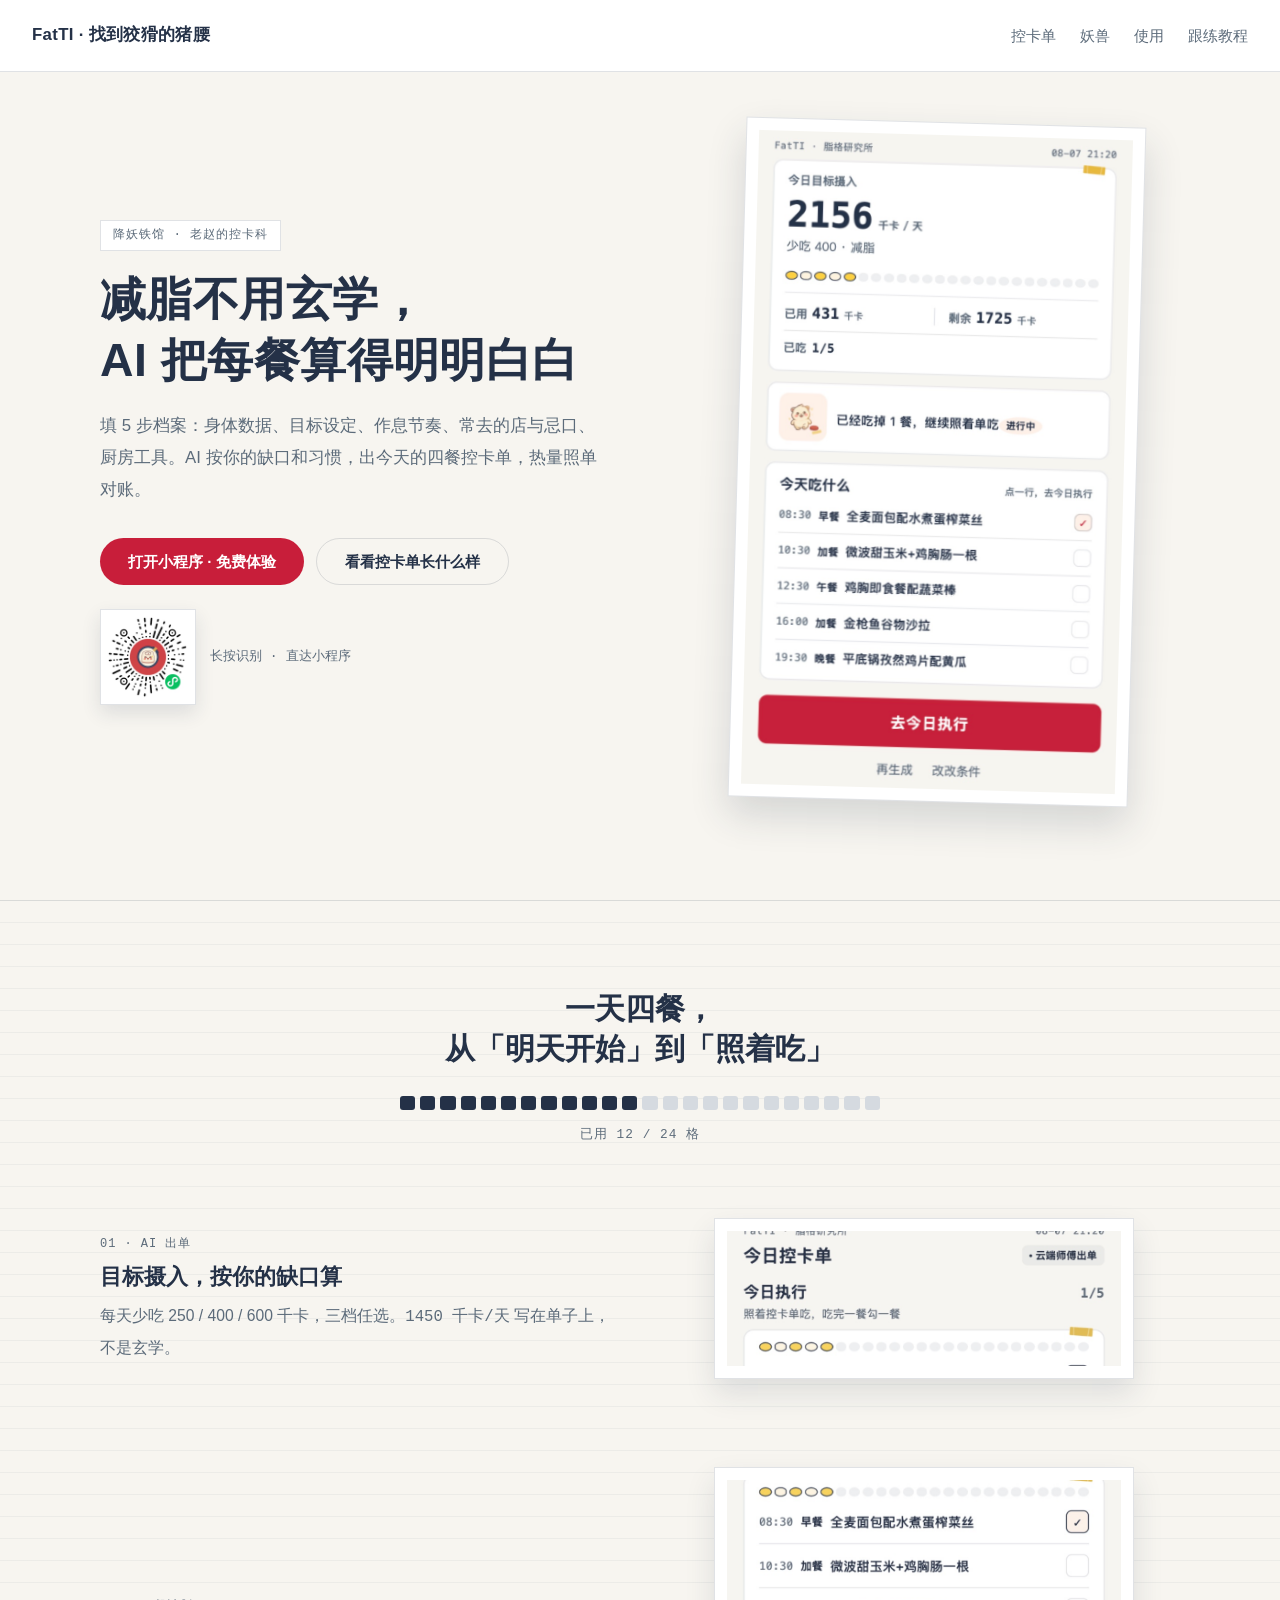
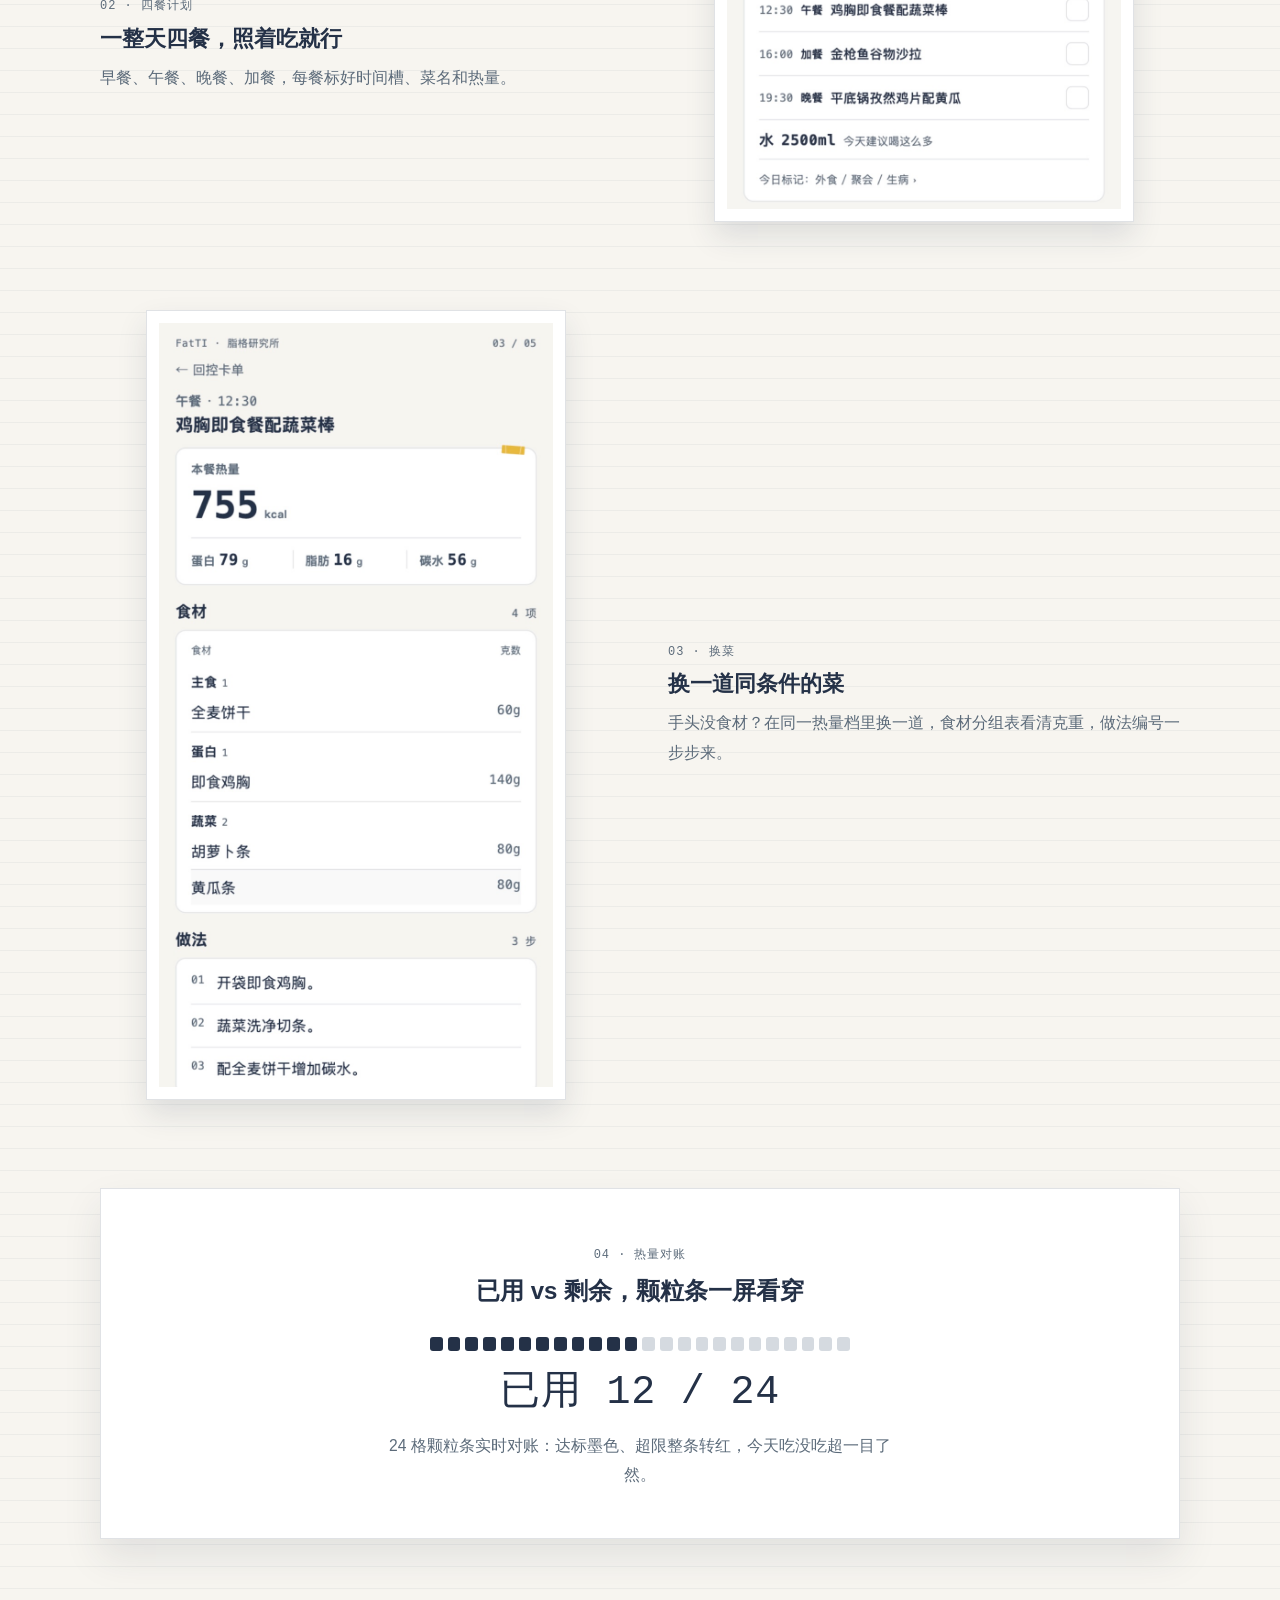
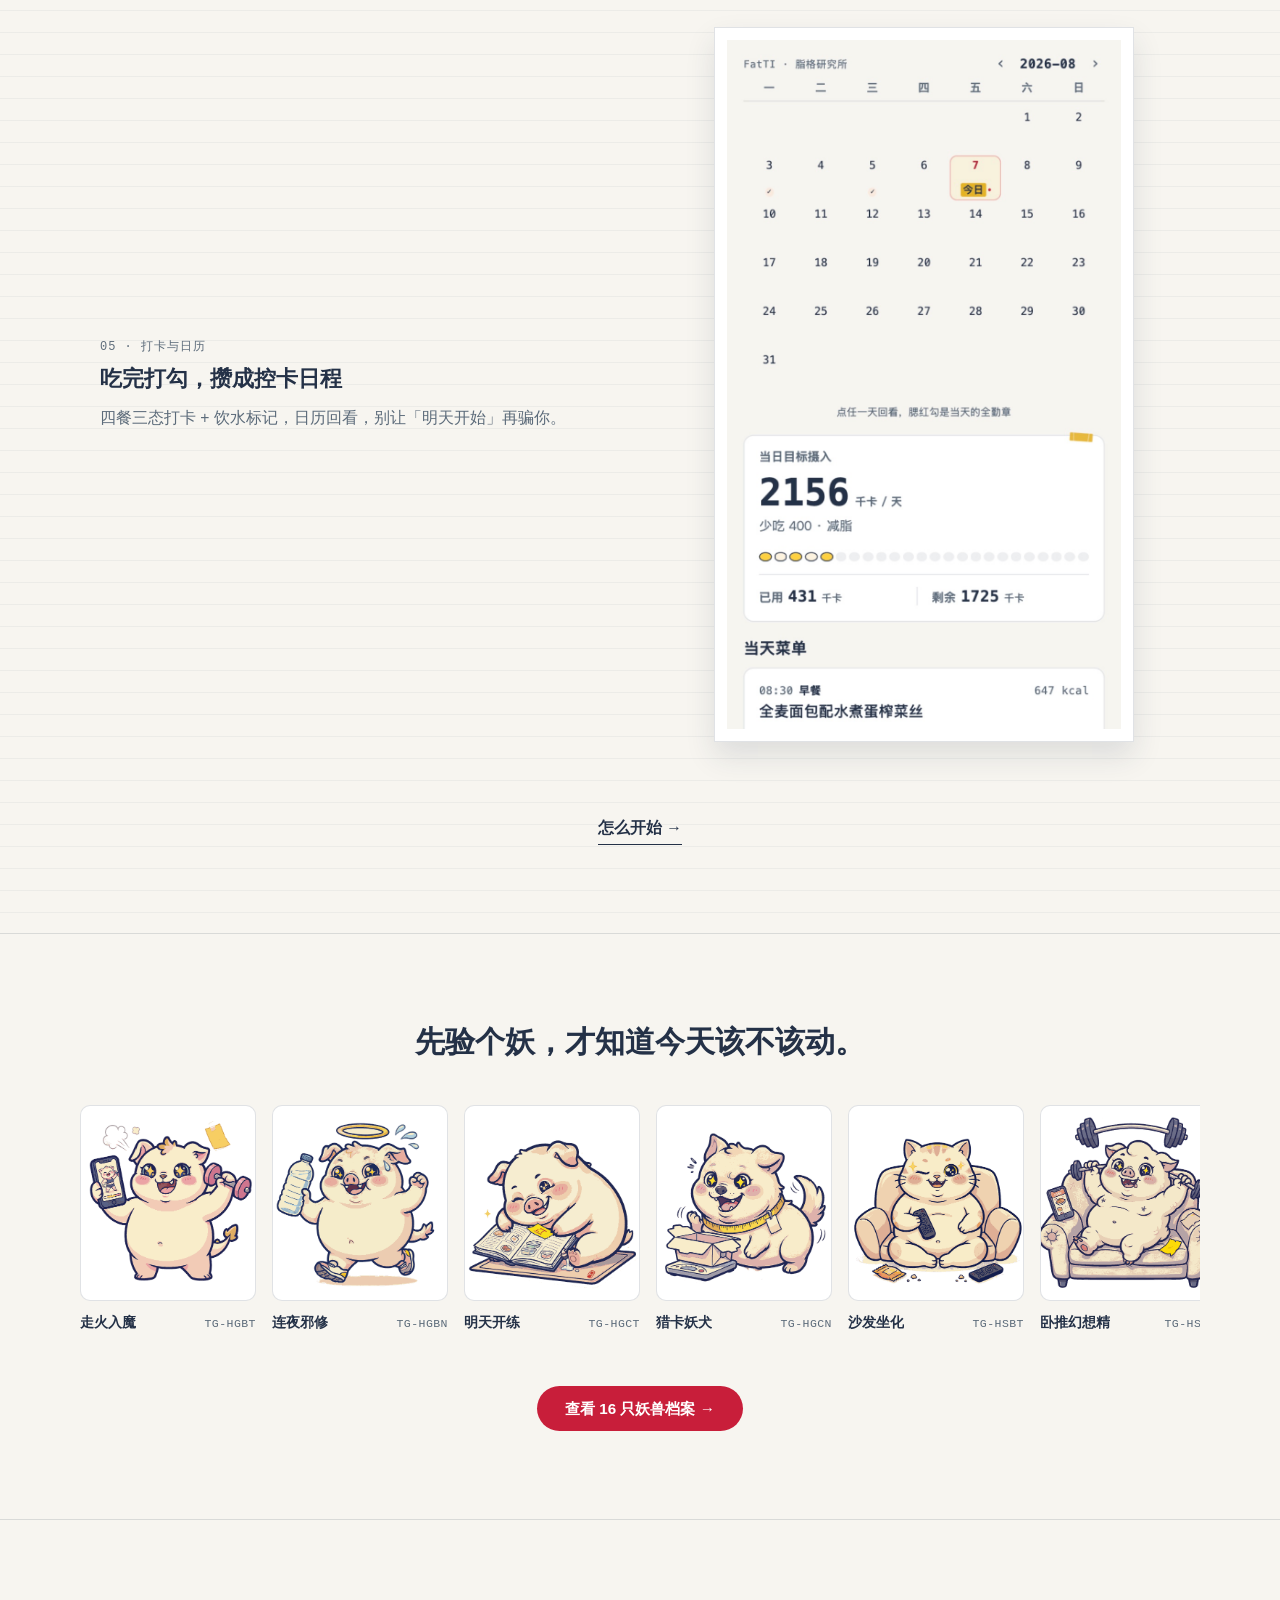
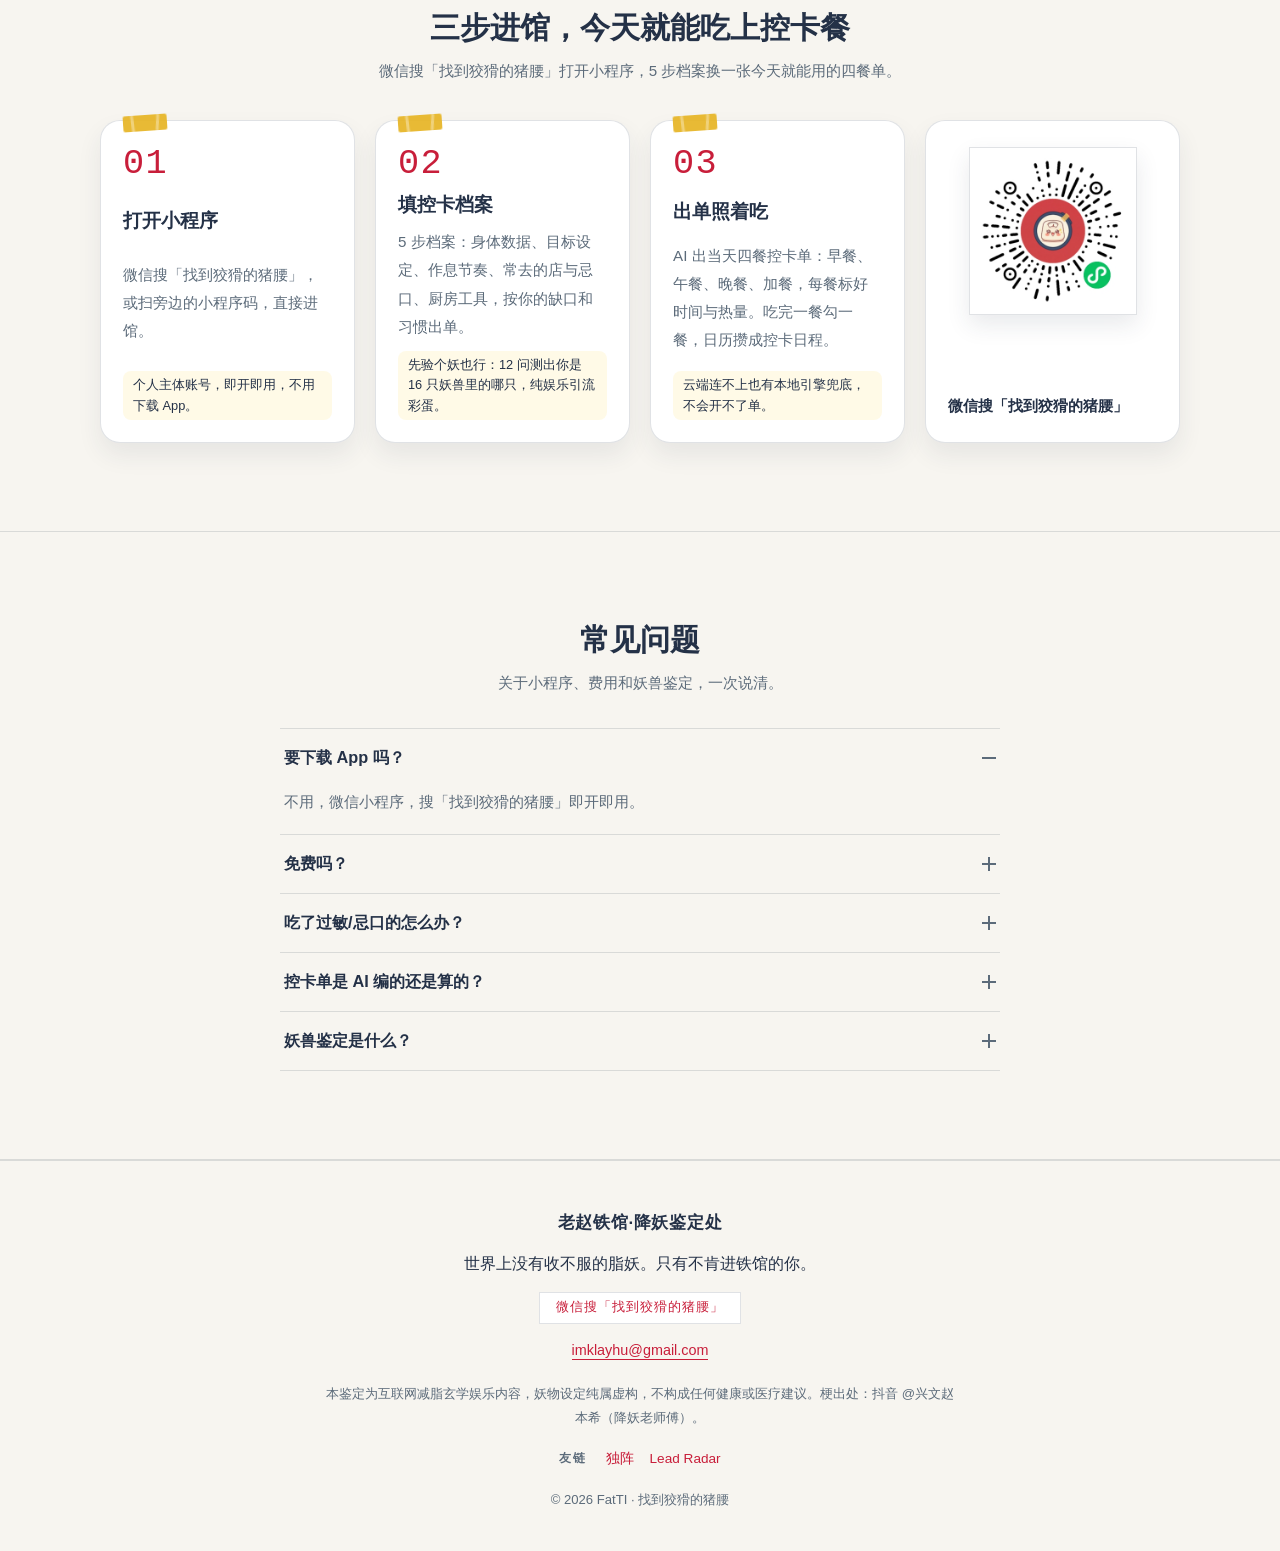
==== commit cceaf6cf: "feat: add footer 友链 to 独阵 and Lead Radar Cross-link the owner's other public sites from the marketin" ====
--- a/index.html
+++ b/index.html
@@ -256,6 +256,13 @@
       <p class="footer__search mono">微信搜「找到狡猾的猪腰」</p>
       <p class="footer__contact"><a href="mailto:imklayhu@gmail.com">imklayhu@gmail.com</a></p>
       <p class="footer__disclaimer">本鉴定为互联网减脂玄学娱乐内容，妖物设定纯属虚构，不构成任何健康或医疗建议。梗出处：抖音 @兴文赵本希（降妖老师傅）。</p>
+      <div class="footer__friends">
+        <span class="footer__friends-label">友链</span>
+        <ul class="footer__friends-list">
+          <li><a href="https://opc.ai-dddd.top/" target="_blank" rel="noopener noreferrer">独阵</a></li>
+          <li><a href="https://leads.ai-dddd.top/" target="_blank" rel="noopener noreferrer">Lead Radar</a></li>
+        </ul>
+      </div>
       <p class="footer__copy">© 2026 FatTI · 找到狡猾的猪腰</p>
     </div>
   </footer>
--- a/css/main.css
+++ b/css/main.css
@@ -304,6 +304,44 @@
   color: var(--carbon);
 }
 
+
+.footer__friends {
+  display: flex;
+  flex-wrap: wrap;
+  align-items: center;
+  justify-content: center;
+  gap: 10px 18px;
+  margin-top: 4px;
+}
+
+.footer__friends-label {
+  font-size: 0.72rem;
+  font-weight: 700;
+  letter-spacing: 0.18em;
+  text-transform: uppercase;
+  color: var(--carbon);
+}
+
+.footer__friends-list {
+  display: flex;
+  flex-wrap: wrap;
+  gap: 16px;
+  list-style: none;
+  margin: 0;
+  padding: 0;
+}
+
+.footer__friends-list a {
+  color: var(--accent);
+  text-decoration: none;
+  border-bottom: 1px solid transparent;
+  padding-bottom: 1px;
+}
+
+.footer__friends-list a:hover {
+  border-bottom-color: var(--accent);
+}
+
 .footer__copy {
   margin-top: 4px;
   font-size: 0.82rem;
